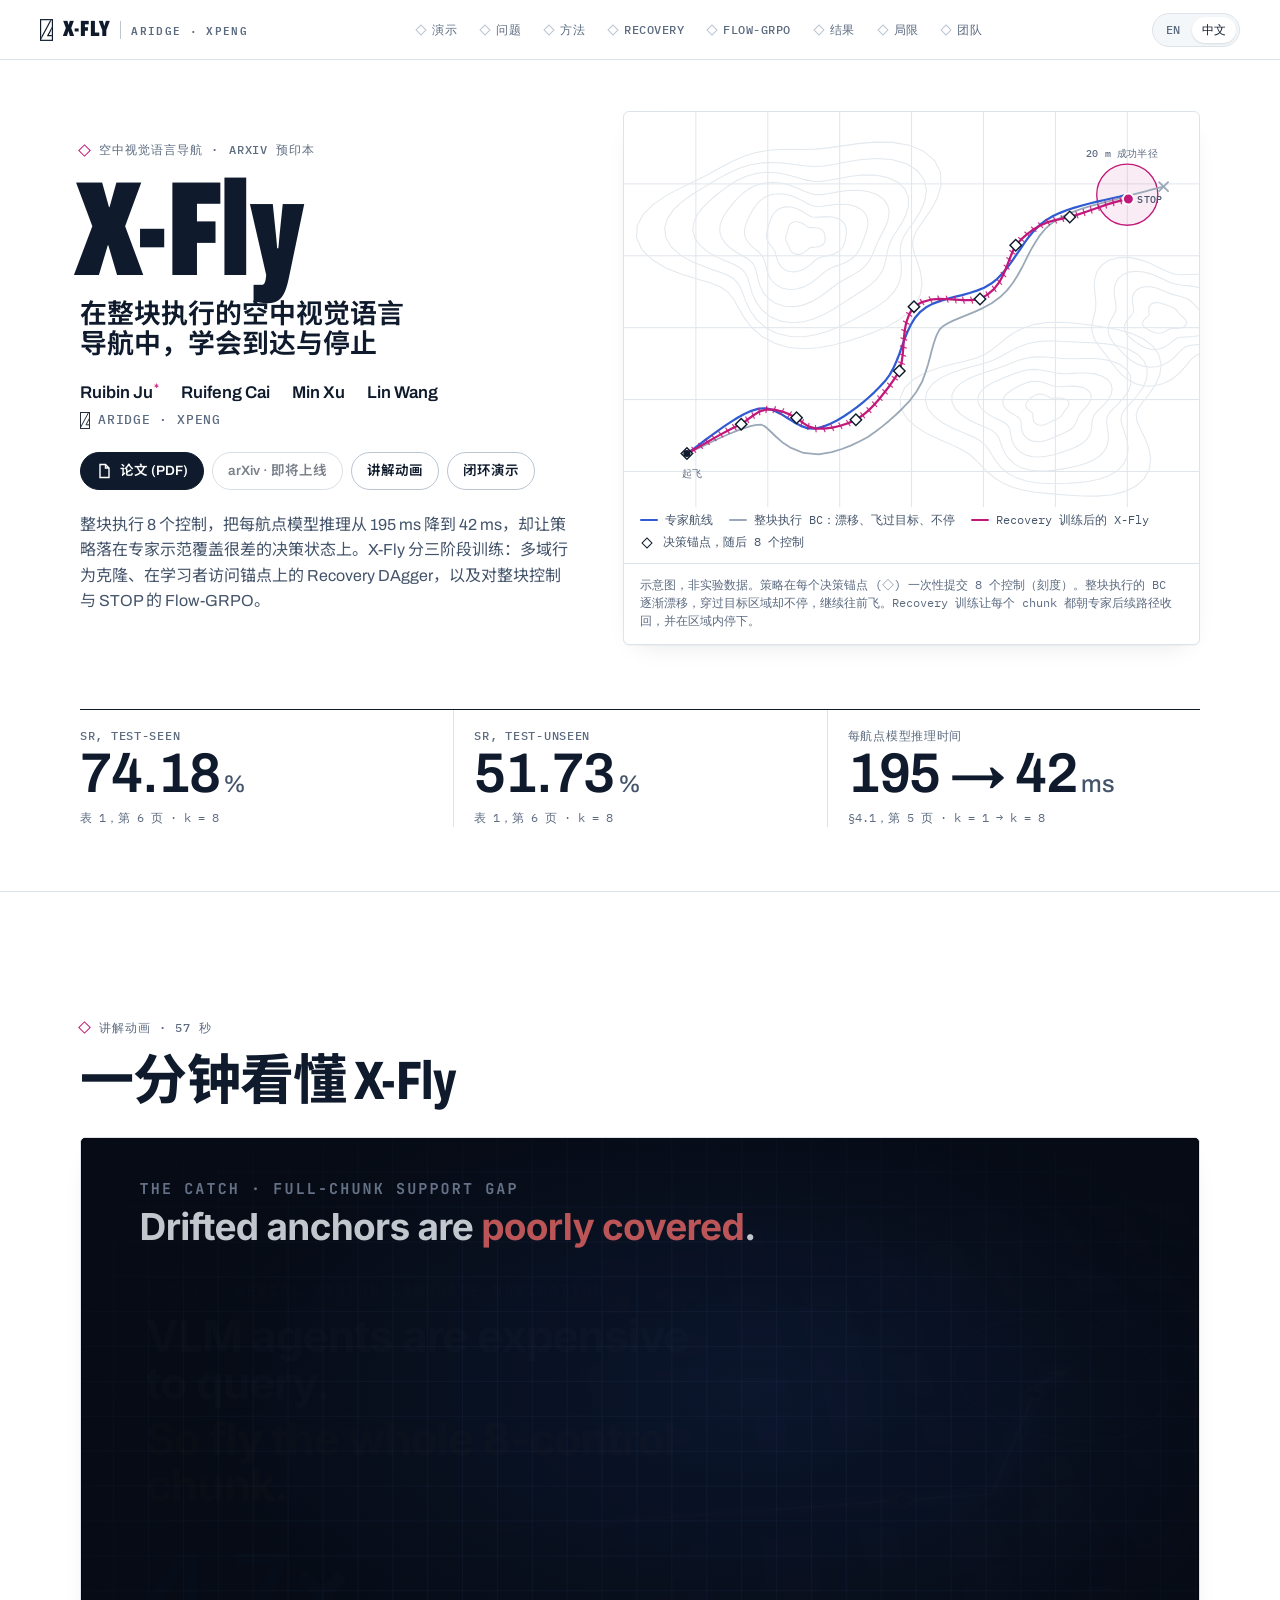
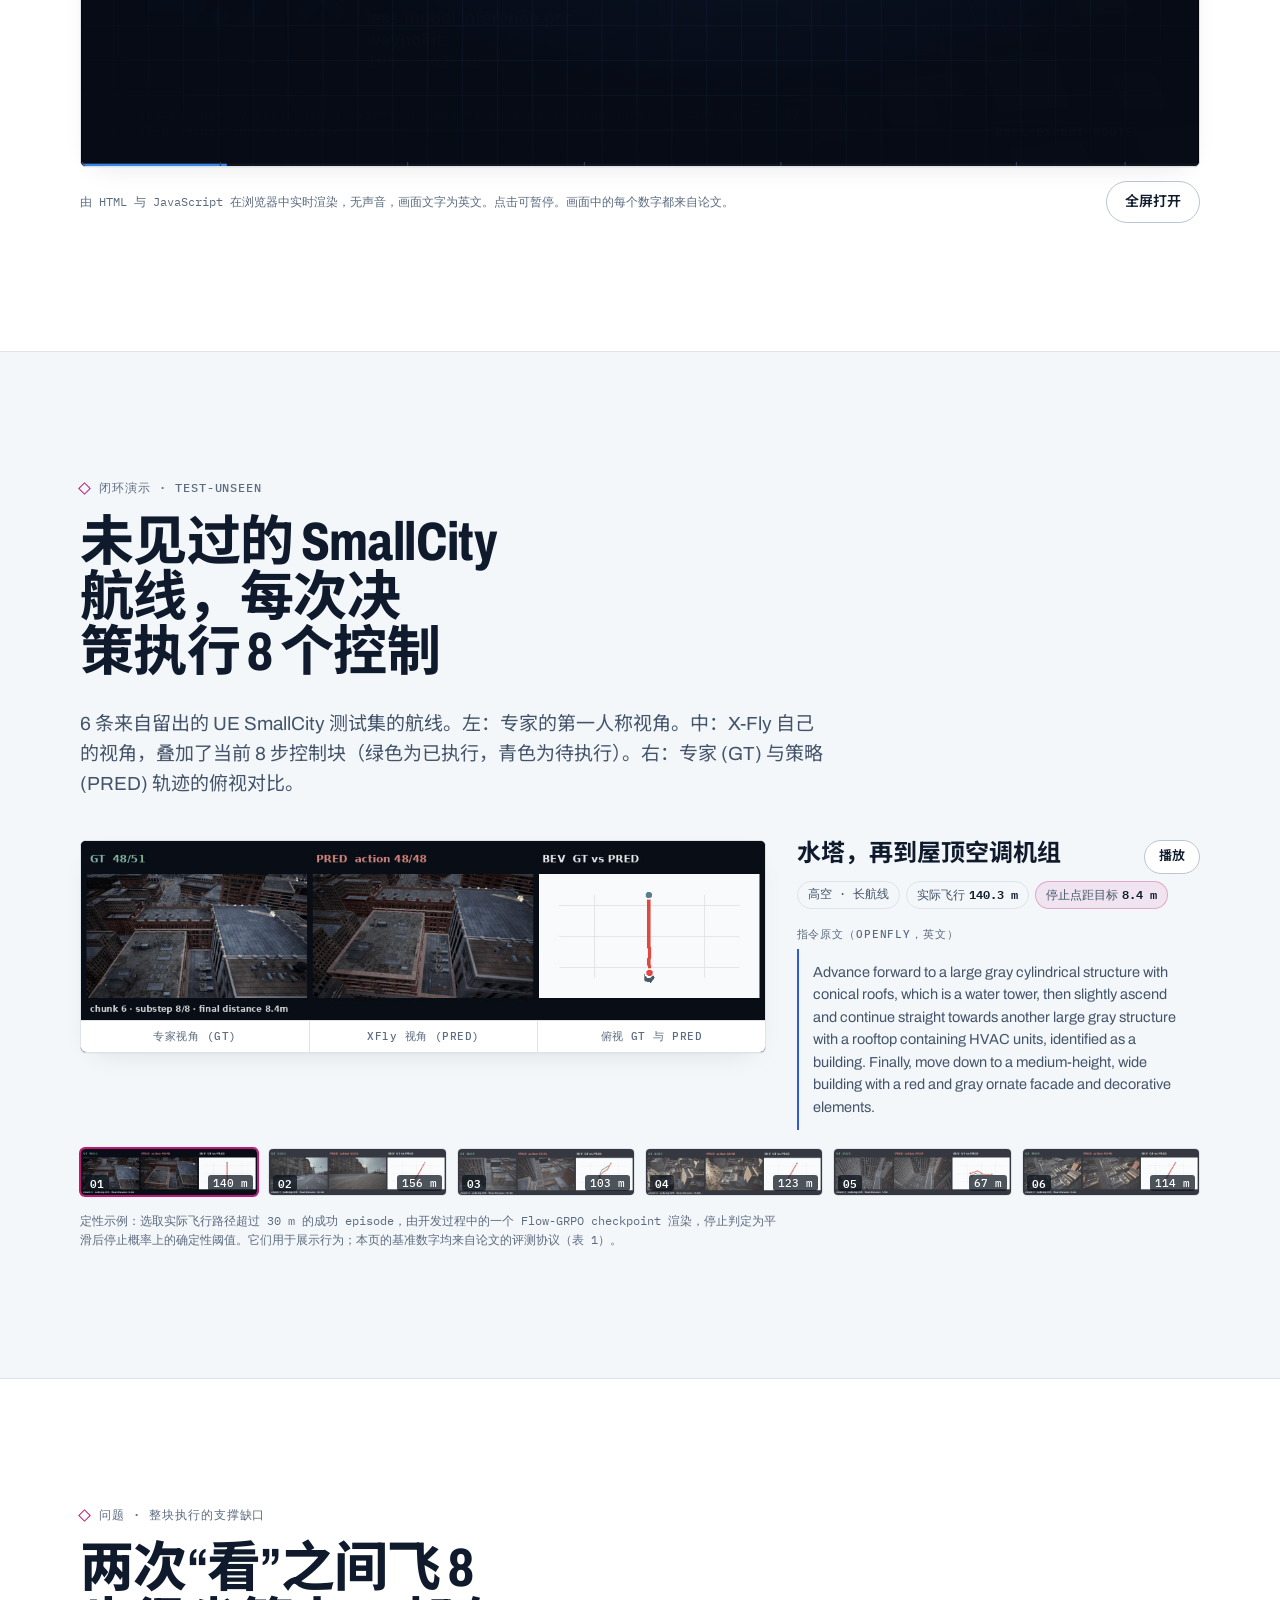
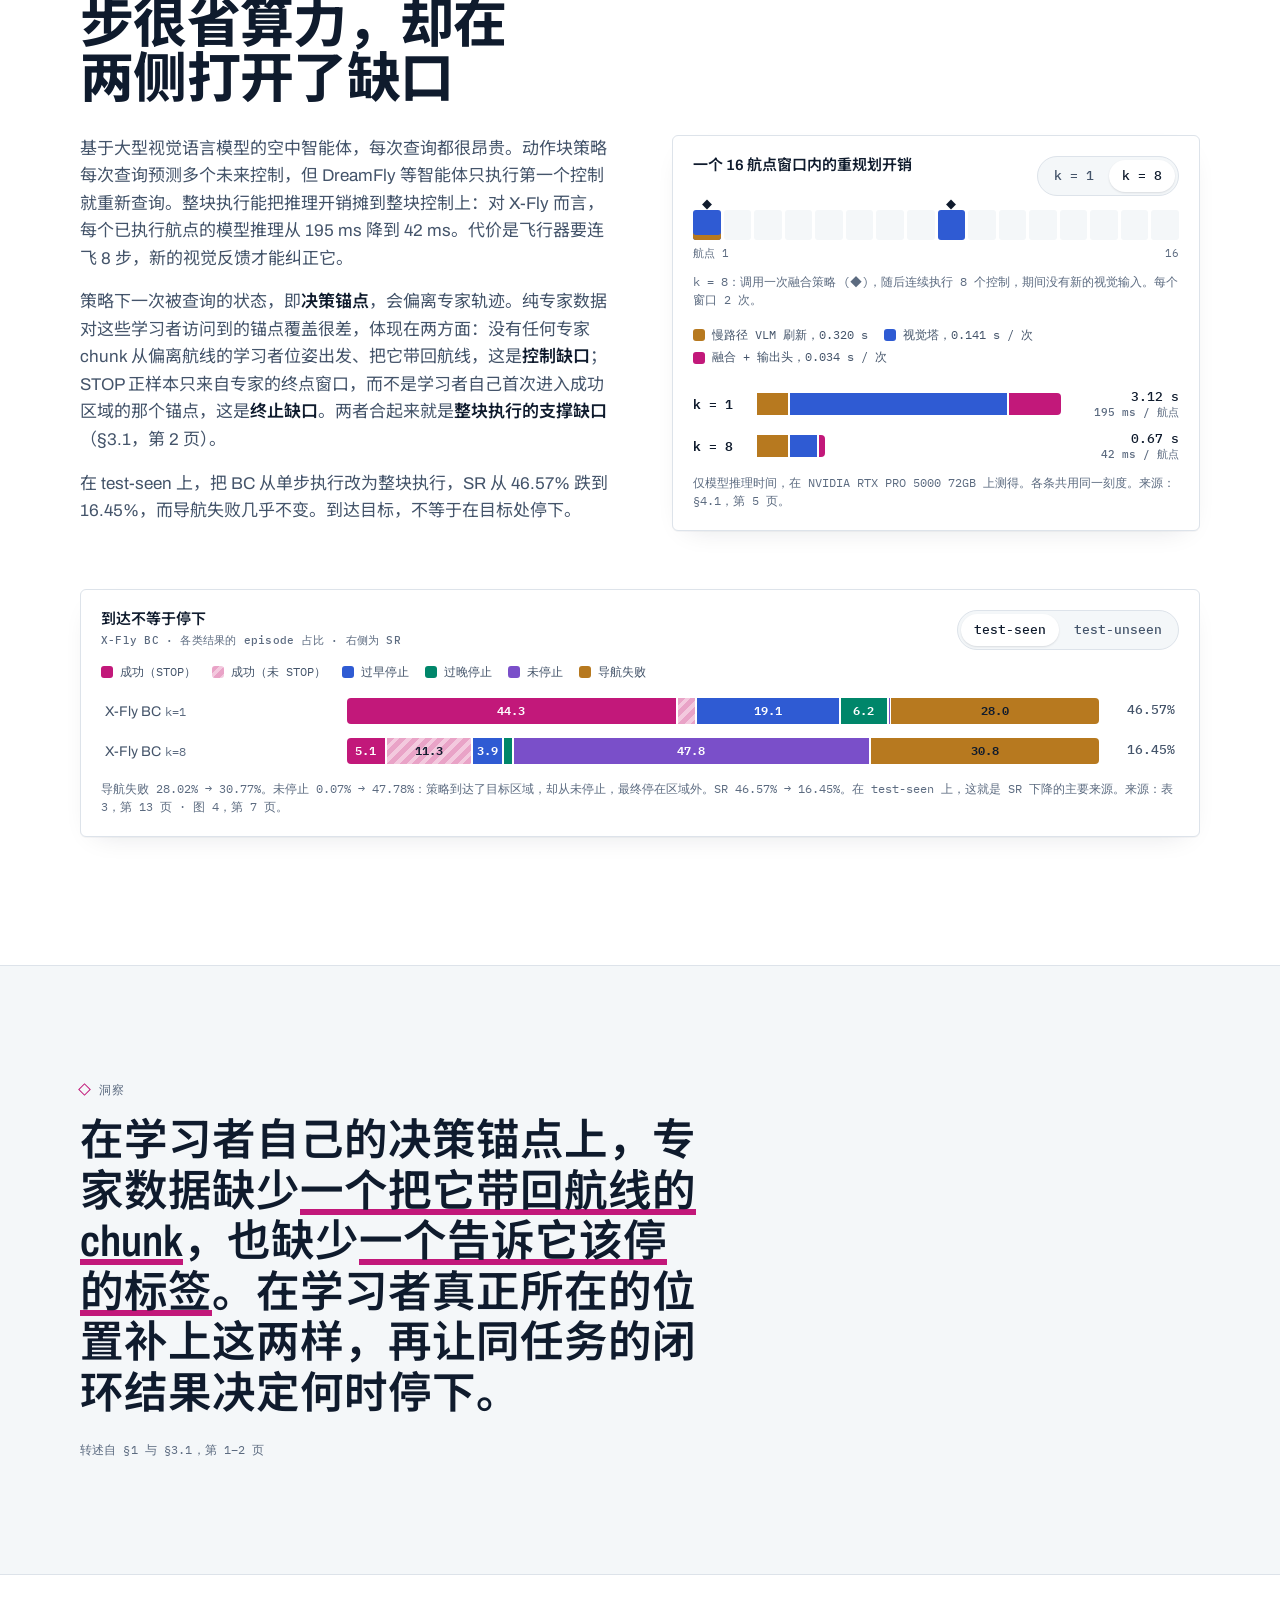
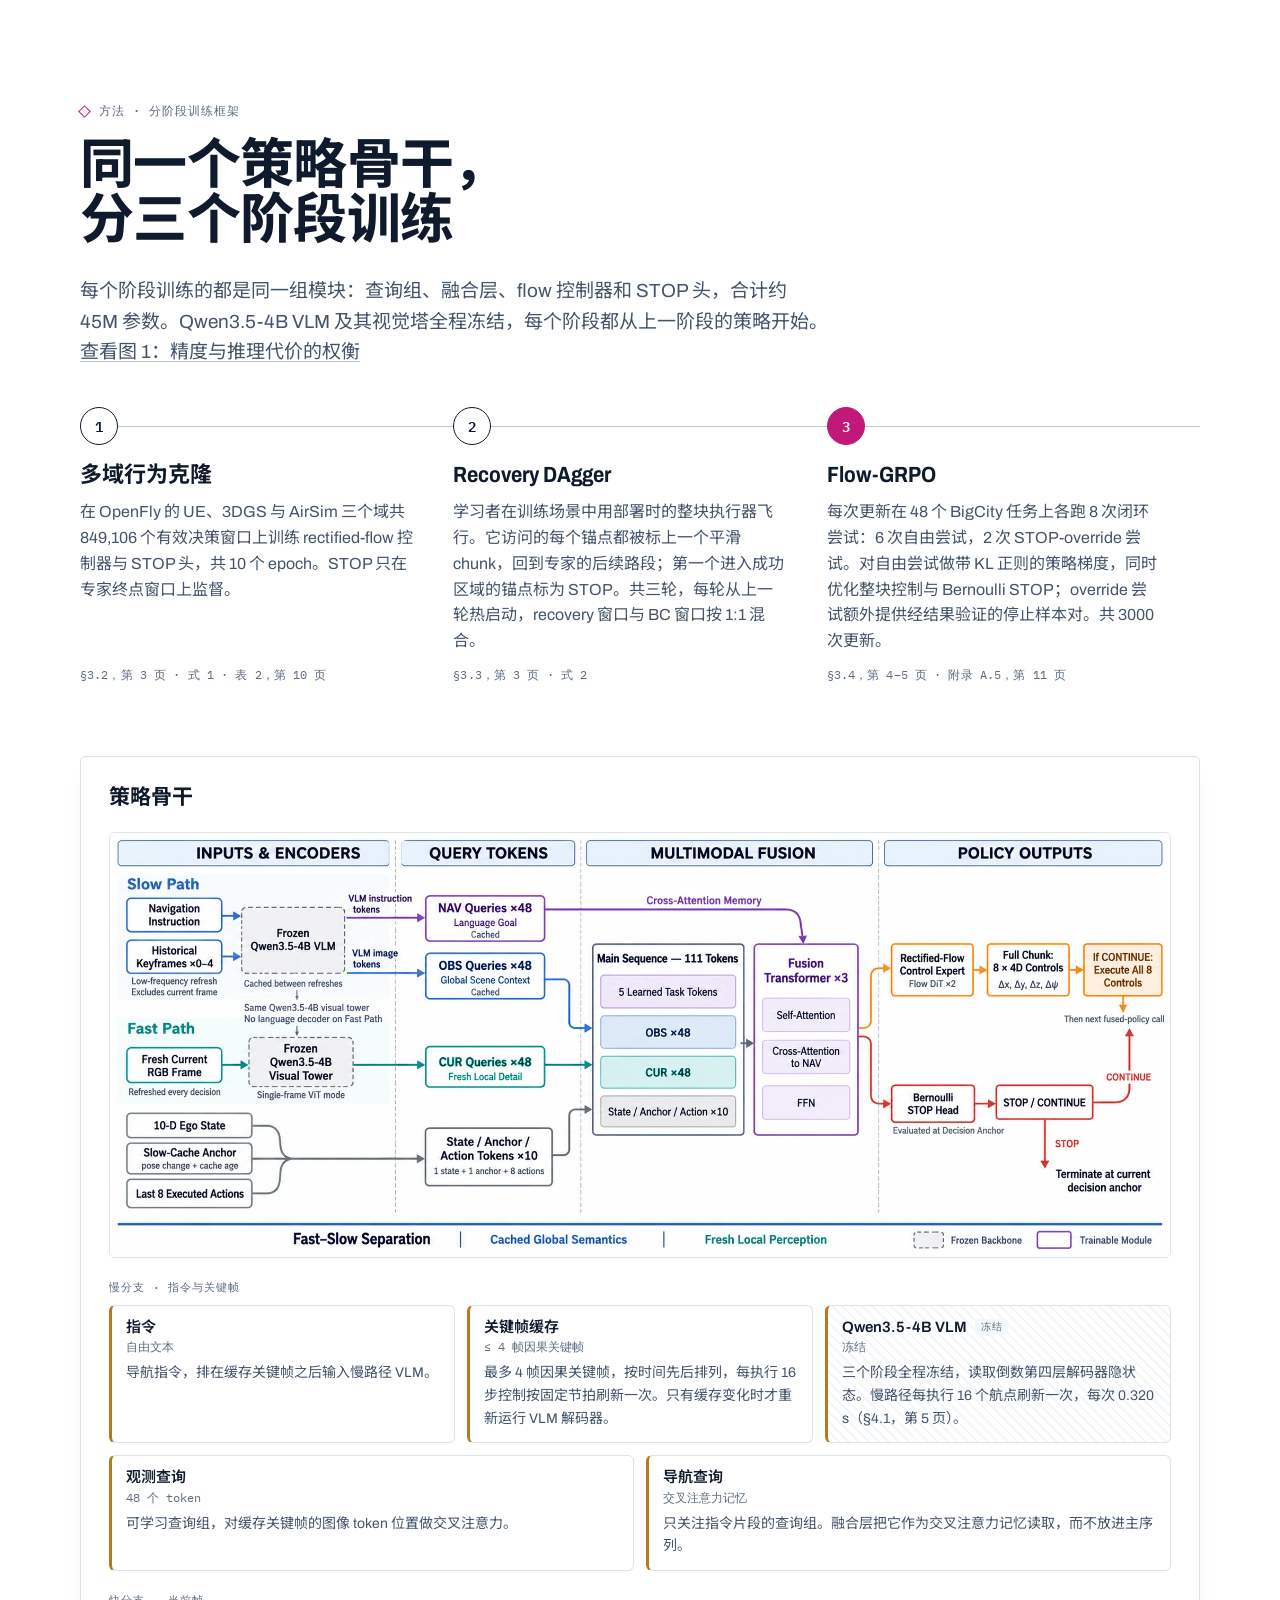
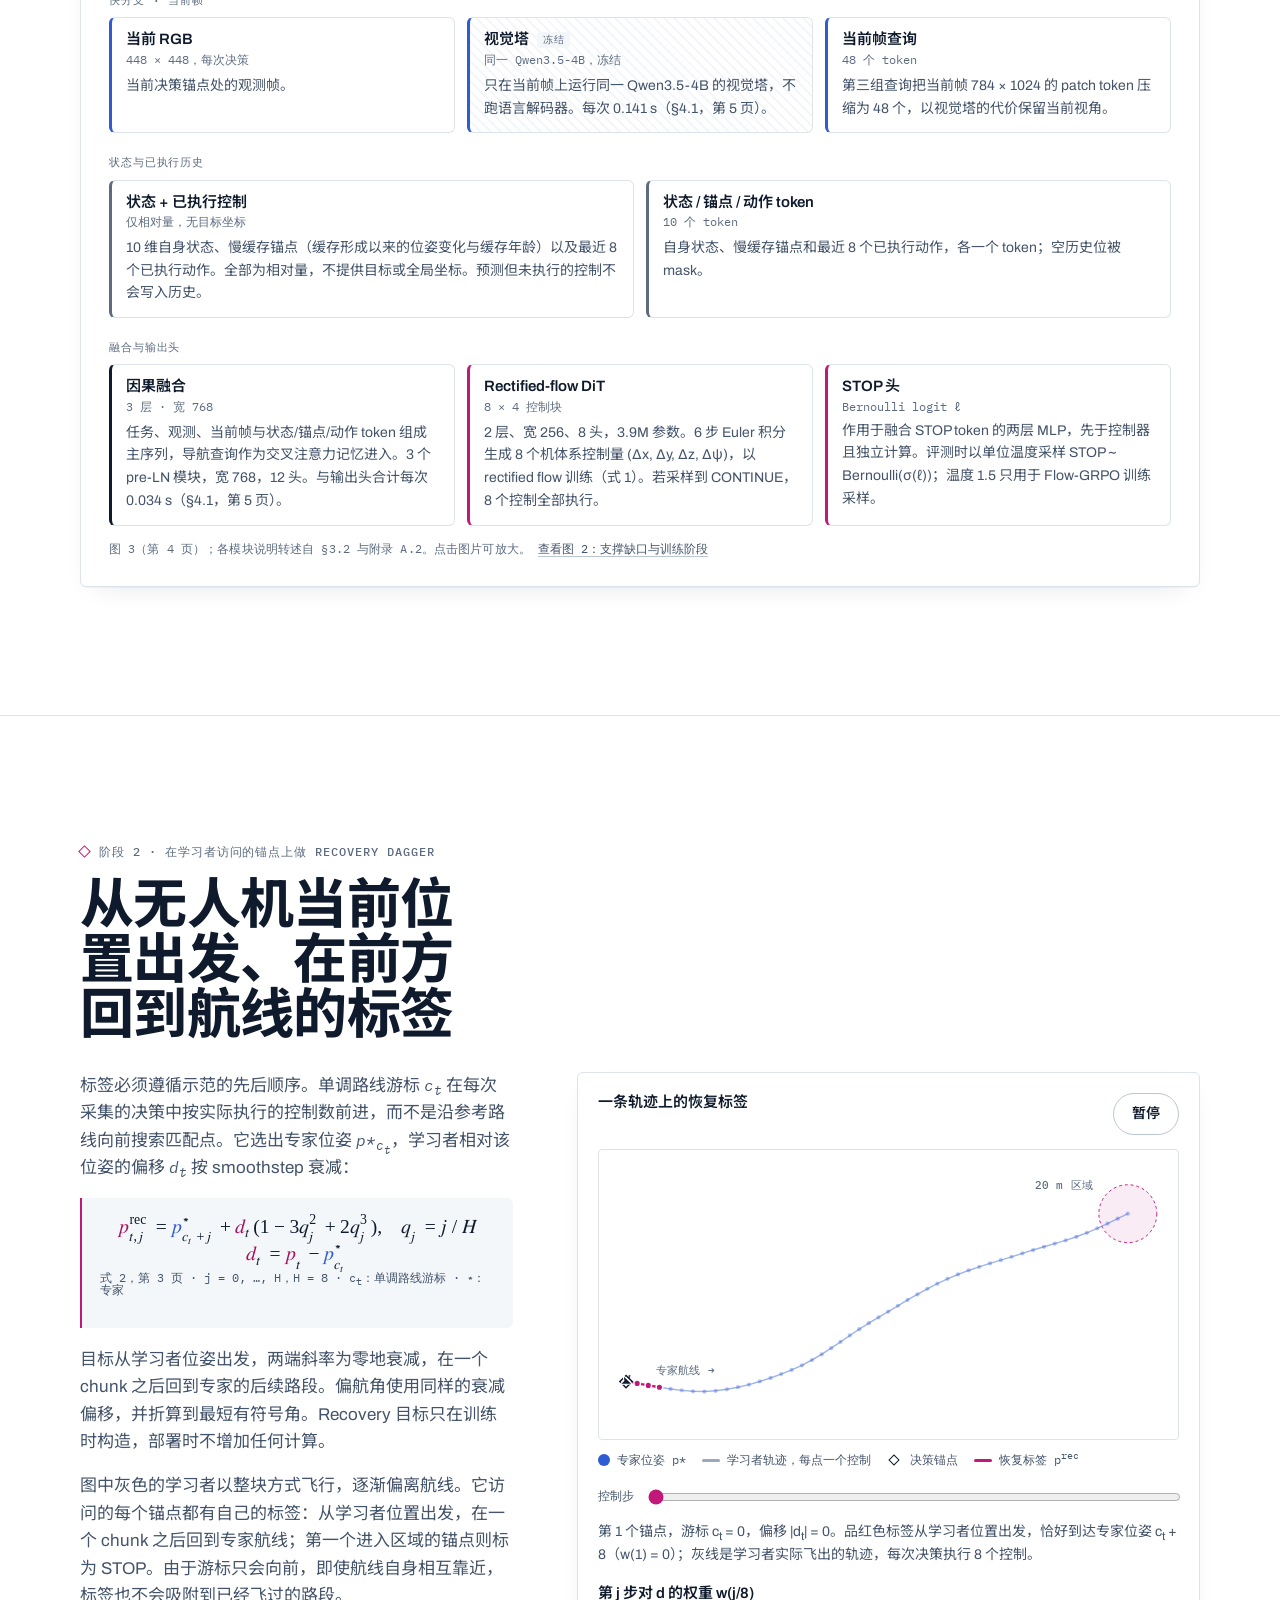
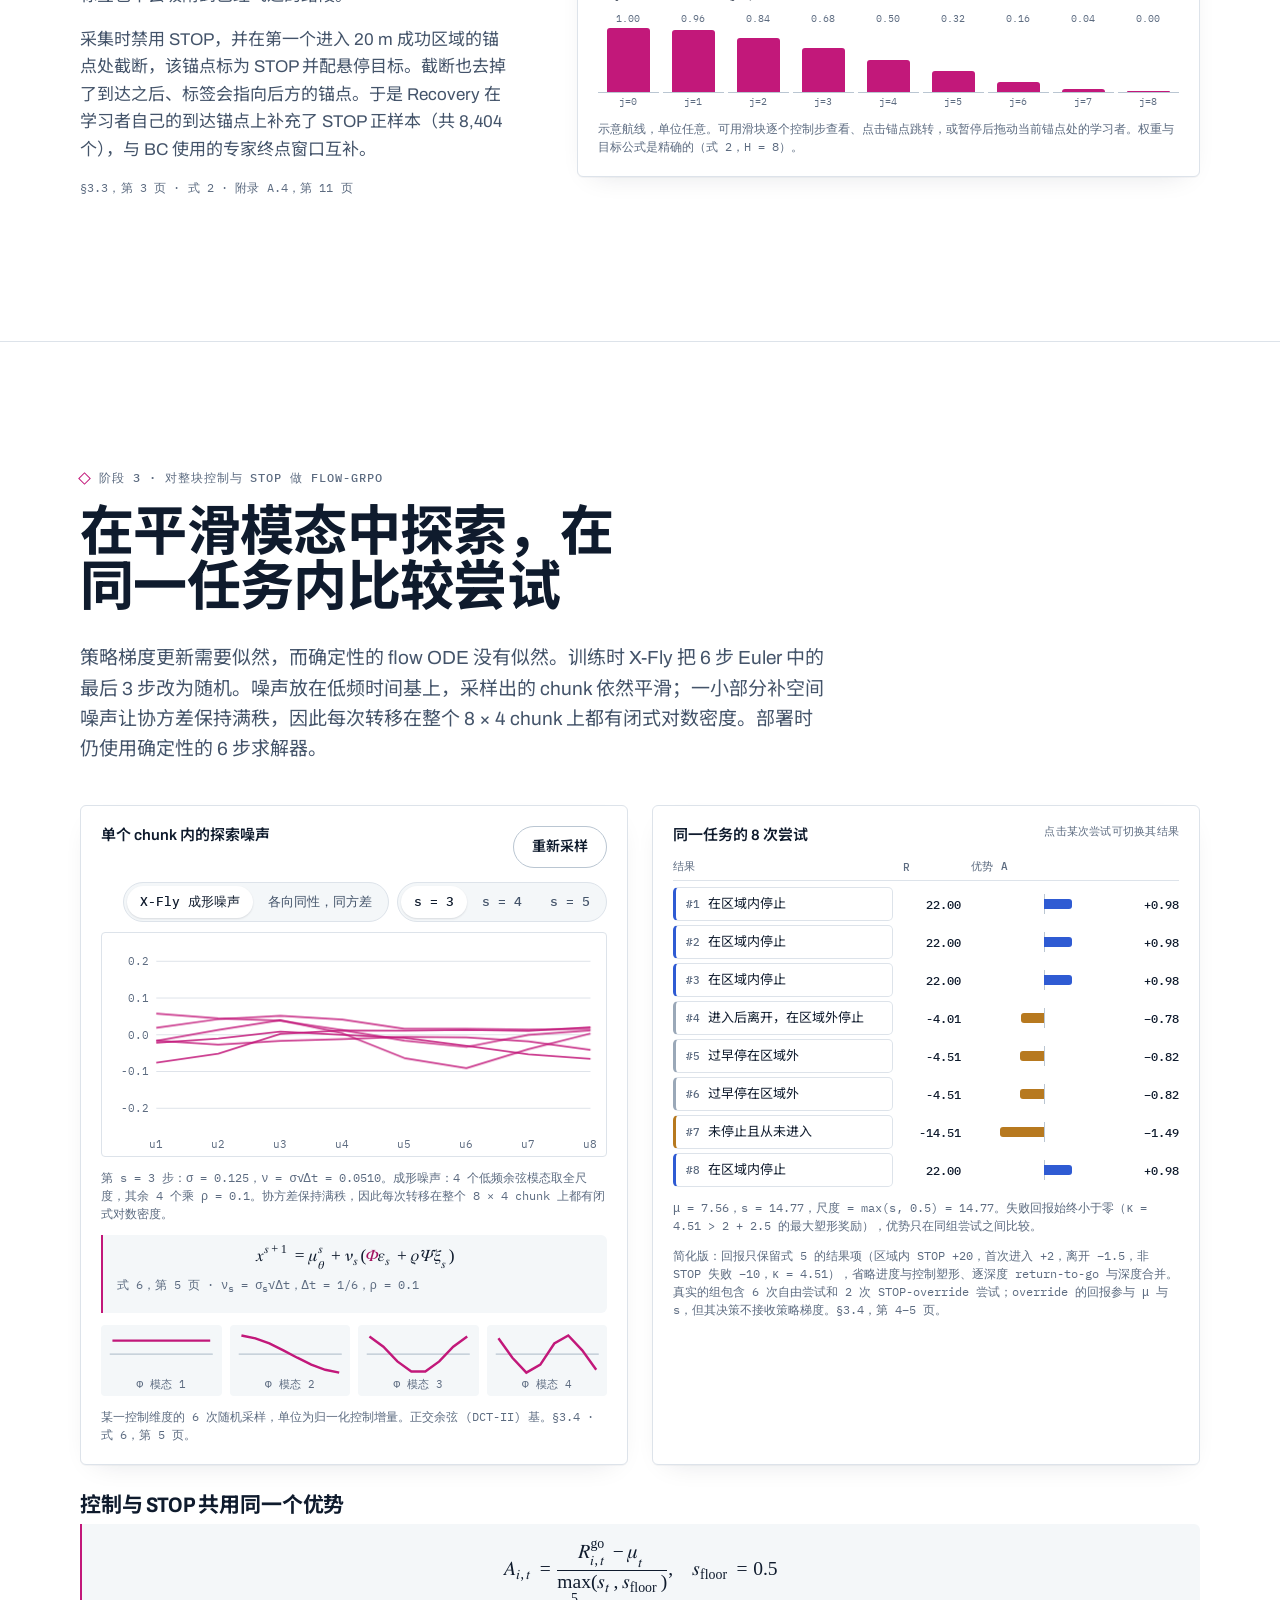
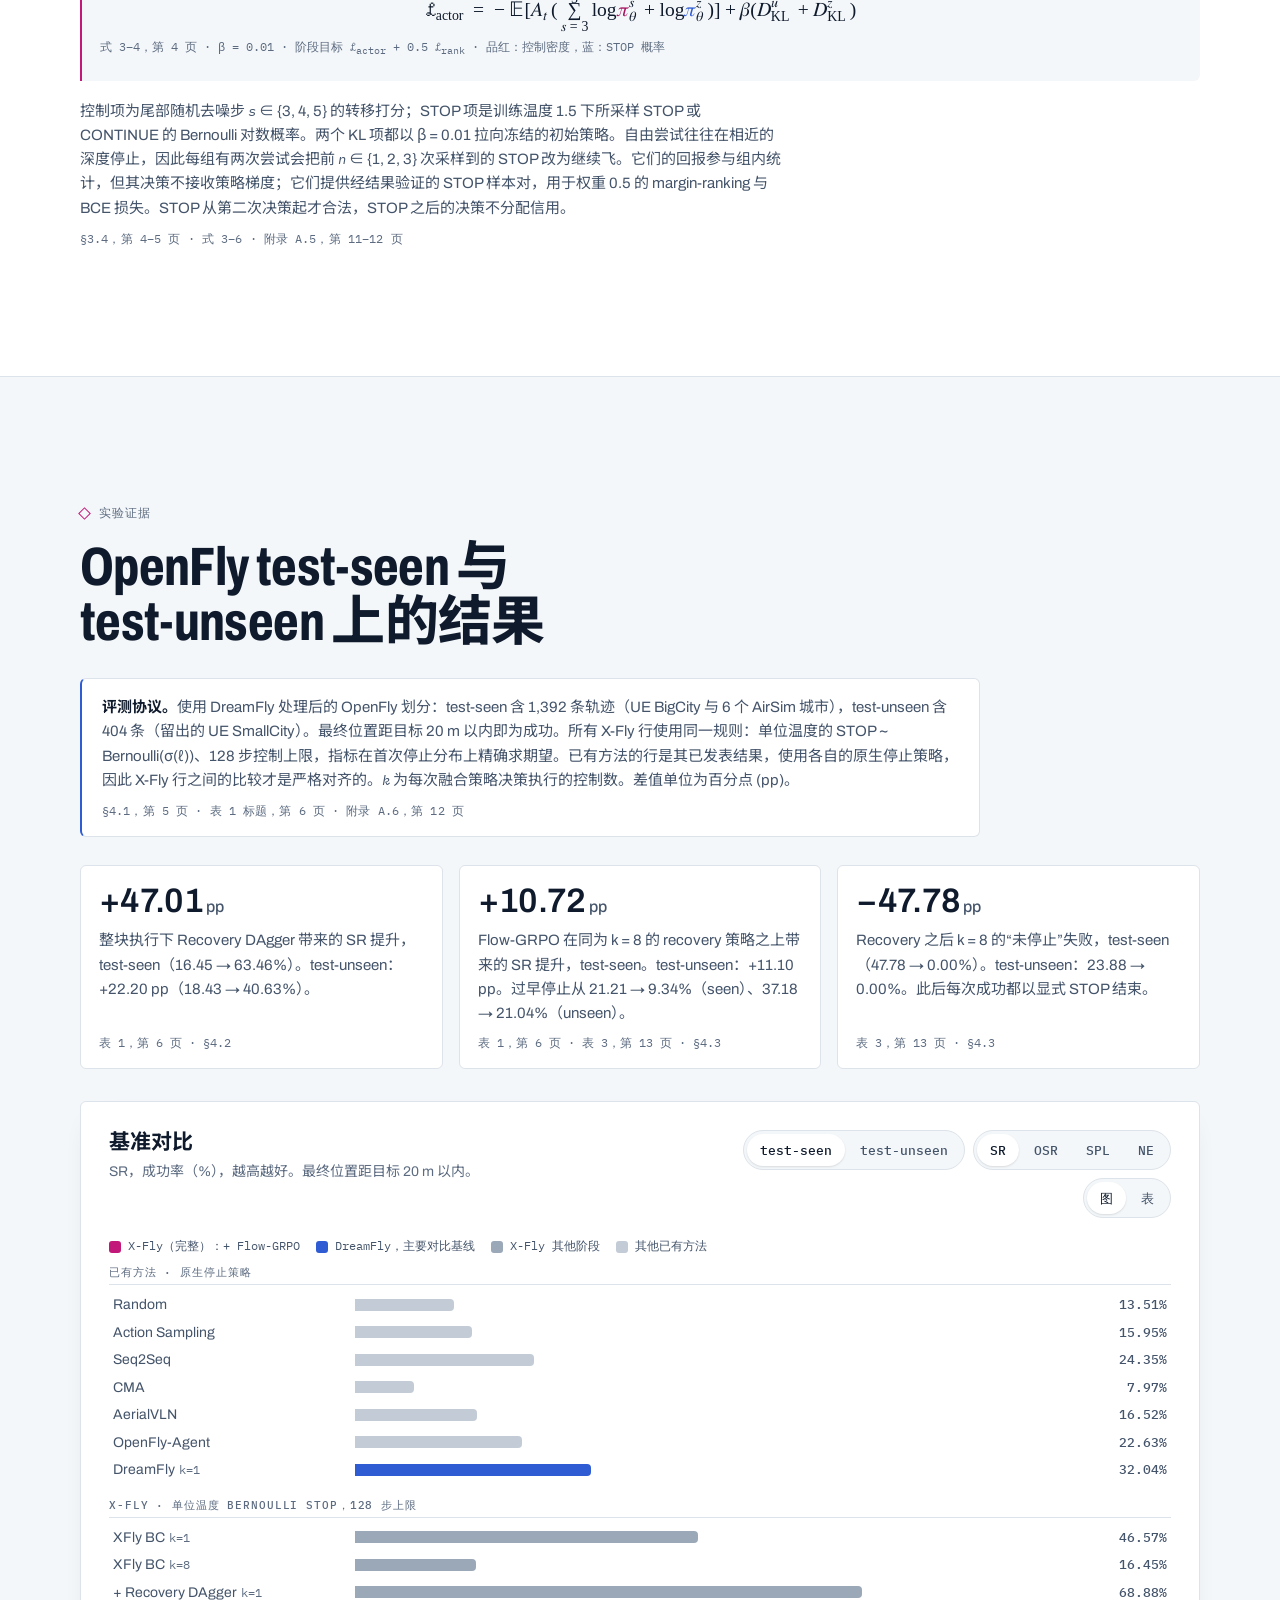
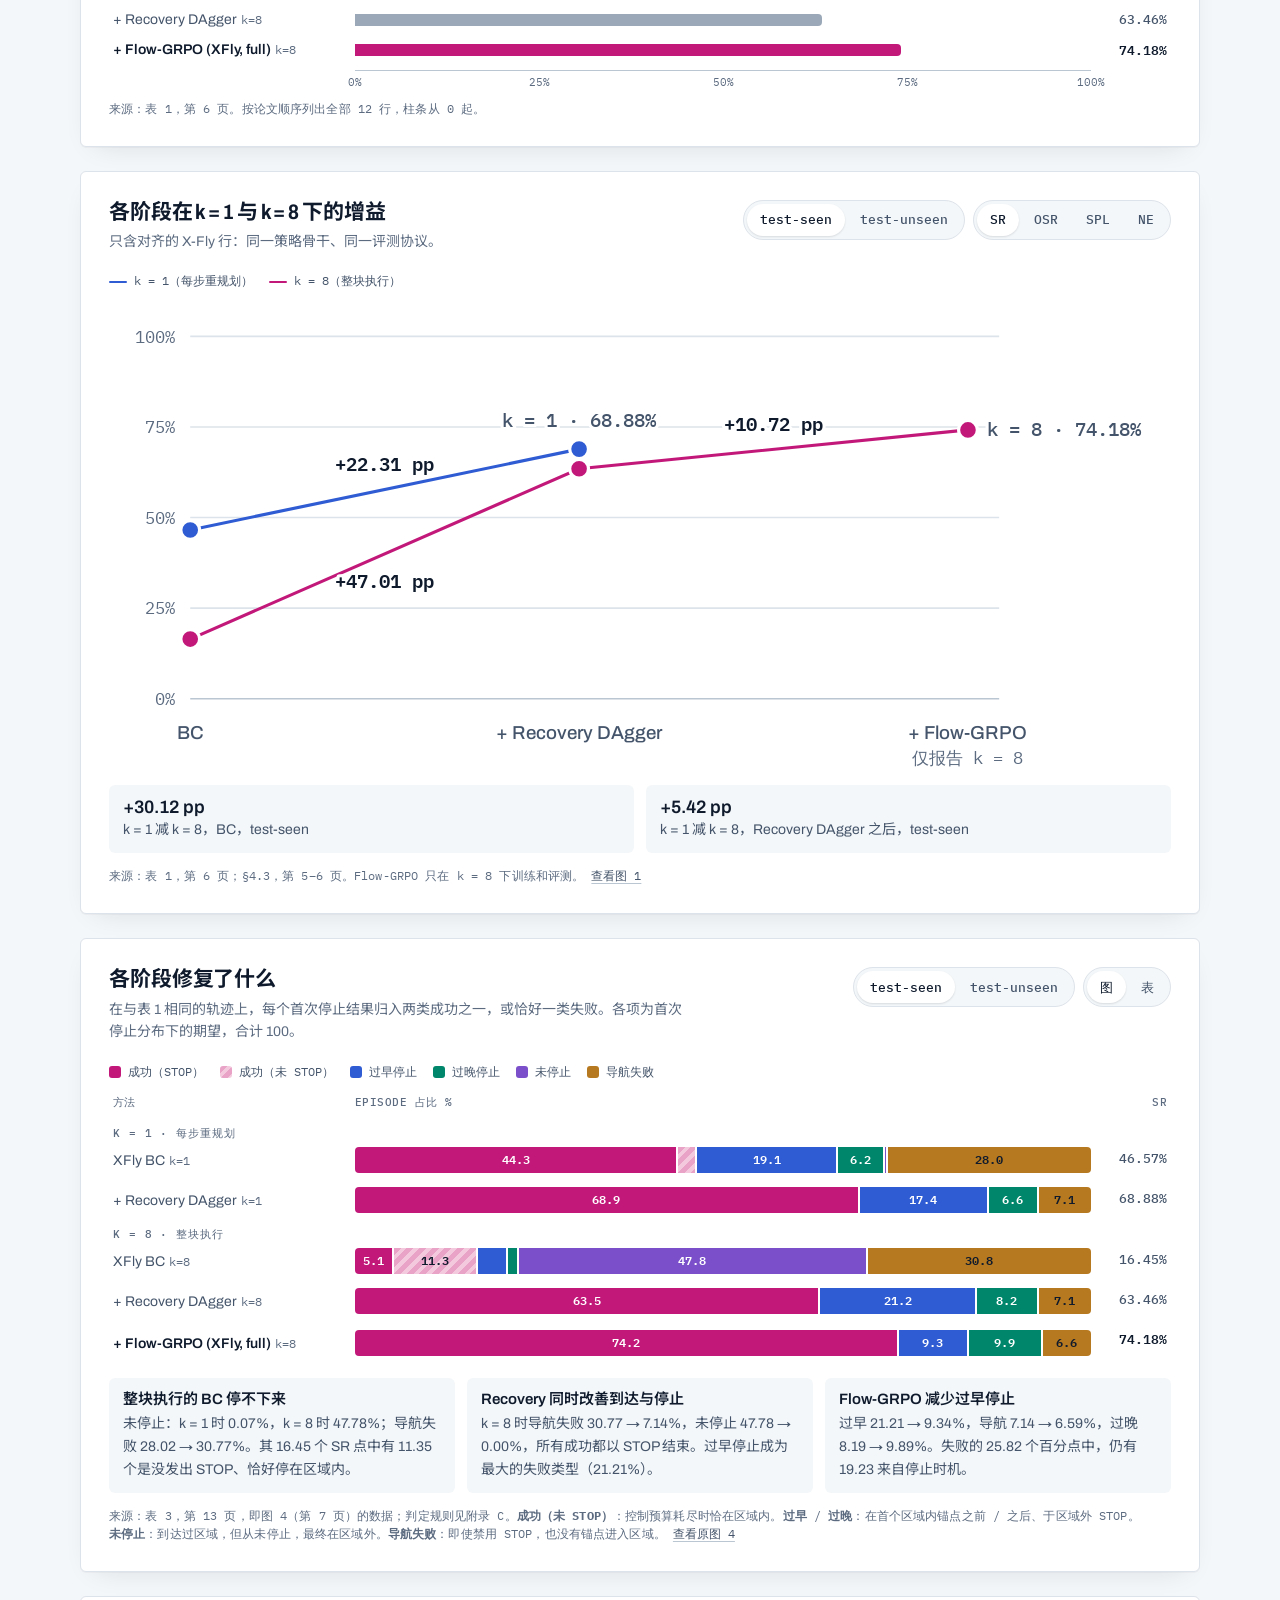
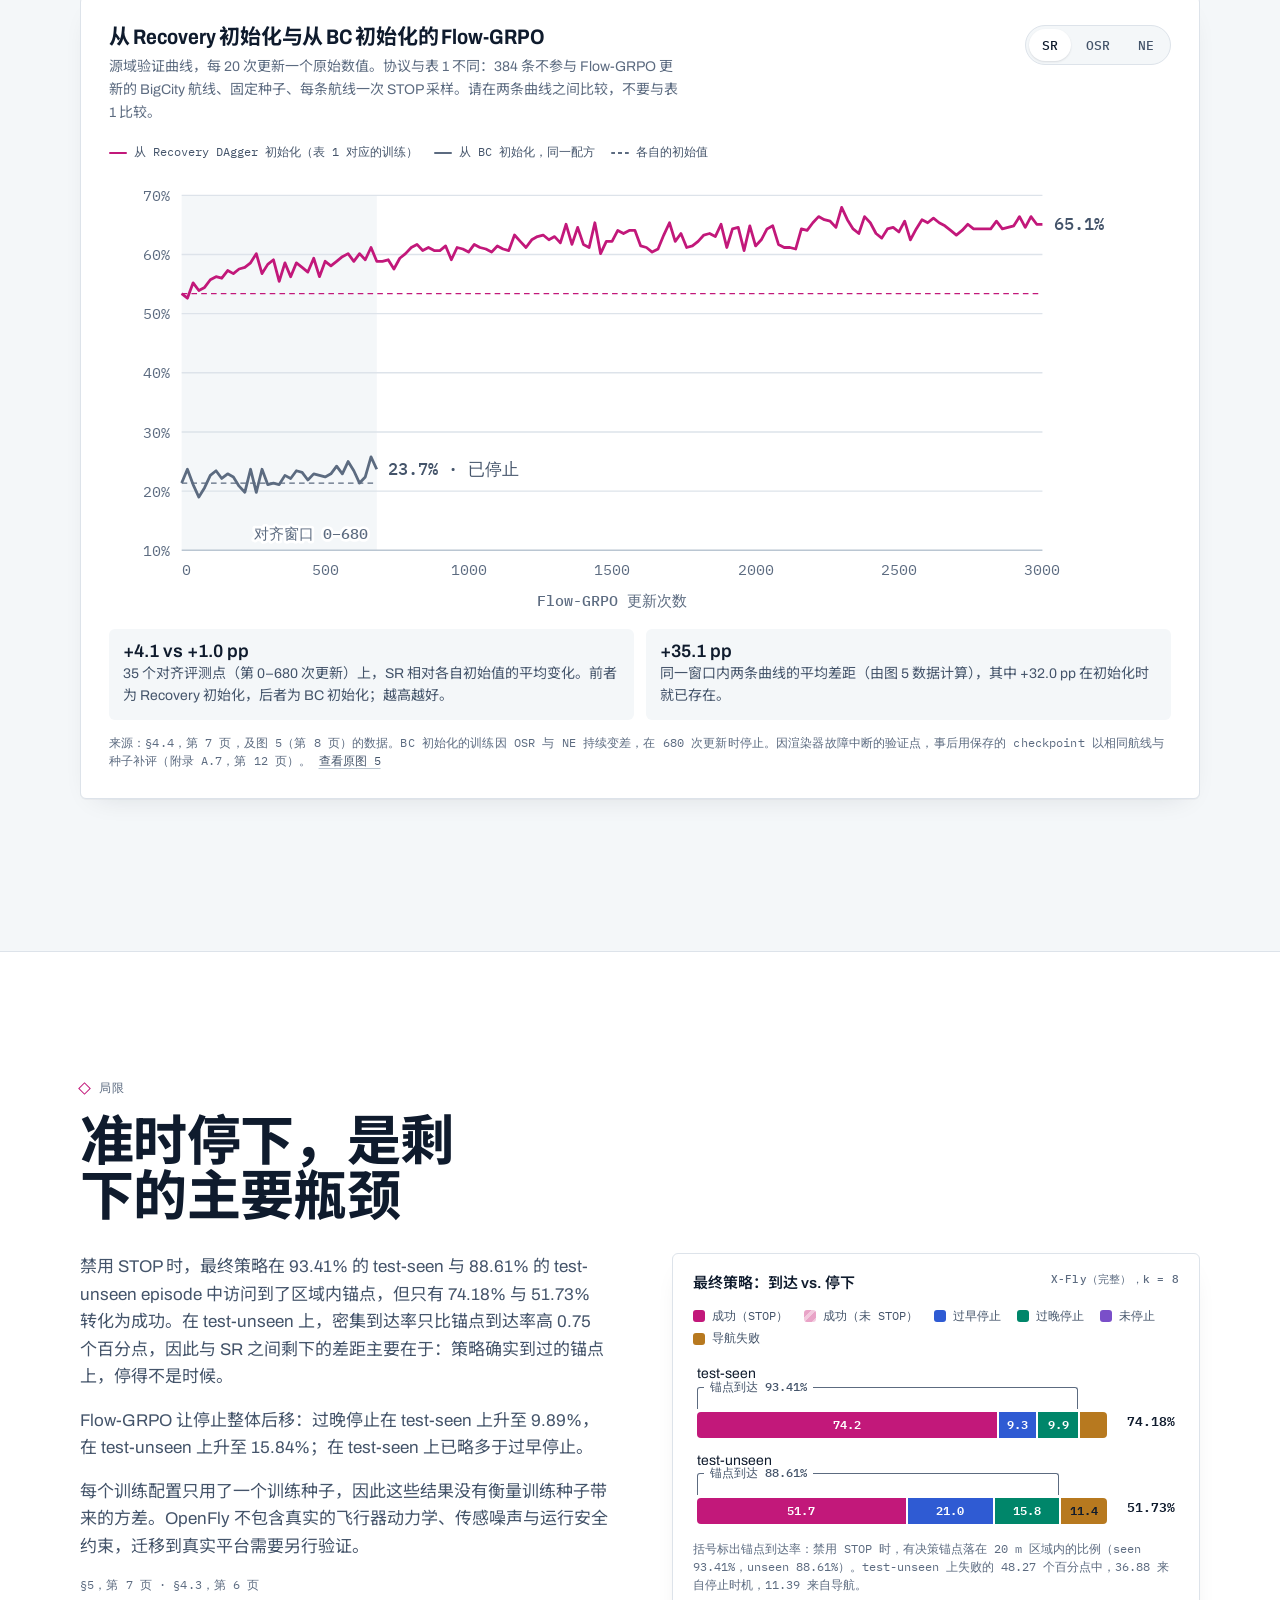
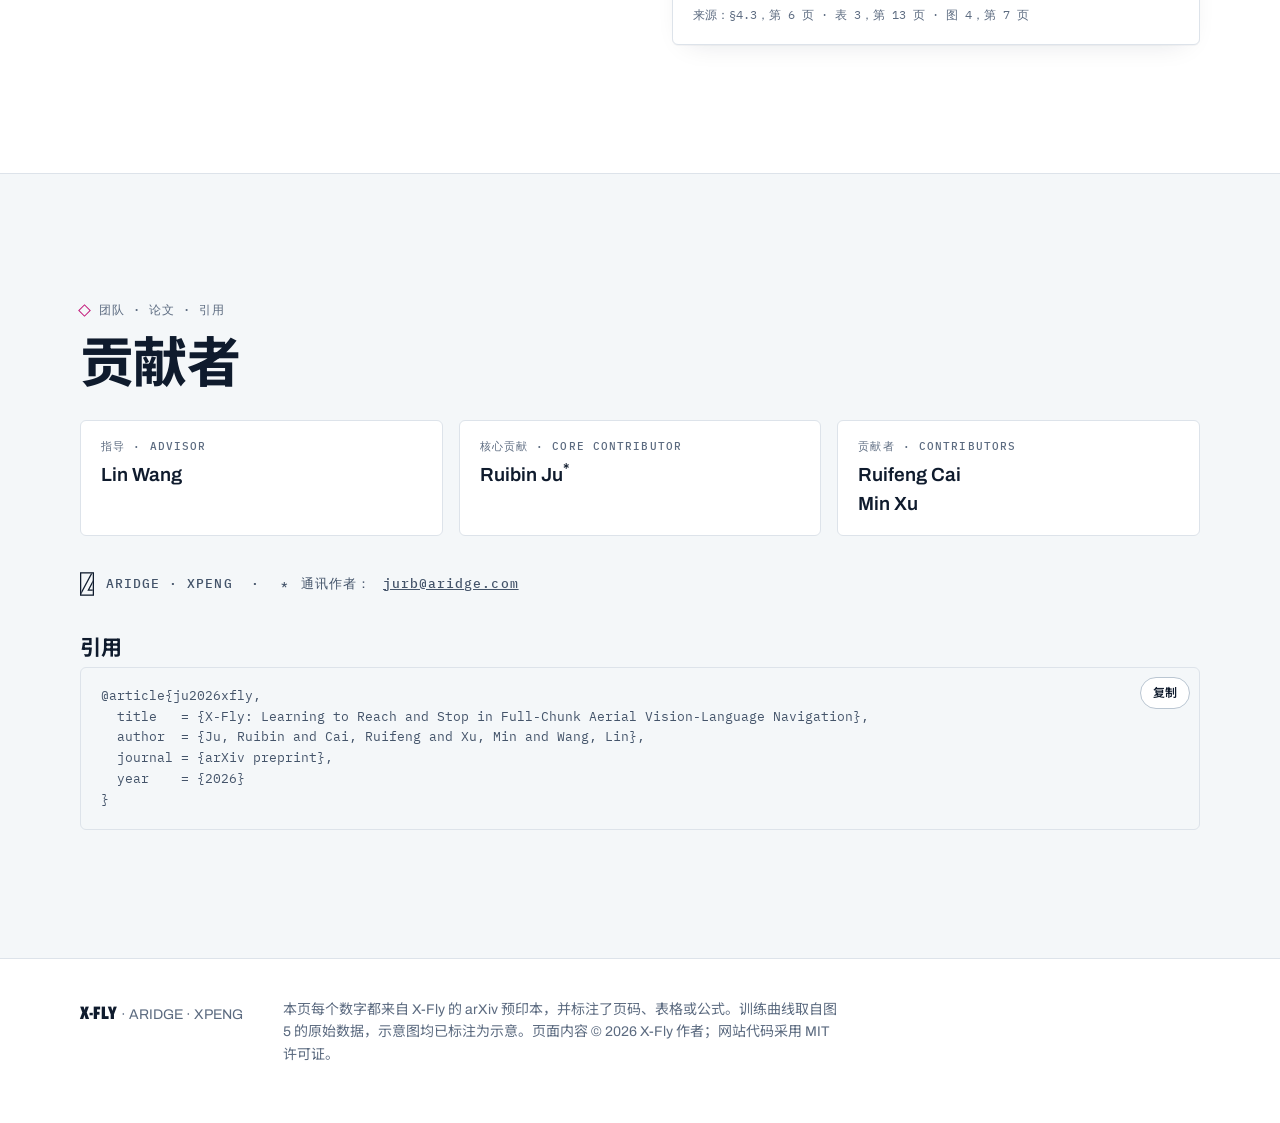
==== zh/index.html @ 3ec835a1 "X-Fly 项目主页首版：中英双语介绍页、讲解动画网页版、闭环演示与论文 PDF 仅包含对外披露的网站、图表与媒体，不含训练或评测代码。  Co-Authored-By: Claude Opus 5." ====
<!doctype html>
<html lang="zh-CN">
<head>
<meta charset="utf-8">
<meta name="viewport" content="width=device-width, initial-scale=1">
<title>X-Fly：整块执行的空中视觉语言导航中，学会到达与停止</title>
<meta name="description" content="X-Fly 是面向整块执行空中视觉语言导航的分阶段训练框架：多域行为克隆、在学习者访问锚点上的 Recovery DAgger，以及对整块控制与 STOP 的 Flow-GRPO。每次决策执行 8 个控制，OpenFly test-seen SR 74.18%，test-unseen 51.73%。">
<meta property="og:type" content="website">
<meta property="og:title" content="X-Fly: Learning to Reach and Stop in Full-Chunk Aerial VLN">
<meta property="og:description" content="整块执行空中 VLN 的分阶段训练。OpenFly test-seen / test-unseen SR 74.18% / 51.73%，每航点模型推理减少 4.7×。">
<meta property="og:image" content="https://juliusju572.github.io/x-fly/assets/rollouts/water_tower_140m.jpg">
<meta name="twitter:card" content="summary_large_image">
<link rel="alternate" hreflang="en" href="https://juliusju572.github.io/x-fly/">
<link rel="alternate" hreflang="zh" href="https://juliusju572.github.io/x-fly/zh/">
<link rel="icon" href="../assets/brand/aridge_mark.svg" type="image/svg+xml">
<link rel="preconnect" href="https://fonts.googleapis.com">
<link rel="preconnect" href="https://fonts.gstatic.com" crossorigin>
<link href="https://fonts.googleapis.com/css2?family=Archivo:wdth,wght@62..125,300..900&family=IBM+Plex+Mono:wght@400;500;600&family=Noto+Sans+SC:wght@400;500;700&display=swap" rel="stylesheet">
<link rel="stylesheet" href="../css/tokens.css">
<link rel="stylesheet" href="../css/base.css">
<link rel="stylesheet" href="../css/sections.css">
<link rel="stylesheet" href="../css/charts.css">
<link rel="stylesheet" href="../css/widgets.css">
</head>
<body>
<a class="skip" href="#main">跳到正文</a>

<header class="nav" id="nav">
  <a class="nav__brand" href="#top" aria-label="X-Fly，回到顶部">
    <svg class="brand-mark" viewBox="0 0 22 37" fill="none" stroke="currentColor" stroke-width="2" aria-hidden="true"><defs><clipPath id="bm-c"><rect x="2" y="2" width="18" height="33"/></clipPath></defs><g clip-path="url(#bm-c)"><path d="M-2.628 41L22.028 -5"/><path d="M24.456 7L13.2 28H24" stroke-linejoin="miter"/></g><rect x="1" y="1" width="20" height="35"/></svg>
    <span>X-FLY</span><span class="brand-sep" aria-hidden="true"></span><span class="brand-org">ARIDGE · XPENG</span>
  </a>
  <nav class="route" aria-label="章节">
    <ol>
      <li><a href="#demos" data-spy="demos"><span class="wp" aria-hidden="true"></span>演示</a></li>
      <li><a href="#problem" data-spy="problem"><span class="wp" aria-hidden="true"></span>问题</a></li>
      <li><a href="#method" data-spy="method"><span class="wp" aria-hidden="true"></span>方法</a></li>
      <li><a href="#recovery" data-spy="recovery"><span class="wp" aria-hidden="true"></span>Recovery</a></li>
      <li><a href="#grpo" data-spy="grpo"><span class="wp" aria-hidden="true"></span>Flow-GRPO</a></li>
      <li><a href="#results" data-spy="results"><span class="wp" aria-hidden="true"></span>结果</a></li>
      <li><a href="#limits" data-spy="limits"><span class="wp" aria-hidden="true"></span>局限</a></li>
      <li><a href="#team" data-spy="team"><span class="wp" aria-hidden="true"></span>团队</a></li>
    </ol>
  </nav>
  <a class="lang-btn" href="../" hreflang="en" lang="en" data-lang-link aria-label="Switch to English"><span>EN</span><span aria-current="true" lang="zh">中文</span></a>
</header>

<main id="main">
<!-- ============ HERO ============ -->
<section class="hero" id="top" aria-labelledby="hero-title">
  <div class="wrap hero__grid">
    <div class="hero__text">
      <p class="eyebrow">空中视觉语言导航 · <span data-bind="paper.venue">arXiv 预印本</span></p>
      <h1 id="hero-title" class="display">
        <span class="display__name">X-Fly</span>
        <span class="display__title">在整块执行的空中视觉语言导航中，学会到达与停止</span>
      </h1>
      <p class="authors"><span>Ruibin Ju<sup>*</sup></span><span>Ruifeng Cai</span><span>Min Xu</span><span>Lin Wang</span></p>
      <p class="affil"><svg class="brand-mark" viewBox="0 0 22 37" fill="none" stroke="currentColor" stroke-width="2" aria-hidden="true"><defs><clipPath id="bm-c2"><rect x="2" y="2" width="18" height="33"/></clipPath></defs><g clip-path="url(#bm-c2)"><path d="M-2.628 41L22.028 -5"/><path d="M24.456 7L13.2 28H24" stroke-linejoin="miter"/></g><rect x="1" y="1" width="20" height="35"/></svg>ARIDGE · XPENG</p>
      <div class="hero__cta">
        <a class="btn btn--solid" href="../assets/paper/x-fly.pdf"><svg viewBox="0 0 16 16" aria-hidden="true"><path d="M4 1.5h5.5L13 5v9.5H4z M9.5 1.5V5H13" fill="none" stroke="currentColor" stroke-width="1.4"/></svg>论文 (PDF)</a>
        <a class="btn" href="#" aria-disabled="true" title="arXiv 链接将在发布后补上">arXiv · 即将上线</a>
        <a class="btn" href="#video">讲解动画</a>
        <a class="btn" href="#demos">闭环演示</a>
      </div>
      <p class="lede">整块执行 8 个控制，把每航点模型推理从 195 ms 降到 42 ms，却让策略落在专家示范覆盖很差的决策状态上。X-Fly 分三阶段训练：多域行为克隆、在学习者访问锚点上的 Recovery DAgger，以及对整块控制与 STOP 的 Flow-GRPO。</p>
    </div>
    <figure class="plate" id="hero-plate" aria-labelledby="plate-cap">
      <div class="plate__svg" data-mount="hero"></div>
      <figcaption id="plate-cap" class="plate__cap">示意图，非实验数据。策略在每个决策锚点 (◇) 一次性提交 8 个控制（刻度）。整块执行的 BC 逐渐漂移，穿过目标区域却不停，继续往前飞。Recovery 训练让每个 chunk 都朝专家后续路径收回，并在区域内停下。</figcaption>
    </figure>
  </div>
  <div class="wrap">
    <dl class="readout" aria-label="核心结果">
      <div class="readout__cell">
        <dt>SR, test-seen</dt>
        <dd><span class="readout__num" data-bind="value:grpo8.seen.SR">74.18</span><span class="readout__unit">%</span></dd>
        <dd class="readout__src">表 1，第 6 页 · k = 8</dd>
      </div>
      <div class="readout__cell">
        <dt>SR, test-unseen</dt>
        <dd><span class="readout__num" data-bind="value:grpo8.unseen.SR">51.73</span><span class="readout__unit">%</span></dd>
        <dd class="readout__src">表 1，第 6 页 · k = 8</dd>
      </div>
      <div class="readout__cell">
        <dt>每航点模型推理时间</dt>
        <dd><span class="readout__num">195 → 42</span><span class="readout__unit">ms</span></dd>
        <dd class="readout__src">§4.1，第 5 页 · k = 1 → k = 8</dd>
      </div>
    </dl>
  </div>
</section>

<!-- ============ VIDEO ============ -->
<section class="section" id="video" aria-labelledby="video-title">
  <div class="wrap">
    <p class="eyebrow">讲解动画 · 57 秒</p>
    <h2 id="video-title" class="h2">一分钟看懂 X-Fly</h2>
    <div class="explainer">
      <div class="explainer__frame"><iframe src="../video/?embed=1" title="X-Fly 讲解动画，57 秒，无声音" loading="lazy" allow="fullscreen"></iframe></div>
      <div class="explainer__bar">
        <p>由 HTML 与 JavaScript 在浏览器中实时渲染，无声音，画面文字为英文。点击可暂停。画面中的每个数字都来自论文。</p>
        <a class="btn" href="../video/">全屏打开</a>
      </div>
    </div>
  </div>
</section>

<!-- ============ DEMOS ============ -->
<section class="section section--band" id="demos" aria-labelledby="demos-title">
  <div class="wrap">
    <p class="eyebrow">闭环演示 · test-unseen</p>
    <h2 id="demos-title" class="h2">未见过的 SmallCity 航线，每次决策执行 8 个控制</h2>
    <p class="lede lede--narrow">6 条来自留出的 UE SmallCity 测试集的航线。左：专家的第一人称视角。中：X-Fly 自己的视角，叠加了当前 8 步控制块（绿色为已执行，青色为待执行）。右：专家 (GT) 与策略 (PRED) 轨迹的俯视对比。</p>
    <div data-mount="demos"></div>
    <p class="demo__note">定性示例：选取实际飞行路径超过 30 m 的成功 episode，由开发过程中的一个 Flow-GRPO checkpoint 渲染，停止判定为平滑后停止概率上的确定性阈值。它们用于展示行为；本页的基准数字均来自论文的评测协议（表 1）。</p>
  </div>
</section>

<!-- ============ PROBLEM ============ -->
<section class="section" id="problem" aria-labelledby="problem-title">
  <div class="wrap">
    <p class="eyebrow">问题 · 整块执行的支撑缺口</p>
    <h2 id="problem-title" class="h2">两次“看”之间飞 8 步很省算力，却在两侧打开了缺口</h2>
    <div class="cols">
      <div class="prose">
        <p>基于大型视觉语言模型的空中智能体，每次查询都很昂贵。动作块策略每次查询预测多个未来控制，但 DreamFly 等智能体只执行第一个控制就重新查询。整块执行能把推理开销摊到整块控制上：对 X-Fly 而言，每个已执行航点的模型推理从 195 ms 降到 42 ms。代价是飞行器要连飞 8 步，新的视觉反馈才能纠正它。</p>
        <p>策略下一次被查询的状态，即<em>决策锚点</em>，会偏离专家轨迹。纯专家数据对这些学习者访问到的锚点覆盖很差，体现在两方面：没有任何专家 chunk 从偏离航线的学习者位姿出发、把它带回航线，这是<em>控制缺口</em>；STOP 正样本只来自专家的终点窗口，而不是学习者自己首次进入成功区域的那个锚点，这是<em>终止缺口</em>。两者合起来就是<em>整块执行的支撑缺口</em>（§3.1，第 2 页）。</p>
        <p>在 test-seen 上，把 BC 从单步执行改为整块执行，SR 从 46.57% 跌到 16.45%，而导航失败几乎不变。到达目标，不等于在目标处停下。</p>
      </div>
      <div class="widget" data-mount="chunk-cost"></div>
    </div>
    <div class="evidence" data-mount="bc-collapse"></div>
  </div>
</section>

<!-- ============ INSIGHT ============ -->
<section class="insight" aria-label="洞察">
  <div class="wrap">
    <p class="eyebrow">洞察</p>
    <blockquote class="insight__quote">在学习者自己的决策锚点上，专家数据缺少<mark>一个把它带回航线的 chunk</mark>，也缺少<mark>一个告诉它该停的标签</mark>。在学习者真正所在的位置补上这两样，再让同任务的闭环结果决定何时停下。</blockquote>
    <p class="insight__src">转述自 §1 与 §3.1，第 1–2 页</p>
  </div>
</section>

<!-- ============ METHOD ============ -->
<section class="section" id="method" aria-labelledby="method-title">
  <div class="wrap">
    <p class="eyebrow">方法 · 分阶段训练框架</p>
    <h2 id="method-title" class="h2">同一个策略骨干，分三个阶段训练</h2>
    <p class="lede lede--narrow">每个阶段训练的都是同一组模块：查询组、融合层、flow 控制器和 STOP 头，合计约 45M 参数。Qwen3.5-4B VLM 及其视觉塔全程冻结，每个阶段都从上一阶段的策略开始。
      <button class="linkbtn" type="button" data-figure="teaser_sr_cost">查看图 1：精度与推理代价的权衡</button></p>
    <ol class="stages" data-mount="stages">
      <li class="stage">
        <span class="stage__n">1</span>
        <h3 class="stage__t">多域行为克隆</h3>
        <p>在 OpenFly 的 UE、3DGS 与 AirSim 三个域共 <span data-bind="config.bcWindows">849,106</span> 个有效决策窗口上训练 rectified-flow 控制器与 STOP 头，共 10 个 epoch。STOP 只在专家终点窗口上监督。</p>
        <p class="stage__src">§3.2，第 3 页 · 式 1 · 表 2，第 10 页</p>
      </li>
      <li class="stage">
        <span class="stage__n">2</span>
        <h3 class="stage__t">Recovery DAgger</h3>
        <p>学习者在训练场景中用部署时的整块执行器飞行。它访问的每个锚点都被标上一个平滑 chunk，回到专家的后续路段；第一个进入成功区域的锚点标为 STOP。共三轮，每轮从上一轮热启动，recovery 窗口与 BC 窗口按 1:1 混合。</p>
        <p class="stage__src">§3.3，第 3 页 · 式 2</p>
      </li>
      <li class="stage">
        <span class="stage__n">3</span>
        <h3 class="stage__t">Flow-GRPO</h3>
        <p>每次更新在 48 个 BigCity 任务上各跑 8 次闭环尝试：6 次自由尝试，2 次 STOP-override 尝试。对自由尝试做带 KL 正则的策略梯度，同时优化整块控制与 Bernoulli STOP；override 尝试额外提供经结果验证的停止样本对。共 3000 次更新。</p>
        <p class="stage__src">§3.4，第 4–5 页 · 附录 A.5，第 11 页</p>
      </li>
    </ol>

    <div class="arch">
      <div class="arch__head">
        <h3 class="h3">策略骨干</h3>
      </div>
      <div data-mount="arch"></div>
      <p class="figsrc">图 3（第 4 页）；各模块说明转述自 §3.2 与附录 A.2。点击图片可放大。
        <button class="linkbtn" type="button" data-figure="mechanism_training">查看图 2：支撑缺口与训练阶段</button></p>
    </div>
  </div>
</section>

<!-- ============ RECOVERY ============ -->
<section class="section" id="recovery" aria-labelledby="recovery-title">
  <div class="wrap">
    <p class="eyebrow">阶段 2 · 在学习者访问的锚点上做 Recovery DAgger</p>
    <h2 id="recovery-title" class="h2">从无人机当前位置出发、在前方回到航线的标签</h2>
    <div class="cols cols--wide">
      <div class="prose">
        <p>标签必须遵循示范的先后顺序。单调路线游标 <var>c<sub>t</sub></var> 在每次采集的决策中按实际执行的控制数前进，而不是沿参考路线向前搜索匹配点。它选出专家位姿 <var>p*<sub>c<sub>t</sub></sub></var>，学习者相对该位姿的偏移 <var>d<sub>t</sub></var> 按 smoothstep 衰减：</p>
        <div class="eq" data-mount="eq-recovery"></div>
        <p>目标从学习者位姿出发，两端斜率为零地衰减，在一个 chunk 之后回到专家的后续路段。偏航角使用同样的衰减偏移，并折算到最短有符号角。Recovery 目标只在训练时构造，部署时不增加任何计算。</p>
        <p>图中灰色的学习者以整块方式飞行，逐渐偏离航线。它访问的每个锚点都有自己的标签：从学习者位置出发，在一个 chunk 之后回到专家航线；第一个进入区域的锚点则标为 STOP。由于游标只会向前，即使航线自身相互靠近，标签也不会吸附到已经飞过的路段。</p>
        <p>采集时禁用 STOP，并在第一个进入 20 m 成功区域的锚点处截断，该锚点标为 STOP 并配悬停目标。截断也去掉了到达之后、标签会指向后方的锚点。于是 Recovery 在学习者自己的到达锚点上补充了 STOP 正样本（共 <span data-bind="config.recoveryStops">8,404</span> 个），与 BC 使用的专家终点窗口互补。</p>
        <p class="stage__src">§3.3，第 3 页 · 式 2 · 附录 A.4，第 11 页</p>
      </div>
      <div class="widget widget--lab" data-mount="recovery-lab"></div>
    </div>
  </div>
</section>

<!-- ============ GRPO ============ -->
<section class="section" id="grpo" aria-labelledby="grpo-title">
  <div class="wrap">
    <p class="eyebrow">阶段 3 · 对整块控制与 STOP 做 Flow-GRPO</p>
    <h2 id="grpo-title" class="h2">在平滑模态中探索，在同一任务内比较尝试</h2>
    <p class="lede lede--narrow">策略梯度更新需要似然，而确定性的 flow ODE 没有似然。训练时 X-Fly 把 6 步 Euler 中的最后 3 步改为随机。噪声放在低频时间基上，采样出的 chunk 依然平滑；一小部分补空间噪声让协方差保持满秩，因此每次转移在整个 8 × 4 chunk 上都有闭式对数密度。部署时仍使用确定性的 6 步求解器。</p>
    <div class="grid2">
      <div class="widget" data-mount="noise-lab"></div>
      <div class="widget" data-mount="group-lab"></div>
    </div>
    <div class="objective">
      <h3 class="h3">控制与 STOP 共用同一个优势</h3>
      <div class="eq eq--wide" data-mount="eq-actor"></div>
      <p class="prose-sm">控制项为尾部随机去噪步 <var>s</var> ∈ {3, 4, 5} 的转移打分；STOP 项是训练温度 1.5 下所采样 STOP 或 CONTINUE 的 Bernoulli 对数概率。两个 KL 项都以 β = 0.01 拉向冻结的初始策略。自由尝试往往在相近的深度停止，因此每组有两次尝试会把前 <var>n</var> ∈ {1, 2, 3} 次采样到的 STOP 改为继续飞。它们的回报参与组内统计，但其决策不接收策略梯度；它们提供经结果验证的 STOP 样本对，用于权重 0.5 的 margin-ranking 与 BCE 损失。STOP 从第二次决策起才合法，STOP 之后的决策不分配信用。</p>
      <p class="stage__src">§3.4，第 4–5 页 · 式 3–6 · 附录 A.5，第 11–12 页</p>
    </div>
  </div>
</section>

<!-- ============ RESULTS ============ -->
<section class="section section--band" id="results" aria-labelledby="results-title">
  <div class="wrap">
    <p class="eyebrow">实验证据</p>
    <h2 id="results-title" class="h2">OpenFly test-seen 与 test-unseen 上的结果</h2>
    <div class="protocol">
      <p><strong>评测协议。</strong>使用 DreamFly 处理后的 OpenFly 划分：test-seen 含 1,392 条轨迹（UE BigCity 与 6 个 AirSim 城市），test-unseen 含 404 条（留出的 UE SmallCity）。最终位置距目标 20 m 以内即为成功。所有 X-Fly 行使用同一规则：单位温度的 STOP ~ Bernoulli(σ(ℓ))、128 步控制上限，指标在首次停止分布上精确求期望。已有方法的行是其已发表结果，使用各自的原生停止策略，因此 X-Fly 行之间的比较才是严格对齐的。<var>k</var> 为每次融合策略决策执行的控制数。差值单位为百分点 (pp)。</p>
      <p class="stage__src">§4.1，第 5 页 · 表 1 标题，第 6 页 · 附录 A.6，第 12 页</p>
    </div>

    <ul class="findings" data-mount="findings"></ul>

    <article class="panel" aria-labelledby="t1-title">
      <header class="panel__head">
        <div>
          <h3 class="h3" id="t1-title">基准对比</h3>
          <p class="panel__sub" data-mount="t1-sub"></p>
        </div>
        <div class="panel__controls" data-mount="t1-controls"></div>
      </header>
      <div data-mount="t1"></div>
      <p class="figsrc">来源：表 1，第 6 页。按论文顺序列出全部 12 行，柱条从 0 起。</p>
    </article>

    <article class="panel" aria-labelledby="ladder-title">
      <header class="panel__head">
        <div>
          <h3 class="h3" id="ladder-title">各阶段在 k = 1 与 k = 8 下的增益</h3>
          <p class="panel__sub">只含对齐的 X-Fly 行：同一策略骨干、同一评测协议。</p>
        </div>
        <div class="panel__controls" data-mount="ladder-controls"></div>
      </header>
      <div data-mount="ladder"></div>
      <p class="figsrc">来源：表 1，第 6 页；§4.3，第 5–6 页。Flow-GRPO 只在 k = 8 下训练和评测。
        <button class="linkbtn" type="button" data-figure="teaser_sr_cost">查看图 1</button></p>
    </article>

    <article class="panel" aria-labelledby="attr-title">
      <header class="panel__head">
        <div>
          <h3 class="h3" id="attr-title">各阶段修复了什么</h3>
          <p class="panel__sub">在与表 1 相同的轨迹上，每个首次停止结果归入两类成功之一，或恰好一类失败。各项为首次停止分布下的期望，合计 100。</p>
        </div>
        <div class="panel__controls" data-mount="attr-controls"></div>
      </header>
      <div data-mount="attr"></div>
      <p class="figsrc">来源：表 3，第 13 页，即图 4（第 7 页）的数据；判定规则见附录 C。<b>成功（未 STOP）</b>：控制预算耗尽时恰在区域内。<b>过早</b> / <b>过晚</b>：在首个区域内锚点之前 / 之后、于区域外 STOP。<b>未停止</b>：到达过区域，但从未停止，最终在区域外。<b>导航失败</b>：即使禁用 STOP，也没有锚点进入区域。
        <button class="linkbtn" type="button" data-figure="failure_transition">查看原图 4</button></p>
    </article>

    <article class="panel" aria-labelledby="dyn-title">
      <header class="panel__head">
        <div>
          <h3 class="h3" id="dyn-title">从 Recovery 初始化与从 BC 初始化的 Flow-GRPO</h3>
          <p class="panel__sub">源域验证曲线，每 20 次更新一个原始数值。协议与表 1 不同：384 条不参与 Flow-GRPO 更新的 BigCity 航线、固定种子、每条航线一次 STOP 采样。请在两条曲线之间比较，不要与表 1 比较。</p>
        </div>
        <div class="panel__controls" data-mount="dyn-controls"></div>
      </header>
      <div data-mount="dyn"></div>
      <p class="figsrc">来源：§4.4，第 7 页，及图 5（第 8 页）的数据。BC 初始化的训练因 OSR 与 NE 持续变差，在 680 次更新时停止。因渲染器故障中断的验证点，事后用保存的 checkpoint 以相同航线与种子补评（附录 A.7，第 12 页）。
        <button class="linkbtn" type="button" data-figure="grpo_dynamics_merged">查看原图 5</button></p>
    </article>
  </div>
</section>

<!-- ============ LIMITS ============ -->
<section class="section" id="limits" aria-labelledby="limits-title">
  <div class="wrap">
    <p class="eyebrow">局限</p>
    <h2 id="limits-title" class="h2">准时停下，是剩下的主要瓶颈</h2>
    <div class="cols">
      <div class="prose">
        <p>禁用 STOP 时，最终策略在 <span data-bind="reach.seen">93.41</span>% 的 test-seen 与 <span data-bind="reach.unseen">88.61</span>% 的 test-unseen episode 中访问到了区域内锚点，但只有 <span data-bind="value:grpo8.seen.SR">74.18</span>% 与 <span data-bind="value:grpo8.unseen.SR">51.73</span>% 转化为成功。在 test-unseen 上，密集到达率只比锚点到达率高 <span data-bind="reach.between">0.75</span> 个百分点，因此与 SR 之间剩下的差距主要在于：策略确实到过的锚点上，停得不是时候。</p>
        <p>Flow-GRPO 让停止整体后移：过晚停止在 test-seen 上升至 <span data-bind="share:grpo8.seen.late">9.89</span>%，在 test-unseen 上升至 <span data-bind="share:grpo8.unseen.late">15.84</span>%；在 test-seen 上已略多于过早停止。</p>
        <p>每个训练配置只用了一个训练种子，因此这些结果没有衡量训练种子带来的方差。OpenFly 不包含真实的飞行器动力学、传感噪声与运行安全约束，迁移到真实平台需要另行验证。</p>
        <p class="stage__src">§5，第 7 页 · §4.3，第 6 页</p>
      </div>
      <div class="widget" data-mount="stop-gap"></div>
    </div>
  </div>
</section>

<!-- ============ TEAM ============ -->
<section class="section section--band" id="team" aria-labelledby="team-title">
  <div class="wrap">
    <p class="eyebrow">团队 · 论文 · 引用</p>
    <h2 id="team-title" class="h2">贡献者</h2>
    <div class="team__grid">
      <div class="team__role"><h3>指导 · Advisor</h3><ul><li>Lin Wang</li></ul></div>
      <div class="team__role"><h3>核心贡献 · Core Contributor</h3><ul><li>Ruibin Ju<sup>*</sup></li></ul></div>
      <div class="team__role"><h3>贡献者 · Contributors</h3><ul><li>Ruifeng Cai</li><li>Min Xu</li></ul></div>
    </div>
    <p class="team__org"><svg class="brand-mark" viewBox="0 0 22 37" fill="none" stroke="currentColor" stroke-width="2" aria-hidden="true"><defs><clipPath id="bm-c3"><rect x="2" y="2" width="18" height="33"/></clipPath></defs><g clip-path="url(#bm-c3)"><path d="M-2.628 41L22.028 -5"/><path d="M24.456 7L13.2 28H24" stroke-linejoin="miter"/></g><rect x="1" y="1" width="20" height="35"/></svg>ARIDGE · XPENG &nbsp;·&nbsp; <sup>*</sup>通讯作者： <a href="mailto:jurb@aridge.com">jurb@aridge.com</a></p>
    <h3 class="h3">引用</h3>
    <div class="cite">
      <pre id="bib">@article{ju2026xfly,
  title   = {X-Fly: Learning to Reach and Stop in Full-Chunk Aerial Vision-Language Navigation},
  author  = {Ju, Ruibin and Cai, Ruifeng and Xu, Min and Wang, Lin},
  journal = {arXiv preprint},
  year    = {2026}
}</pre>
      <button class="btn" type="button" id="bib-copy">复制</button>
    </div>
  </div>
</section>
</main>

<footer class="foot">
  <div class="wrap foot__grid">
    <p><span class="foot__brand">X-FLY</span> · ARIDGE · XPENG</p>
    <p>本页每个数字都来自 X-Fly 的 arXiv 预印本，并标注了页码、表格或公式。训练曲线取自图 5 的原始数据，示意图均已标注为示意。页面内容 © 2026 X-Fly 作者；网站代码采用 MIT 许可证。</p>
  </div>
</footer>

<dialog class="figdlg" id="figdlg" aria-labelledby="figdlg-title">
  <form method="dialog" class="figdlg__bar">
    <h2 class="figdlg__title" id="figdlg-title"></h2>
    <button class="btn" value="close">关闭</button>
  </form>
  <img id="figdlg-img" alt="">
  <p class="figdlg__cap" id="figdlg-cap"></p>
</dialog>
<div class="tip" id="tip" role="tooltip" hidden></div>
<script type="module" src="../js/main.js"></script>
</body>
</html>
---- css/tokens.css ----
/* Design tokens. Palette is drawn from aeronautical sectional charts, set on white:
   navy ink, airway blue for the expert route, and the magenta those charts reserve
   for flight-relevant boundaries, used here for the learner and the final XFly result.
   Chart hues validated with the dataviz validator against the white surface. */
:root {
  --paper: #FFFFFF;
  --surface: #FFFFFF;
  --band: #F4F7F9;
  --band-2: #EEF2F6;
  --ink: #0F1B2D;
  --ink-2: #44546A;
  --ink-3: #5C6B80;
  --rule: #DDE3EA;
  --rule-2: #BAC6D2;
  --contour: #E3E9EE;

  --expert: #2F5BD3;
  --learner: #C2187A;
  --amber: #B7791F;
  --teal: #00866A;
  --violet: #7A4FC9;
  --seg-ink-light: #FFFFFF;
  --seg-ink-dark: #0F1B2D;
  --muted-mark: #9AA8B8;
  --muted-mark-2: #C3CCD6;
  --pos: #2F5BD3;
  --neg: #B7791F;

  --magenta-ink: #A3125F;
  --tint-learner: rgba(194, 24, 122, 0.08);
  --tint-expert: rgba(47, 91, 211, 0.08);

  --f-display: 'Archivo', 'Arial Narrow', system-ui, sans-serif;
  --f-body: 'Archivo', system-ui, -apple-system, 'Segoe UI', sans-serif;
  --f-mono: 'IBM Plex Mono', ui-monospace, 'SFMono-Regular', Menlo, monospace;

  --wrap: 1200px;
  --gutter: clamp(16px, 4vw, 40px);
  --radius: 6px;
  --shadow: 0 1px 0 rgba(15, 27, 45, 0.03), 0 10px 28px -16px rgba(15, 27, 45, 0.16);
  --ease: cubic-bezier(0.2, 0.7, 0.1, 1);
  color-scheme: light;
}

/* Chinese pages: CJK body face, and no condensed stretch on Han glyphs. */
:root:lang(zh) {
  --f-display: 'Archivo', 'PingFang SC', 'Hiragino Sans GB', 'Noto Sans SC', 'Microsoft YaHei', sans-serif;
  --f-body: 'Archivo', 'PingFang SC', 'Hiragino Sans GB', 'Noto Sans SC', 'Microsoft YaHei', system-ui, sans-serif;
}
---- css/base.css ----
*, *::before, *::after { box-sizing: border-box; }
html { -webkit-text-size-adjust: 100%; scroll-behavior: smooth; scroll-padding-top: 72px; }
body {
  margin: 0; background: var(--paper); color: var(--ink);
  font: 400 17px/1.62 var(--f-body); font-stretch: 100%;
  -webkit-font-smoothing: antialiased; text-rendering: optimizeLegibility;
  overflow-x: hidden;
}
img, svg { display: block; max-width: 100%; }
a { color: inherit; }
button { font: inherit; color: inherit; }
code, var, .mono { font-family: var(--f-mono); }
var { font-style: italic; font-size: 0.95em; }
code { font-size: 0.86em; }
sup, sub { line-height: 0; }
mark { background: none; color: inherit; box-shadow: inset 0 -0.42em 0 var(--tint-learner); }
::selection { background: var(--learner); color: #fff; }

.skip { position: absolute; left: -9999px; top: 8px; z-index: 100; background: var(--ink); color: var(--paper); padding: 8px 14px; border-radius: var(--radius); }
.skip:focus { left: 8px; }
:focus-visible { outline: 2px solid var(--learner); outline-offset: 3px; border-radius: 2px; }

.wrap { max-width: var(--wrap); margin: 0 auto; padding: 0 var(--gutter); }

/* ---- type ---- */
.eyebrow {
  font: 500 12px/1.4 var(--f-mono); letter-spacing: 0.08em; text-transform: uppercase;
  color: var(--ink-3); margin: 0 0 18px; display: flex; align-items: center; gap: 10px;
}
.eyebrow::before {
  content: ''; width: 9px; height: 9px; flex: none; transform: rotate(45deg);
  border: 1.5px solid var(--learner);
}
.h2 {
  font-family: var(--f-display); font-stretch: 75%; font-weight: 750;
  font-size: clamp(30px, 4.4vw, 54px); line-height: 1.02; letter-spacing: -0.012em;
  margin: 0 0 28px; max-width: 22ch; text-wrap: balance;
}
.h3 {
  font-family: var(--f-display); font-stretch: 85%; font-weight: 700;
  font-size: 21px; line-height: 1.2; margin: 0 0 6px; letter-spacing: -0.005em;
}
.lede { font-size: clamp(17px, 1.6vw, 19px); line-height: 1.6; color: var(--ink-2); max-width: 60ch; margin: 0 0 28px; }
.lede--narrow { max-width: 68ch; margin-bottom: 40px; }
.prose p { margin: 0 0 16px; max-width: 62ch; color: var(--ink-2); }
.prose p em { color: var(--ink); font-style: normal; font-weight: 600; }
.prose-sm { font-size: 15px; color: var(--ink-2); max-width: 78ch; margin: 12px 0 8px; }
.stage__src, .figsrc, .insight__src {
  font: 400 12px/1.5 var(--f-mono); color: var(--ink-3); margin: 10px 0 0; letter-spacing: 0.01em;
}
.figsrc { margin-top: 14px; }

/* ---- buttons & controls ---- */
.btn {
  display: inline-flex; align-items: center; gap: 8px; min-height: 42px; padding: 0 18px;
  border: 1px solid var(--rule-2); border-radius: 999px; background: var(--surface);
  font: 600 14px/1 var(--f-body); text-decoration: none; cursor: pointer;
  transition: border-color .2s var(--ease), background .2s var(--ease), transform .2s var(--ease);
}
.btn:hover { border-color: var(--ink); }
.btn--solid { background: var(--ink); border-color: var(--ink); color: var(--paper); }
.btn--solid:hover { background: var(--learner); border-color: var(--learner); color: #fff; }
.linkbtn {
  background: none; border: 0; padding: 0; cursor: pointer; color: var(--ink-2);
  font: inherit; text-decoration: underline; text-decoration-color: var(--rule-2); text-underline-offset: 3px;
}
.linkbtn:hover { color: var(--ink); text-decoration-color: var(--learner); }

.seg {
  display: inline-flex; padding: 3px; gap: 2px; border-radius: 999px;
  background: var(--band); border: 1px solid var(--rule);
}
.seg button {
  border: 0; background: none; cursor: pointer; border-radius: 999px;
  padding: 6px 13px; min-height: 32px; font: 500 13px/1 var(--f-mono); color: var(--ink-2);
  transition: background .2s var(--ease), color .2s var(--ease);
}
.seg button[aria-pressed="true"] { background: var(--surface); color: var(--ink); box-shadow: 0 1px 2px rgba(15,27,45,.12); }
.seg button:hover { color: var(--ink); }

/* ---- nav ---- */
.nav {
  position: sticky; top: 0; z-index: 50; height: 60px;
  display: flex; align-items: center; gap: 24px; padding: 0 var(--gutter);
  /* Opaque, no backdrop blur: a blurred sticky bar re-rasterizes on every scroll frame. */
  background: color-mix(in srgb, var(--paper) 96%, transparent);
  border-bottom: 1px solid var(--rule);
}
.nav__brand {
  font-family: var(--f-display); font-stretch: 62%; font-weight: 900; font-size: 22px;
  letter-spacing: 0.04em; text-decoration: none;
}
.route { flex: 1; overflow-x: auto; overflow-y: hidden; scrollbar-width: none; }
.route::-webkit-scrollbar { display: none; }
.route ol {
  list-style: none; margin: 0 auto; padding: 0; display: flex; align-items: center;
  width: max-content; position: relative;
}
.route ol::before {
  content: ''; position: absolute; left: 14px; right: 14px; top: 50%; height: 1px; background: var(--rule-2);
}
.route li { position: relative; }
.route a {
  display: flex; align-items: center; gap: 7px; padding: 8px 12px; text-decoration: none;
  font: 500 12px/1 var(--f-mono); letter-spacing: 0.04em; text-transform: uppercase; color: var(--ink-3);
  background: var(--paper); border-radius: 999px;
}
.route a:hover { color: var(--ink); }
.wp { width: 8px; height: 8px; transform: rotate(45deg); border: 1.5px solid var(--rule-2); background: var(--paper); transition: all .25s var(--ease); }
.route a[aria-current="true"] { color: var(--ink); }
.route a[aria-current="true"] .wp { background: var(--learner); border-color: var(--learner); }
.theme-btn {
  width: 38px; height: 38px; display: grid; place-items: center; flex: none; cursor: pointer;
  border: 1px solid var(--rule-2); border-radius: 50%; background: var(--surface);
}
.theme-btn:hover { border-color: var(--ink); }

@media (max-width: 760px) {
  .route a { padding: 8px 8px; font-size: 0; gap: 0; }
  .route a .wp { width: 9px; height: 9px; }
  .route a[aria-current="true"] { font-size: 11px; gap: 7px; }
  .nav { gap: 12px; }
}

/* ---- reveal ---- */
.reveal { opacity: 0; transform: translateY(14px); transition: opacity .8s var(--ease), transform .8s var(--ease); }
.reveal.is-in { opacity: 1; transform: none; }
@media (prefers-reduced-motion: reduce) {
  html { scroll-behavior: auto; }
  .reveal { opacity: 1; transform: none; transition: none; }
  *, *::before, *::after { animation-duration: 0.001ms !important; transition-duration: 0.001ms !important; }
}
---- css/sections.css ----
/* ---- hero ---- */
.hero { padding: clamp(28px, 4vw, 56px) 0 clamp(40px, 5vw, 64px); position: relative; }
.hero__grid { display: grid; grid-template-columns: minmax(0, 0.92fr) minmax(0, 1.08fr); gap: clamp(28px, 4vw, 64px); align-items: center; }
.display { margin: 0 0 20px; }
.display__name {
  display: block; font-family: var(--f-display); font-stretch: 62%; font-weight: 900;
  font-size: clamp(76px, 10.5vw, 150px); line-height: 0.8; letter-spacing: -0.01em;
  margin-left: -0.04em;
}
.display__title {
  display: block; margin-top: 14px; font-family: var(--f-display); font-stretch: 78%; font-weight: 650;
  font-size: clamp(20px, 2.1vw, 28px); line-height: 1.14; max-width: 26ch; text-wrap: balance;
}
.hero__cta { display: flex; flex-wrap: wrap; gap: 8px; margin: 0 0 22px; }
.hero__cta .btn { min-height: 38px; padding: 0 15px; font-size: 13.5px; }
.hero .lede { font-size: 16px; line-height: 1.6; margin: 0; max-width: 56ch; }

.plate { margin: 0; background: var(--surface); border: 1px solid var(--rule); border-radius: var(--radius); box-shadow: var(--shadow); overflow: hidden; }
.plate__svg svg { width: 100%; height: auto; }
.plate__cap { font: 400 12px/1.5 var(--f-mono); color: var(--ink-3); padding: 12px 16px 14px; border-top: 1px solid var(--rule); margin: 0; }

.readout { display: grid; grid-template-columns: repeat(3, minmax(0, 1fr)); margin: clamp(36px, 5vw, 64px) 0 0; border-top: 1px solid var(--ink); }
.readout__cell { padding: 18px 20px 0 0; }
.readout__cell + .readout__cell { padding-left: 20px; border-left: 1px solid var(--rule); }
.readout dt { font: 500 12px/1.4 var(--f-mono); text-transform: uppercase; letter-spacing: 0.06em; color: var(--ink-3); }
.readout dd { margin: 0; }
.readout__num { font: 600 clamp(36px, 4.6vw, 56px)/1.05 var(--f-body); letter-spacing: -0.02em; }
.readout__unit { font: 500 clamp(18px, 2vw, 24px)/1 var(--f-body); color: var(--ink-2); margin-left: 4px; }
.readout__src { font: 400 12px/1.4 var(--f-mono); color: var(--ink-3); margin-top: 6px !important; }

/* ---- generic sections ---- */
.section { padding: clamp(72px, 10vw, 136px) 0; border-top: 1px solid var(--rule); }
.section--band { background: var(--band); }
.cols { display: grid; grid-template-columns: minmax(0, 1fr) minmax(0, 1fr); gap: clamp(28px, 5vw, 72px); align-items: start; }
.cols--wide { grid-template-columns: minmax(0, 0.82fr) minmax(0, 1.18fr); }
.grid2 { display: grid; grid-template-columns: minmax(0, 1fr) minmax(0, 1fr); gap: 24px; }
.widget { background: var(--surface); border: 1px solid var(--rule); border-radius: var(--radius); padding: 20px; box-shadow: var(--shadow); min-width: 0; }
.widget__head { display: flex; flex-wrap: wrap; justify-content: space-between; align-items: flex-start; gap: 12px; margin-bottom: 14px; }
.widget__title { font: 600 15px/1.3 var(--f-body); margin: 0; }
.widget__note { font: 400 12px/1.5 var(--f-mono); color: var(--ink-3); margin: 12px 0 0; }
.evidence { margin-top: clamp(32px, 4vw, 48px); }

/* ---- insight ---- */
.insight { padding: clamp(64px, 9vw, 120px) 0; border-top: 1px solid var(--rule); background: var(--band); color: var(--ink); }
.insight .eyebrow { color: var(--ink-3); }
.insight__quote {
  margin: 0; font-family: var(--f-display); font-stretch: 80%; font-weight: 600;
  font-size: clamp(26px, 3.4vw, 44px); line-height: 1.16; max-width: 30ch; text-wrap: pretty;
}
.insight__quote mark { color: inherit; box-shadow: inset 0 -0.14em 0 var(--learner); }
.insight__src { color: var(--ink-3); margin-top: 22px; }

/* ---- stages ---- */
.stages { list-style: none; padding: 0; margin: 0 0 clamp(48px, 6vw, 72px); display: grid; grid-template-columns: repeat(3, minmax(0, 1fr)); position: relative; }
.stages::before { content: ''; position: absolute; left: 0; right: 0; top: 19px; height: 1px; background: var(--rule-2); }
.stage { position: relative; padding-right: clamp(16px, 3vw, 40px); display: flex; flex-direction: column; }
.stage__n {
  display: grid; place-items: center; width: 38px; height: 38px; margin-bottom: 18px; position: relative;
  font: 600 14px/1 var(--f-mono); background: var(--paper); border: 1.5px solid var(--ink); border-radius: 50%;
}
.stage:last-child .stage__n { background: var(--learner); border-color: var(--learner); color: var(--paper); }
.stage__t { font-family: var(--f-display); font-stretch: 85%; font-weight: 700; font-size: 22px; line-height: 1.15; margin: 0 0 10px; }
.stage p { margin: 0; color: var(--ink-2); font-size: 16px; }
.stage .stage__src { font-size: 12px; margin-top: auto; padding-top: 12px; color: var(--ink-3); }
.protocol .stage__src { font-size: 12px; margin-top: 10px; color: var(--ink-3); }
.prose .stage__src { color: var(--ink-3); }

/* ---- architecture ---- */
.arch { background: var(--surface); border: 1px solid var(--rule); border-radius: var(--radius); padding: clamp(16px, 2.4vw, 28px); box-shadow: var(--shadow); }
.arch__head { display: flex; flex-wrap: wrap; justify-content: space-between; align-items: center; gap: 12px; margin-bottom: 16px; }
.arch__body { display: grid; grid-template-columns: minmax(0, 1fr) 280px; gap: 24px; align-items: start; }
.arch__detail { border-left: 1px solid var(--rule); padding-left: 20px; min-height: 220px; }
.arch__detail h4 { font: 600 16px/1.3 var(--f-body); margin: 0 0 4px; }
.arch__detail .tag { display: inline-block; font: 500 11px/1 var(--f-mono); text-transform: uppercase; letter-spacing: 0.06em; padding: 4px 7px; border-radius: 3px; background: var(--band); color: var(--ink-2); margin-bottom: 10px; }
.arch__detail p { font-size: 15px; color: var(--ink-2); margin: 0 0 10px; }
.arch__list { display: none; }

/* ---- equations ---- */
.eq { margin: 6px 0 18px; padding: 16px 18px; background: var(--band); border-left: 2px solid var(--learner); border-radius: 0 var(--radius) var(--radius) 0; overflow-x: auto; overflow-y: hidden; }
.eq math { font-size: 1.15em; font-family: 'STIX Two Math', 'Cambria Math', 'Latin Modern Math', serif; }
.eq__label { font: 400 12px/1 var(--f-mono); color: var(--ink-3); margin-top: 10px; }
.eq .hl-l { color: var(--magenta-ink); }
.eq .hl-e { color: var(--expert); }
.objective { margin-top: 28px; }

/* ---- results ---- */
.protocol { background: var(--surface); border: 1px solid var(--rule); border-left: 2px solid var(--expert); border-radius: var(--radius); padding: 16px 20px; max-width: 900px; margin-bottom: 28px; }
.protocol p { margin: 0; font-size: 15px; color: var(--ink-2); }
.protocol p strong { color: var(--ink); }
.findings { list-style: none; padding: 0; margin: 0 0 32px; display: grid; grid-template-columns: repeat(3, minmax(0, 1fr)); gap: 16px; }
.finding { background: var(--surface); border: 1px solid var(--rule); border-radius: var(--radius); padding: 18px 18px 16px; display: flex; flex-direction: column; }
.finding__big { font: 600 34px/1 var(--f-body); letter-spacing: -0.02em; }
.finding__big small { font-size: 16px; font-weight: 500; color: var(--ink-2); margin-left: 3px; letter-spacing: 0; }
.finding__what { font-size: 15px; color: var(--ink-2); margin: 10px 0 0; }
.finding__src { font: 400 12px/1.4 var(--f-mono); color: var(--ink-3); margin: auto 0 0; padding-top: 10px; }
.panel { background: var(--surface); border: 1px solid var(--rule); border-radius: var(--radius); padding: clamp(16px, 2.4vw, 28px); margin-bottom: 24px; box-shadow: var(--shadow); }
.panel__head { display: grid; grid-template-columns: minmax(0, 1fr) auto; gap: 14px 28px; align-items: start; margin-bottom: 20px; }
.figsrc b { white-space: nowrap; }
.panel__sub { margin: 0; font-size: 14px; color: var(--ink-3); max-width: 72ch; }
#t1-sub { min-height: 3em; }
.panel__controls { display: flex; flex-wrap: wrap; justify-content: flex-end; gap: 8px; max-width: 520px; }

/* ---- footer / dialog / tooltip ---- */
.foot { border-top: 1px solid var(--rule); padding: 40px 0 56px; font-size: 14px; color: var(--ink-3); }
.foot__grid { display: grid; grid-template-columns: auto minmax(0, 1fr); gap: 12px 40px; }
.foot p { margin: 0; max-width: 70ch; }
.foot__brand { font-family: var(--f-display); font-stretch: 62%; font-weight: 900; font-size: 18px; color: var(--ink); letter-spacing: 0.04em; }
.figdlg { width: min(1200px, 94vw); max-height: 92vh; border: 1px solid var(--rule); border-radius: var(--radius); padding: 0; background: var(--surface); color: var(--ink); }
.figdlg::backdrop { background: rgba(8, 14, 22, 0.66); }
.figdlg__bar { display: flex; justify-content: space-between; align-items: center; gap: 16px; padding: 12px 16px; border-bottom: 1px solid var(--rule); }
.figdlg__title { font: 600 15px/1.3 var(--f-body); margin: 0; }
.figdlg img { width: 100%; height: auto; background: #fff; }
.figdlg__cap { font-size: 14px; color: var(--ink-2); padding: 12px 16px 16px; margin: 0; }
.tip {
  position: fixed; z-index: 80; pointer-events: none; max-width: 300px;
  background: var(--ink); color: var(--paper); border-radius: 5px; padding: 10px 12px;
  font: 400 13px/1.45 var(--f-body); box-shadow: 0 8px 24px -8px rgba(0,0,0,.4);
}
.tip b { font-weight: 600; }
.tip .tip__row { display: flex; justify-content: space-between; gap: 18px; font-family: var(--f-mono); font-size: 12px; }
.tip .tip__src { font: 400 11px/1.4 var(--f-mono); opacity: 0.7; margin-top: 6px; }

@media (max-width: 1180px) {
  .arch__body { grid-template-columns: minmax(0, 1fr); }
  .arch__detail { border-left: 0; border-top: 1px solid var(--rule); padding: 16px 0 0; min-height: 0; }
}
@media (max-width: 960px) {
  .hero__grid, .cols, .cols--wide, .grid2 { grid-template-columns: minmax(0, 1fr); }
  .panel__head { grid-template-columns: minmax(0, 1fr); }
  .panel__head > div:first-child { order: 1; }
  .panel__controls { order: 0; justify-content: flex-start; max-width: none; }
  .findings { grid-template-columns: minmax(0, 1fr); }
}
@media (max-width: 720px) {
  .stages { grid-template-columns: minmax(0, 1fr); gap: 28px; }
  .stages::before { left: 19px; right: auto; top: 0; bottom: 0; width: 1px; height: auto; }
  .stage { padding: 0 0 0 58px; }
  .stage__n { position: absolute; left: 0; top: 0; }
  .readout { grid-template-columns: minmax(0, 1fr); }
  .readout__cell + .readout__cell { padding-left: 0; border-left: 0; border-top: 1px solid var(--rule); margin-top: 16px; }
  .foot__grid { grid-template-columns: minmax(0, 1fr); }
  .widget { padding: 16px; }
}

/* ---- brand, language, hero meta ---- */
.nav__brand { display: inline-flex; align-items: center; gap: 10px; }
.brand-mark { width: 13px; height: 22px; color: var(--ink); flex: none; }
.nav__brand .brand-sep { width: 1px; height: 18px; background: var(--rule-2); }
.nav__brand .brand-org { font: 600 11px/1 var(--f-mono); letter-spacing: 0.12em; color: var(--ink-3); font-stretch: 100%; }
.lang-btn {
  flex: none; display: inline-flex; align-items: center; gap: 2px; height: 34px; padding: 3px; border-radius: 999px;
  border: 1px solid var(--rule); background: var(--band); text-decoration: none; font: 500 12px/1 var(--f-mono);
}
.lang-btn span { padding: 7px 10px; border-radius: 999px; color: var(--ink-3); }
.lang-btn span[aria-current="true"] { background: var(--surface); color: var(--ink); box-shadow: 0 1px 2px rgba(15,27,45,.12); }
.lang-btn:hover span:not([aria-current="true"]) { color: var(--ink); }
.authors { margin: 0 0 6px; display: flex; flex-wrap: wrap; align-items: baseline; gap: 2px 22px; font: 600 17px/1.5 var(--f-body); color: var(--ink); }
.authors span { white-space: nowrap; }
.authors sup { line-height: 0; font-size: 0.72em; vertical-align: 0.5em; margin-left: 1px; color: var(--learner); }
.affil { margin: 0 0 22px; display: flex; align-items: center; gap: 8px; font: 500 13px/1.4 var(--f-mono); letter-spacing: 0.06em; color: var(--ink-3); }
.affil .brand-mark { width: 10px; height: 17px; }
.btn svg { width: 16px; height: 16px; }
.btn[aria-disabled="true"] { opacity: 0.55; pointer-events: none; }

/* ---- explainer video ---- */
.explainer { display: grid; grid-template-columns: minmax(0, 1fr); gap: 14px; }
.explainer__frame { position: relative; aspect-ratio: 16 / 9; border-radius: var(--radius); overflow: hidden; background: #0c1322; box-shadow: var(--shadow); border: 1px solid var(--rule); }
.explainer__frame iframe { position: absolute; inset: 0; width: 100%; height: 100%; border: 0; }
.explainer__bar { display: flex; flex-wrap: wrap; justify-content: space-between; gap: 8px 20px; align-items: center; }
.explainer__bar p { margin: 0; font: 400 12px/1.5 var(--f-mono); color: var(--ink-3); }

/* ---- demos ---- */
.demo__stage { display: grid; grid-template-columns: minmax(0, 1.7fr) minmax(0, 1fr); gap: clamp(18px, 2.4vw, 32px); align-items: start; }
.demo__screen { background: #0B121C; border-radius: var(--radius); overflow: hidden; box-shadow: var(--shadow); border: 1px solid var(--rule); }
.demo__video { display: block; width: 100%; height: auto; aspect-ratio: 992 / 260; background: #0B121C; object-fit: contain; }
.demo__panes { display: grid; grid-template-columns: repeat(3, minmax(0, 1fr)); background: var(--surface); border-top: 1px solid var(--rule); }
.demo__panes span { font: 500 11px/1.2 var(--f-mono); letter-spacing: 0.04em; color: var(--ink-3); padding: 9px 12px; text-align: center; }
.demo__panes span + span { border-left: 1px solid var(--rule); }
.demo__head { display: flex; justify-content: space-between; align-items: flex-start; gap: 12px; }
.demo__head .btn { min-height: 34px; padding: 0 14px; font-size: 13px; flex: none; }
.demo__title { font-family: var(--f-display); font-stretch: 85%; font-weight: 700; font-size: 24px; line-height: 1.15; margin: 0 0 14px; }
.demo__meta { display: flex; flex-wrap: wrap; gap: 6px; margin-bottom: 18px; }
.chip { display: inline-flex; gap: 4px; align-items: baseline; padding: 5px 10px; border-radius: 999px; background: var(--band); border: 1px solid var(--rule); font: 400 12px/1.2 var(--f-mono); color: var(--ink-2); }
.chip b { font-weight: 600; color: var(--ink); }
.chip--ok { background: var(--tint-learner); border-color: color-mix(in srgb, var(--learner) 30%, transparent); }
.demo__label { font: 500 11px/1.3 var(--f-mono); text-transform: uppercase; letter-spacing: 0.08em; color: var(--ink-3); margin: 0 0 8px; }
.demo__instr { margin: 0; padding: 12px 14px; border-left: 2px solid var(--expert); background: var(--band); border-radius: 0 var(--radius) var(--radius) 0; font-size: 14.5px; line-height: 1.55; color: var(--ink-2); max-height: 15.5em; overflow: auto; }
.demo__thumbs { display: grid; grid-template-columns: repeat(6, minmax(0, 1fr)); gap: 10px; margin-top: 18px; }
.demo__thumb { position: relative; padding: 0; border: 1px solid var(--rule); border-radius: 5px; overflow: hidden; background: var(--surface); cursor: pointer; transition: border-color .2s var(--ease), transform .2s var(--ease); }
.demo__thumb img { width: 100%; height: auto; aspect-ratio: 992 / 260; object-fit: cover; opacity: 0.82; transition: opacity .2s; }
.demo__thumb:hover img, .demo__thumb[aria-pressed="true"] img { opacity: 1; }
.demo__thumb[aria-pressed="true"] { border-color: var(--learner); box-shadow: 0 0 0 1px var(--learner); }
.demo__thumbn, .demo__thumbt { position: absolute; bottom: 4px; font: 600 10.5px/1 var(--f-mono); color: #fff; background: rgba(11, 18, 28, 0.72); padding: 3px 5px; border-radius: 3px; }
.demo__thumbn { left: 4px; }
.demo__thumbt { right: 4px; font-weight: 500; }
.demo__note { font: 400 12px/1.55 var(--f-mono); color: var(--ink-3); margin: 16px 0 0; max-width: 100ch; }

/* ---- team & citation ---- */
.team__grid { display: grid; grid-template-columns: repeat(3, minmax(0, 1fr)); gap: 16px; margin-bottom: 36px; }
.team__role { background: var(--surface); border: 1px solid var(--rule); border-radius: var(--radius); padding: 18px 20px; }
.team__role h3 { font: 500 11px/1.3 var(--f-mono); text-transform: uppercase; letter-spacing: 0.1em; color: var(--ink-3); margin: 0 0 10px; }
.team__role ul { list-style: none; margin: 0; padding: 0; display: grid; gap: 4px; }
.team__role li { font: 600 19px/1.3 var(--f-body); }
.team__org { display: flex; align-items: center; gap: 12px; margin: 0 0 40px; font: 500 13px/1.4 var(--f-mono); letter-spacing: 0.08em; color: var(--ink-2); }
.team__org .brand-mark { width: 14px; height: 24px; }
.cite { position: relative; }
.cite pre { margin: 0; padding: 18px 20px; background: var(--band); border: 1px solid var(--rule); border-radius: var(--radius); overflow-x: auto; font: 400 13px/1.6 var(--f-mono); color: var(--ink-2); }
.cite .btn { position: absolute; top: 10px; right: 10px; min-height: 32px; padding: 0 12px; font-size: 12px; }
.foot__brand { display: inline-flex; align-items: center; gap: 8px; }

@media (max-width: 960px) {
  .demo__stage { grid-template-columns: minmax(0, 1fr); }
  .demo__thumbs { grid-template-columns: repeat(3, minmax(0, 1fr)); }
  .team__grid { grid-template-columns: minmax(0, 1fr); }
}
@media (max-width: 760px) {
  .nav__brand .brand-sep, .nav__brand .brand-org { display: none; }
  .demo__panes span { font-size: 10px; padding: 7px 4px; }
}
---- css/charts.css ----
/* ---- hero plate ---- */
.pl-grid line { stroke: var(--rule); stroke-width: 1; }
.pl-contour { fill: none; stroke: var(--contour); stroke-width: 1.2; }
.pl-goal { fill: var(--tint-learner); stroke: var(--learner); stroke-width: 1.5; }
.pl-expert { fill: none; stroke: var(--expert); stroke-width: 2.5; stroke-linecap: round; stroke-linejoin: round; }
.pl-bc { fill: none; stroke: var(--muted-mark); stroke-width: 2; stroke-linecap: round; stroke-linejoin: round; }
.pl-bcx path { stroke: var(--muted-mark); stroke-width: 2; stroke-linecap: round; }
.pl-learner { fill: none; stroke: var(--learner); stroke-width: 2.5; stroke-linecap: round; stroke-linejoin: round; }
.pl-tick { stroke: var(--learner); stroke-width: 1.4; stroke-linecap: round; opacity: 0.85; }
.pl-anchor { fill: var(--surface); stroke: var(--ink); stroke-width: 1.6; }
.pl-stop circle { fill: var(--learner); stroke: var(--surface); stroke-width: 2; }
.pl-start { fill: var(--ink); }
.pl-label { font: 500 11px var(--f-mono); fill: var(--ink-3); letter-spacing: 0.02em; }
.pl-label--ink { fill: var(--ink-2); }
.pl-legend line { stroke-width: 2.5; }

svg.is-armed .pl-expert, svg.is-armed .pl-bc { stroke-dasharray: 1; stroke-dashoffset: 1; }
svg.is-armed .pl-bcx, svg.is-armed .pl-stop { opacity: 0; }
svg.is-armed .pl-chunk { opacity: 0; }
svg.is-armed .pl-chunk .pl-learner { stroke-dasharray: 1; stroke-dashoffset: 1; }
svg.is-playing .pl-expert { transition: stroke-dashoffset 1.4s var(--ease); stroke-dashoffset: 0; }
svg.is-playing .pl-bc { transition: stroke-dashoffset 1.8s var(--ease) 0.6s; stroke-dashoffset: 0; }
svg.is-playing .pl-bcx { transition: opacity .3s 2.3s; opacity: 1; }
svg.is-armed .pl-chunk.is-on { opacity: 1; transition: opacity .15s; }
svg.is-armed .pl-chunk.is-on .pl-learner { stroke-dashoffset: 0; transition: stroke-dashoffset .28s linear; }
svg.is-armed .pl-stop.is-on { opacity: 1; transition: opacity .3s; }

/* ---- shared chart chrome ---- */
.axis text, .ax { font: 400 11px var(--f-mono); fill: var(--ink-3); }
.axis line, .gridline { stroke: var(--rule); stroke-width: 1; }
.baseline { stroke: var(--rule-2); stroke-width: 1; }
.dir { font: 500 11px/1 var(--f-mono); color: var(--ink-3); letter-spacing: 0.02em; }
.legend { display: flex; flex-wrap: wrap; gap: 6px 16px; font: 400 12px/1.4 var(--f-mono); color: var(--ink-2); margin: 0 0 12px; }
.legend span { display: inline-flex; align-items: center; gap: 7px; }
.sw { width: 12px; height: 12px; border-radius: 3px; flex: none; }
.sw--line { height: 2.5px; width: 18px; border-radius: 2px; }
.sw--anchor { width: 8px; height: 8px; border-radius: 0; margin: 0 5px 0 3px; transform: rotate(45deg); background: var(--surface); border: 1.6px solid var(--ink); }
.plate__legend { padding: 4px 16px 12px; margin: 0; }
/* Plot labels scale with their viewBox; on phones bump them back to ~10px rendered. */
@media (max-width: 600px) {
  .plate__svg .pl-label { font-size: 21px; }
  .lab-svg .pl-label { font-size: 19px; }
  .lab-svg .lab-dlabel { font-size: 22px; }
  .lab-svg .axis text { font-size: 19px; }
}

/* ---- benchmark bars (Table 1) ---- */
.bars { display: grid; gap: 4px; }
.bars__group { font: 500 11px/1 var(--f-mono); text-transform: uppercase; letter-spacing: 0.08em; color: var(--ink-3); padding: 14px 0 6px; border-bottom: 1px solid var(--rule); margin-bottom: 4px; }
.bars__group:first-child { padding-top: 0; }
.bar {
  display: grid; grid-template-columns: minmax(150px, 230px) minmax(0, 1fr) 64px; align-items: center; gap: 12px;
  padding: 3px 4px; border-radius: 4px; cursor: default; outline-offset: 1px;
}
.bar:hover, .bar:focus-visible { background: var(--band); }
.bar__label { font-size: 14px; line-height: 1.25; color: var(--ink-2); }
.bar__label b { font-weight: 600; color: var(--ink); }
.bar__k { font: 400 12px var(--f-mono); color: var(--ink-3); margin-left: 4px; }
.bar__track { position: relative; height: 16px; }
.bar__fill {
  position: absolute; left: 0; top: 2px; bottom: 2px; width: 0; border-radius: 0 4px 4px 0;
  background: var(--muted-mark-2); transition: width .9s var(--ease);
}
.bar--xfly .bar__fill { background: var(--muted-mark); }
.bar--ref .bar__fill { background: var(--expert); }
.bar--final .bar__fill { background: var(--learner); }
.bar--final .bar__label { color: var(--ink); font-weight: 600; }
.bar__val { font: 500 13px var(--f-mono); text-align: right; font-variant-numeric: tabular-nums; color: var(--ink-2); }
.bar--final .bar__val { color: var(--ink); font-weight: 600; }
.bars__axis { display: grid; grid-template-columns: minmax(150px, 230px) minmax(0, 1fr) 64px; gap: 12px; padding: 6px 4px 0; }
.bars__ticks { position: relative; height: 16px; border-top: 1px solid var(--rule-2); }
.bars__ticks span { position: absolute; top: 4px; transform: translateX(-50%); font: 400 11px var(--f-mono); color: var(--ink-3); }

.tbl-wrap { overflow-x: auto; overflow-y: hidden; -webkit-overflow-scrolling: touch; }
.tbl { width: 100%; border-collapse: collapse; font-size: 14px; min-width: 760px; }
.tbl th, .tbl td { padding: 8px 10px; text-align: right; border-bottom: 1px solid var(--rule); white-space: nowrap; }
.tbl th:first-child, .tbl td:first-child { text-align: left; position: sticky; left: 0; background: var(--surface); }
.tbl thead th { font: 500 12px var(--f-mono); color: var(--ink-3); }
.tbl td { font-family: var(--f-mono); font-variant-numeric: tabular-nums; font-size: 13px; }
.tbl td:first-child { font-family: var(--f-body); font-size: 14px; }
.tbl tr.is-final td { font-weight: 600; color: var(--ink); background: var(--tint-learner); }
.tbl tr.is-final td:first-child { background: color-mix(in srgb, var(--surface) 92%, var(--learner)); }
.tbl tr.is-sep td { border-top: 2px solid var(--rule-2); }

/* ---- ladder ---- */
.ladder svg { width: 100%; height: auto; overflow: visible; }
.ld-line { fill: none; stroke-width: 2; }
.ld-dot { stroke: var(--surface); stroke-width: 2; cursor: default; }
.ld-hit { fill: transparent; cursor: default; }
.ld-hit:focus-visible { outline: none; stroke: var(--ink); stroke-width: 1.5; }
.ld-delta { font: 600 12px var(--f-mono); fill: var(--ink); }
.ld-end { font: 500 12px var(--f-mono); fill: var(--ink-2); }
.ladder svg.is-compact .ax { font-size: 13.5px; }
.ladder svg.is-compact .ld-stage, .ladder svg.is-compact .ld-delta, .ladder svg.is-compact .ld-end { font-size: 15px; }
.ld-stage { font: 500 12px var(--f-body); fill: var(--ink-2); }
.ld-gap { stroke: var(--ink-3); stroke-width: 1; }
.ladder__note { display: grid; grid-template-columns: repeat(2, minmax(0, 1fr)); gap: 12px; margin-top: 14px; }
.ladder__note div { background: var(--band); border-radius: var(--radius); padding: 12px 14px; font-size: 14px; color: var(--ink-2); }
.ladder__note b { font: 600 18px var(--f-body); color: var(--ink); display: block; margin-bottom: 2px; }

/* ---- problem widgets ---- */
.strip { display: grid; grid-template-columns: repeat(16, minmax(0, 1fr)); gap: 3px; margin: 8px 0 6px; }
.strip i { height: 30px; border-radius: 3px; background: var(--band); position: relative; display: block; }
.strip i.look { background: var(--expert); }
.strip i.look::after { content: ''; position: absolute; left: 50%; top: -9px; width: 7px; height: 7px; transform: translateX(-50%) rotate(45deg); background: var(--ink); }
.strip i.slow { box-shadow: inset 0 -5px 0 var(--amber); }
.strip__axis { display: flex; justify-content: space-between; font: 400 11px var(--f-mono); color: var(--ink-3); }
.cost { margin-top: 22px; display: grid; gap: 10px; }
.cost__row { display: grid; grid-template-columns: 54px minmax(0, 1fr) 104px; gap: 10px; align-items: center; }
.cost__k { font: 600 13px var(--f-mono); }
.cost__track { display: flex; gap: 2px; height: 22px; }
.cost__seg { height: 100%; transition: width .8s var(--ease); width: 0; }
.cost__seg:last-child { border-radius: 0 4px 4px 0; }
.cost__seg--slow { background: var(--amber); }
.cost__seg--vis { background: var(--expert); }
.cost__seg--fus { background: var(--learner); }
.cost__val { font: 500 13px var(--f-mono); text-align: right; font-variant-numeric: tabular-nums; }
.cost__val small { display: block; color: var(--ink-3); font-size: 11px; }


/* ---- stop gap ---- */

@media (max-width: 720px) {
  .bar, .bars__axis { grid-template-columns: minmax(0, 1fr) 58px; gap: 4px 8px; }
  .bar__label { grid-column: 1 / -1; font-size: 13px; }
  .bars__axis > :first-child { display: none; }
  .bars__axis { grid-template-columns: minmax(0, 1fr) 58px; }
  .ladder__note { grid-template-columns: minmax(0, 1fr); }
  .cost__row { grid-template-columns: 44px minmax(0, 1fr) 84px; }
}

/* ---- outcome attribution (Fig. 4 / Table 3) ---- */
.attr { display: grid; gap: 6px; container-type: inline-size; }
.attr__row { display: grid; grid-template-columns: minmax(150px, 230px) minmax(0, 1fr) 64px; gap: 12px; align-items: end; padding: 4px; border-radius: 4px; outline-offset: 1px; }
.attr__row:hover, .attr__row:focus-visible { background: var(--band); }
.attr__lbl { font-size: 14px; line-height: 1.25; color: var(--ink-2); padding-bottom: 4px; }
.attr__lbl b { font-weight: 600; color: var(--ink); }
.attr__row.is-final .attr__lbl { color: var(--ink); }
.attr__plot { position: relative; }
.attr__track { display: flex; gap: 2px; height: 26px; }
.attr__seg { min-width: 0; display: flex; align-items: center; justify-content: center; overflow: hidden; transition: flex-grow .5s var(--ease); }
.attr__seg:first-child { border-radius: 4px 0 0 4px; }
.attr__seg:last-child { border-radius: 0 4px 4px 0; }
.attr__seg[data-v="0"] { display: none; }
.attr__in { font: 600 11.5px/1 var(--f-mono); font-variant-numeric: tabular-nums; white-space: nowrap; color: var(--seg-ink); }
.attr__seg.is-tight .attr__in { visibility: hidden; }
.attr__sr { font: 500 13px var(--f-mono); text-align: right; font-variant-numeric: tabular-nums; color: var(--ink-2); padding-bottom: 6px; }
.attr__row.is-final .attr__sr { color: var(--ink); font-weight: 600; }
.attr__bracket { height: 22px; border: 1px solid var(--ink-3); border-bottom: 0; border-radius: 3px 3px 0 0; margin-bottom: 3px; position: relative; }
.attr__bracket span { position: absolute; left: 6px; top: -9px; padding: 0 6px; background: var(--surface); font: 500 11.5px var(--f-mono); color: var(--ink-2); white-space: nowrap; }
.attr__legend { margin: 0 0 14px; }
.attr-seg--succ, .attr-sw--succ { background: var(--learner); --seg-ink: var(--seg-ink-light); }
.attr-seg--succns, .attr-sw--succns { background: repeating-linear-gradient(135deg, #E9A3C7 0 5px, #F3C9DE 5px 9px); --seg-ink: var(--seg-ink-dark); }
.attr-seg--early, .attr-sw--early { background: var(--expert); --seg-ink: var(--seg-ink-light); }
.attr-seg--late, .attr-sw--late { background: var(--teal); --seg-ink: var(--seg-ink-light); }
.attr-seg--nostop, .attr-sw--nostop { background: var(--violet); --seg-ink: var(--seg-ink-light); }
.attr-seg--nav, .attr-sw--nav { background: var(--amber); --seg-ink: var(--seg-ink-dark); }
.attr__head { display: grid; grid-template-columns: minmax(150px, 230px) minmax(0, 1fr) 64px; gap: 12px; padding: 0 4px 6px; font: 500 11px var(--f-mono); color: var(--ink-3); text-transform: uppercase; letter-spacing: 0.04em; }
.attr__head span:last-child { text-align: right; }
.attr__group { font: 500 11px/1 var(--f-mono); text-transform: uppercase; letter-spacing: 0.08em; color: var(--ink-3); padding: 12px 4px 4px; }
.attr__notes { display: grid; grid-template-columns: repeat(3, minmax(0, 1fr)); gap: 12px; margin-top: 18px; }
.attr__notes div { background: var(--band); border-radius: var(--radius); padding: 12px 14px; font-size: 14px; color: var(--ink-2); }
.attr__notes b { font: 600 15px/1.3 var(--f-body); color: var(--ink); display: block; margin-bottom: 4px; }

/* ---- Flow-GRPO dynamics (Fig. 5) ---- */
.dyn svg { width: 100%; height: auto; display: block; overflow: visible; }
.dyn-band { fill: var(--band); }
.dyn-line { fill: none; stroke-width: 2; stroke-linejoin: round; }
.dyn-line--da { stroke: var(--learner); }
.dyn-line--bc { stroke: var(--ink-3); }
.dyn-init { stroke-width: 1; stroke-dasharray: 4 3; }
.dyn-init--da { stroke: var(--learner); }
.dyn-init--bc { stroke: var(--ink-3); }
.dyn-end { font: 500 12px var(--f-mono); fill: var(--ink-2); }
.dyn-bandlbl { font: 500 11px var(--f-mono); fill: var(--ink-3); }
.dyn-cross { stroke: var(--ink-3); stroke-width: 1; }
.dyn-pt { stroke: var(--surface); stroke-width: 2; }
.dyn-hit { fill: transparent; cursor: crosshair; outline: none; }
.dyn-hit:focus-visible { stroke: var(--ink); stroke-width: 1.5; }
.dyn svg.is-compact .ax, .dyn svg.is-compact .dyn-bandlbl { font-size: 15px; }
.dyn svg.is-compact .dyn-end { font-size: 16px; }

@media (max-width: 720px) {
  .attr__row, .attr__head { grid-template-columns: minmax(0, 1fr) 58px; gap: 4px 10px; }
  .attr__lbl { grid-column: 1 / -1; padding-bottom: 0; }
  .attr__head span:first-child { display: none; }
  .attr__notes { grid-template-columns: minmax(0, 1fr); }
}
/* Narrow columns (e.g. the Limits widget beside its prose) stack the label too. */
@container (max-width: 560px) {
  .attr__row { grid-template-columns: minmax(0, 1fr) 58px; gap: 4px 10px; }
  .attr__lbl { grid-column: 1 / -1; padding-bottom: 0; }
}

/* Text halos so annotations stay legible where they cross gridlines or paths. */
.ld-delta, .ld-end, .dyn-end, .dyn-bandlbl, .lab-svg .pl-label, .lab-dlabel {
  paint-order: stroke; stroke: var(--surface); stroke-width: 4px; stroke-linejoin: round;
}
.dyn-axtitle { font: 500 11px var(--f-mono); fill: var(--ink-3); }
.dyn svg.is-compact .dyn-axtitle { font-size: 15px; }
---- css/widgets.css ----
.sr-only { position: absolute; width: 1px; height: 1px; overflow: hidden; clip: rect(0 0 0 0); white-space: nowrap; }

/* ---- architecture diagram ---- */
.arch-svg { width: 100%; height: auto; }
.arch-node { cursor: pointer; outline: none; }
.arch-node rect { fill: var(--surface); stroke: var(--rule-2); stroke-width: 1.2; transition: stroke .2s, fill .2s, opacity .25s; }
.arch-node--slow rect { stroke: var(--amber); }
.arch-node--fast rect { stroke: var(--expert); }
.arch-node--motion rect { stroke: var(--ink-3); }
.arch-node--fusion rect { stroke: var(--ink); stroke-width: 1.5; }
.arch-node--head rect { stroke: var(--learner); stroke-width: 1.5; }
.arch-node.is-frozen rect { fill: url(#hatch); }
.arch-hatch { stroke: var(--rule); stroke-width: 2; }
.arch-t { font: 600 13px var(--f-body); fill: var(--ink); pointer-events: none; }
.arch-s { font: 400 11px var(--f-mono); fill: var(--ink-3); pointer-events: none; }
.arch-node:hover rect, .arch-node:focus-visible rect { stroke-width: 2.4; }
.arch-node.is-selected rect { stroke-width: 2.6; filter: drop-shadow(0 3px 8px rgba(15, 27, 45, 0.16)); }
.arch-node.is-dim, .arch-edge.is-dim { opacity: 0.22; }
.arch-edge { fill: none; stroke: var(--rule-2); stroke-width: 1.5; transition: stroke .2s, opacity .25s; }
.arch-edge--mem { stroke-dasharray: 5 4; }
.arch-edge.is-flow { stroke: var(--learner); stroke-width: 2; stroke-dasharray: 6 5; animation: flow 0.9s linear infinite; animation-play-state: paused; }
.arch-svg.is-live .arch-edge.is-flow { animation-play-state: running; }
.arch-arrowhead { fill: var(--ink-3); }
.arch-note { font: 400 11px var(--f-mono); fill: var(--ink-3); }
@keyframes flow { to { stroke-dashoffset: -11; } }
.arch-card { border: 1px solid var(--rule); border-left: 3px solid var(--rule-2); border-radius: var(--radius); padding: 12px 14px; }
.arch-card--slow { border-left-color: var(--amber); }
.arch-card--fast { border-left-color: var(--expert); }
.arch-card--fusion { border-left-color: var(--ink); }
.arch-card--head { border-left-color: var(--learner); }
.arch-card p { margin: 0; }
.arch-card__t { font: 600 15px/1.3 var(--f-body); display: flex; gap: 8px; align-items: center; }
.arch-card__f { font: 500 10px/1 var(--f-mono); text-transform: uppercase; letter-spacing: 0.06em; padding: 3px 6px; border-radius: 3px; background: var(--band); color: var(--ink-3); }
.arch-card__s { font: 400 12px var(--f-mono); color: var(--ink-3); margin: 2px 0 6px !important; }
.arch-card__d { font-size: 14px; color: var(--ink-2); }
.arch-key { display: flex; flex-wrap: wrap; gap: 6px 16px; }

/* ---- recovery lab ---- */
.lab-svg { width: 100%; height: auto; background: var(--paper); border-radius: 4px; border: 1px solid var(--rule); }
.lab-route { fill: none; stroke: var(--expert); stroke-width: 1.5; opacity: 0.45; }
.lab-pose { fill: var(--expert); opacity: 0.35; }
.lab-pose--future { opacity: 1; }
.lab-pose--t { fill: var(--surface); stroke: var(--expert); stroke-width: 2.5; opacity: 1; }
.lab-offset { stroke: var(--ink-3); stroke-width: 1.2; }
.lab-dlabel { font: italic 600 14px var(--f-mono); fill: var(--ink-2); }
.lab-ghost { stroke: var(--learner); stroke-width: 1; opacity: 0.28; }
.lab-rec { fill: none; stroke: var(--learner); stroke-width: 2.5; stroke-linejoin: round; stroke-linecap: round; }
.lab-recpt { fill: var(--learner); stroke: var(--paper); stroke-width: 1.5; }
.lab-svg--drag, .lab-handle { touch-action: none; }
.lab-handle { cursor: grab; outline: none; }
.lab-handle:active { cursor: grabbing; }
.lab-halo { fill: var(--tint-learner); stroke: var(--learner); stroke-width: 1; }
.lab-dot { fill: var(--learner); stroke: var(--paper); stroke-width: 2; }
.lab-handle:focus-visible .lab-halo { stroke: var(--ink); stroke-width: 2; }
.lab-nearlink { stroke: var(--amber); stroke-width: 1.4; }
.lab-nearpath { fill: none; stroke: var(--amber); stroke-width: 2.5; stroke-linejoin: round; }
.lab-nearpt { fill: var(--amber); stroke: var(--paper); stroke-width: 2; }
.lab-legend { margin-top: 12px; }
.lab-cursor { display: grid; grid-template-columns: auto minmax(0, 1fr); gap: 12px; align-items: center; font: 500 12px var(--f-mono); color: var(--ink-2); margin: 6px 0 4px; }
.lab-range { width: 100%; accent-color: var(--learner); min-height: 28px; }
.lab-readout { font-size: 14px; color: var(--ink-2); min-height: 3em; margin: 8px 0; }
.wts { display: grid; grid-template-columns: repeat(9, minmax(0, 1fr)); gap: 4px; height: 96px; align-items: end; }
.wts__col { display: grid; grid-template-rows: 16px minmax(0, 1fr) 16px; height: 100%; text-align: center; }
.wts__v { font: 400 10px var(--f-mono); color: var(--ink-3); }
.wts__bar { align-self: end; justify-self: center; width: 70%; background: var(--learner); border-radius: 3px 3px 0 0; min-height: 1px; }
.wts__k { font: 400 10px var(--f-mono); color: var(--ink-3); border-top: 1px solid var(--rule-2); padding-top: 2px; }

/* ---- noise lab ---- */
.nz-line { fill: none; stroke-width: 1.8; stroke-linejoin: round; opacity: 0; animation: nzin .45s var(--ease) forwards; }
.nz-line--shaped { stroke: var(--learner); }
.nz-line--iso { stroke: var(--muted-mark); }
@keyframes nzin { to { opacity: 0.85; } }
.nz-mode { fill: none; stroke: var(--learner); stroke-width: 1.8; }
.modes { display: grid; grid-template-columns: repeat(4, minmax(0, 1fr)); gap: 8px; margin-top: 12px; }
.modes figure { margin: 0; background: var(--band); border-radius: 4px; padding: 6px 6px 4px; }
.modes figcaption { font: 400 11px var(--f-mono); color: var(--ink-3); text-align: center; }
.eq--compact { margin: 12px 0 0; padding: 10px 14px; }
.eq--compact math { font-size: 1.02em; }

/* ---- group credit ---- */
.grp__hdr, .grp__row { display: grid; grid-template-columns: minmax(0, 1.5fr) 58px minmax(0, 1fr) 52px; gap: 10px; align-items: center; }
.grp__hdr { font: 500 11px var(--f-mono); color: var(--ink-3); text-transform: uppercase; letter-spacing: 0.04em; padding-bottom: 6px; border-bottom: 1px solid var(--rule); margin-bottom: 6px; }
.grp { display: grid; gap: 4px; }
.grp__chip {
  display: flex; align-items: center; gap: 8px; text-align: left; cursor: pointer; min-height: 34px;
  border: 1px solid var(--rule); background: var(--paper); border-radius: 5px; padding: 4px 10px; font-size: 13px;
  border-left-width: 3px; transition: border-color .2s;
}
.grp__chip:hover { border-color: var(--ink-3); }
.grp__chip--succ { border-left-color: var(--pos); }
.grp__chip--over { border-left-color: var(--muted-mark); }
.grp__chip--early { border-left-color: var(--muted-mark); }
.grp__chip--fail { border-left-color: var(--neg); }
.grp__n { font: 500 11px var(--f-mono); color: var(--ink-3); }
.grp__r, .grp__a { font: 500 12px var(--f-mono); text-align: right; font-variant-numeric: tabular-nums; }
.grp__track { position: relative; height: 14px; }
.grp__track::before { content: ''; position: absolute; left: 50%; top: -3px; bottom: -3px; width: 1px; background: var(--rule-2); }
.grp__bar { position: absolute; top: 2px; bottom: 2px; transition: left .35s var(--ease), width .35s var(--ease); }
.grp__bar.is-pos { background: var(--pos); border-radius: 0 3px 3px 0; }
.grp__bar.is-neg { background: var(--neg); border-radius: 3px 0 0 3px; }

@media (max-width: 720px) {
  .grp__hdr, .grp__row { grid-template-columns: minmax(0, 1fr) 50px 64px 44px; gap: 6px; }
  .grp__chip { font-size: 12px; }
  .modes { grid-template-columns: repeat(2, minmax(0, 1fr)); }
}
.sw--hatch { border: 1px solid var(--rule-2); background: repeating-linear-gradient(45deg, var(--rule-2) 0 1.5px, transparent 1.5px 4px); }
.arch-key { margin: 14px 0 0; }

/* ---- architecture: paper figure + cards ---- */
.arch__fig { display: block; width: 100%; padding: 0; border: 1px solid var(--rule); border-radius: var(--radius); background: #fff; cursor: zoom-in; overflow: hidden; }
.arch__fig img { width: 100%; height: auto; }
.arch__fig:hover { border-color: var(--rule-2); }
.arch__groups { display: grid; gap: 22px; margin-top: 22px; }
.arch__gt { font: 500 11px/1.3 var(--f-mono); text-transform: uppercase; letter-spacing: 0.08em; color: var(--ink-3); margin: 0 0 10px; }
.arch__cards { display: grid; grid-template-columns: repeat(6, minmax(0, 1fr)); gap: 12px; }
.arch__cards > * { grid-column: span 2; }
.arch__cards[data-n="2"] > * { grid-column: span 3; }
.arch__cards[data-n="5"] > :nth-child(n + 4) { grid-column: span 3; }
@media (max-width: 960px) {
  .arch__cards { grid-template-columns: repeat(2, minmax(0, 1fr)); }
  .arch__cards > *, .arch__cards[data-n] > * { grid-column: span 1; }
  .arch__cards[data-n="5"] > :last-child, .arch__cards[data-n="3"] > :last-child { grid-column: span 2; }
}
@media (max-width: 560px) {
  .arch__cards { grid-template-columns: minmax(0, 1fr); }
  .arch__cards > *, .arch__cards[data-n] > *, .arch__cards[data-n] > :last-child { grid-column: auto; }
}
.legend .math { display: inline; }
.arch-card { background: var(--surface); }
.arch-card--motion { border-left-color: var(--ink-3); }
.arch-card.is-frozen { background: repeating-linear-gradient(45deg, var(--band) 0 2px, var(--surface) 2px 7px); }
.arch-sw--slow { border: 2px solid var(--amber); background: transparent; }
.arch-sw--fast { border: 2px solid var(--expert); background: transparent; }
.arch-sw--motion { border: 2px solid var(--ink-3); background: transparent; }
.arch-sw--fusion { border: 2px solid var(--ink); background: transparent; }
.arch-sw--head { border: 2px solid var(--learner); background: transparent; }

/* ---- recovery lab: forward route ---- */
.lab-goal { fill: var(--tint-learner); stroke: var(--learner); stroke-width: 1; stroke-dasharray: 3 3; }
.lab-learner { fill: none; stroke: var(--muted-mark); stroke-width: 2; stroke-dasharray: 5 4; }
.lab-cursor-tick { stroke: var(--expert); stroke-width: 1.4; opacity: 0.55; }
.lab-rec--faint { stroke-width: 1.6; opacity: 0.38; }
.lab-rec.is-hidden { display: none; }
.lab-anchor--stop { fill: var(--learner); stroke: var(--learner); }
.lab-svg .pl-stop circle { fill: var(--learner); }
.lab-step { fill: var(--muted-mark); }
.lab-drone { fill: var(--ink); stroke: var(--surface); stroke-width: 1.2; }
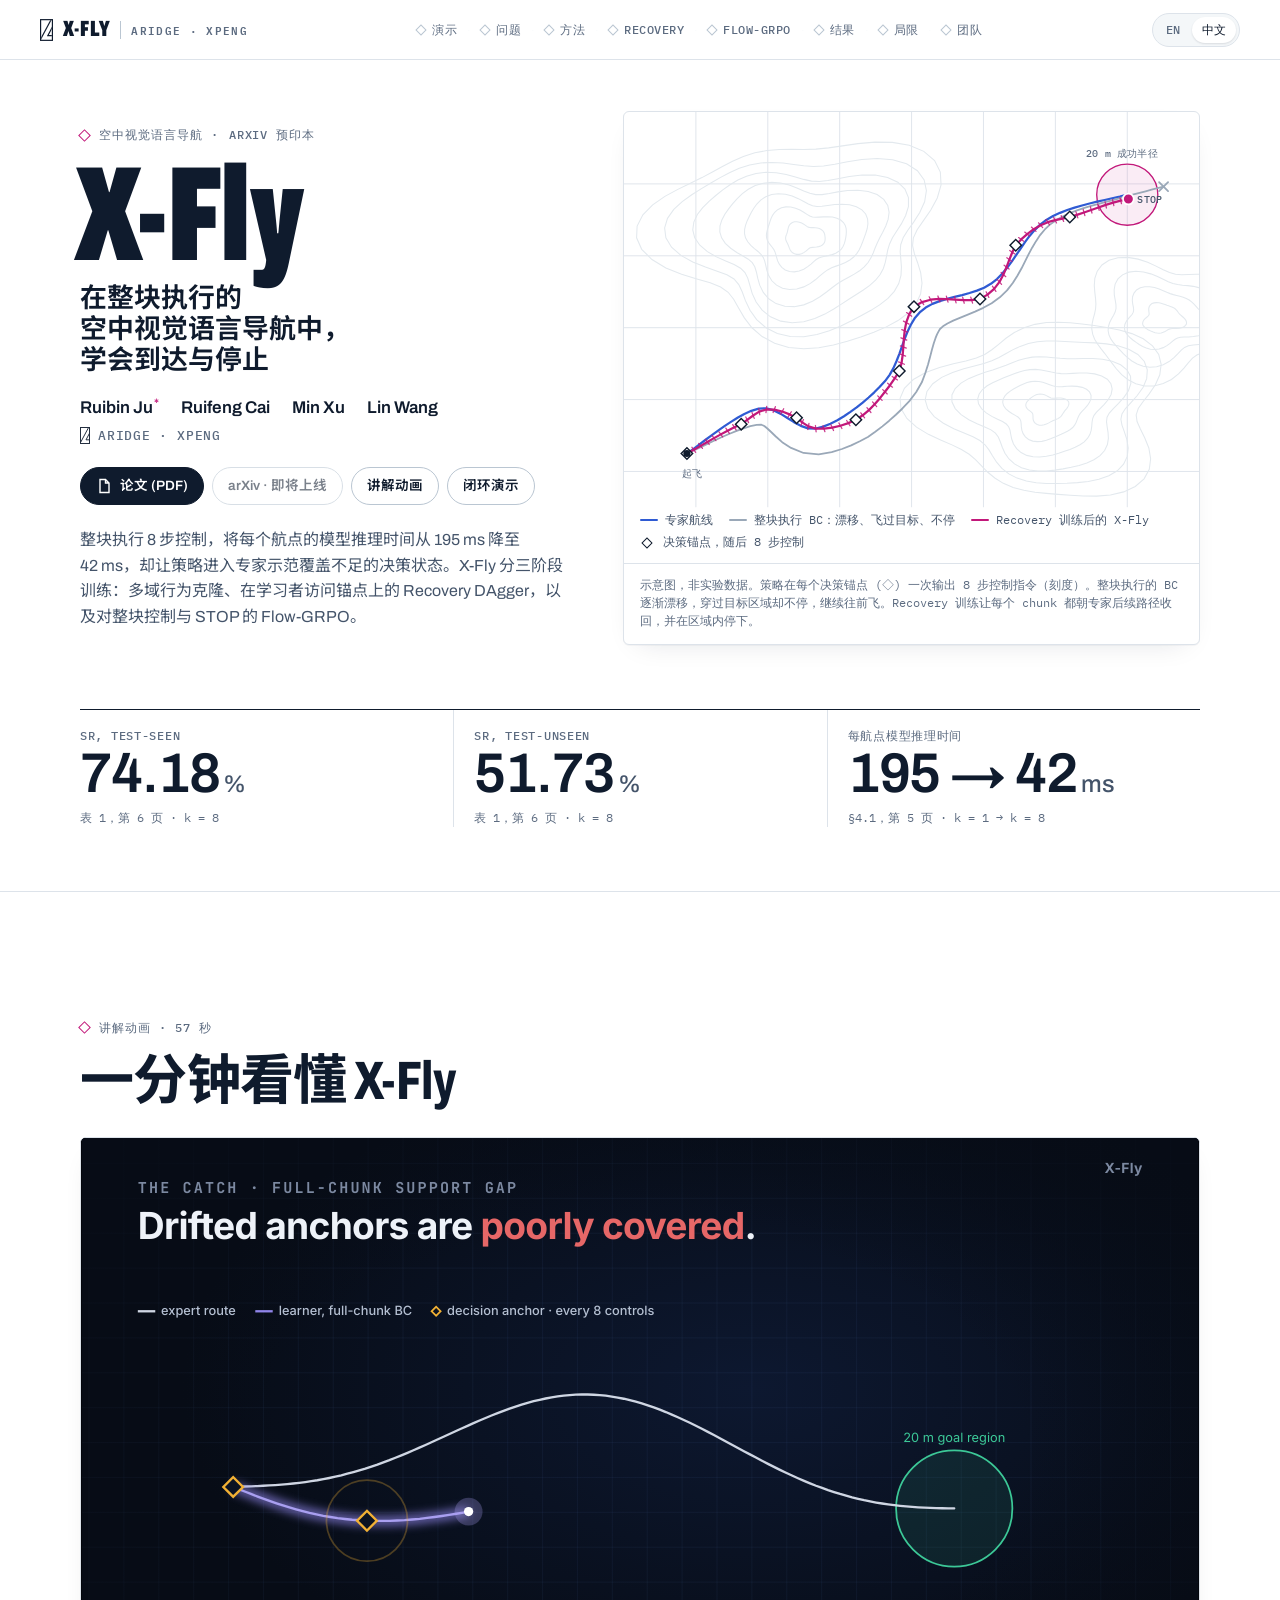
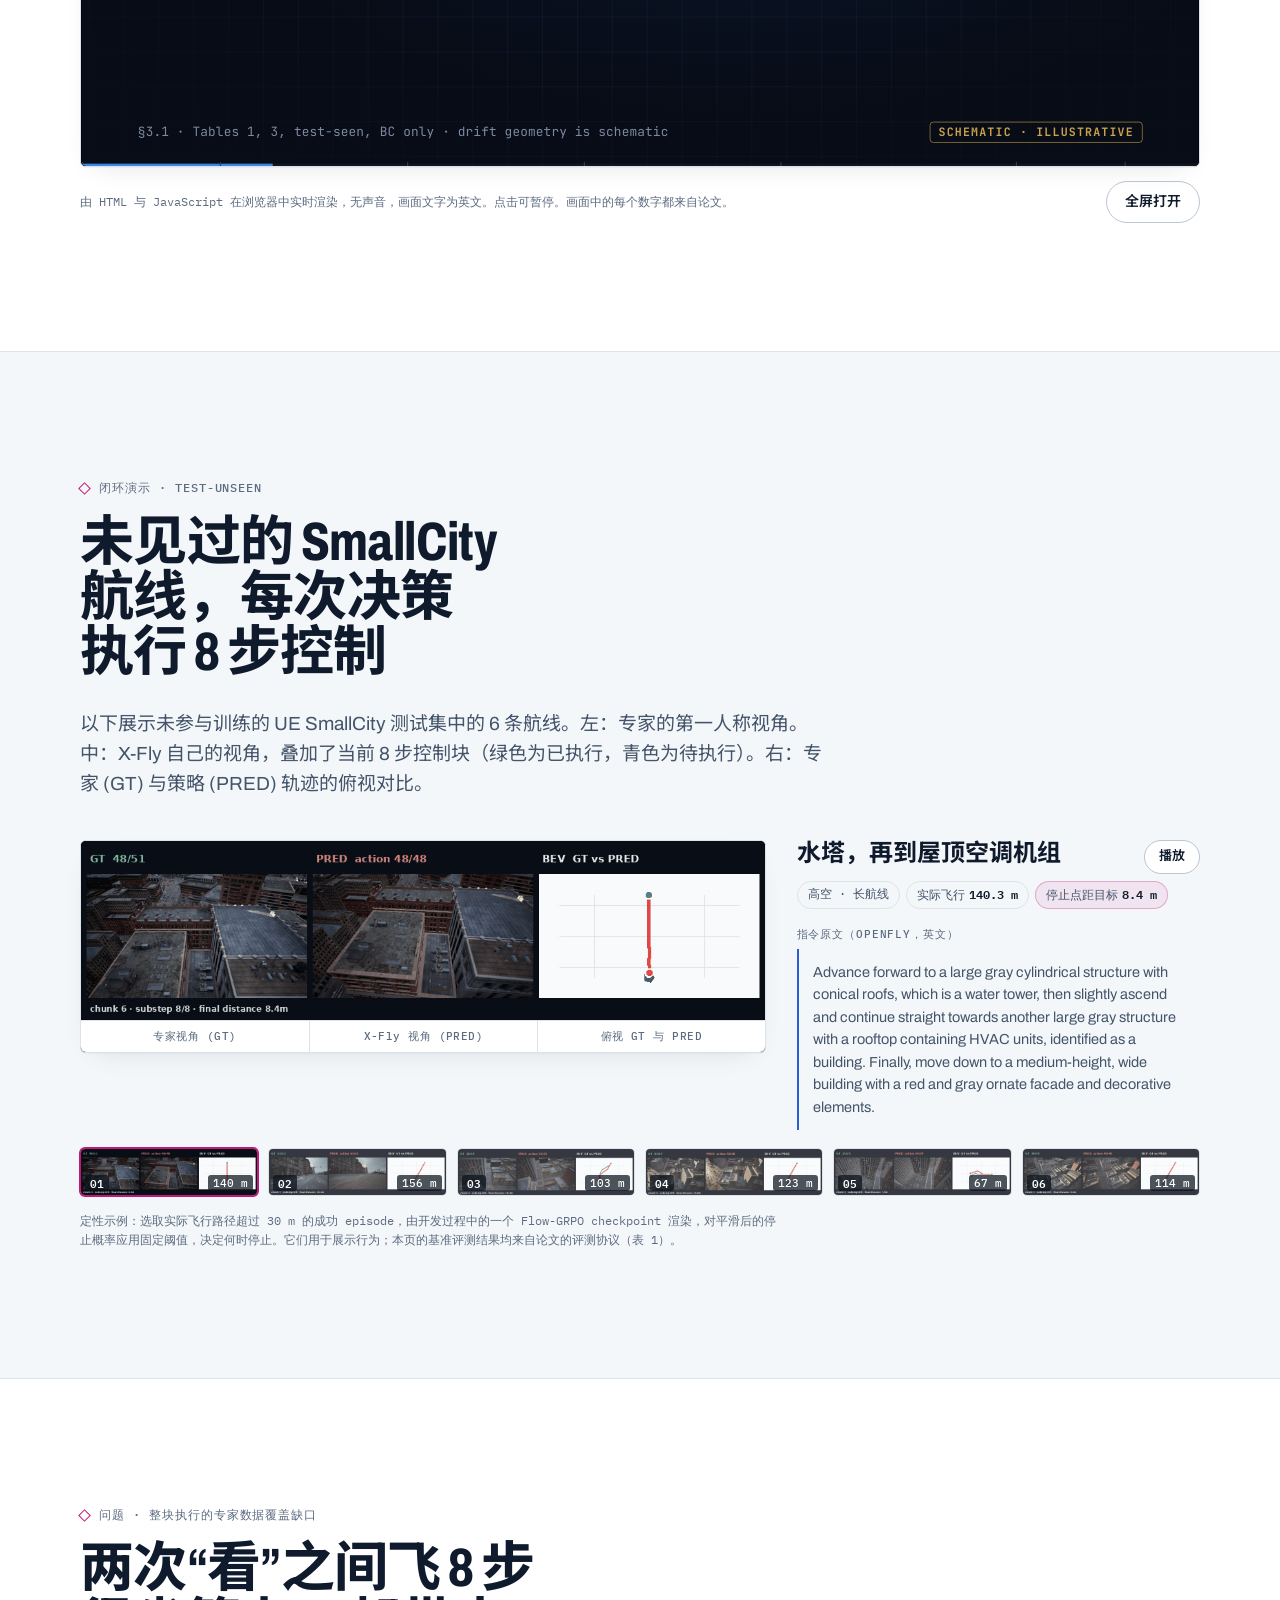
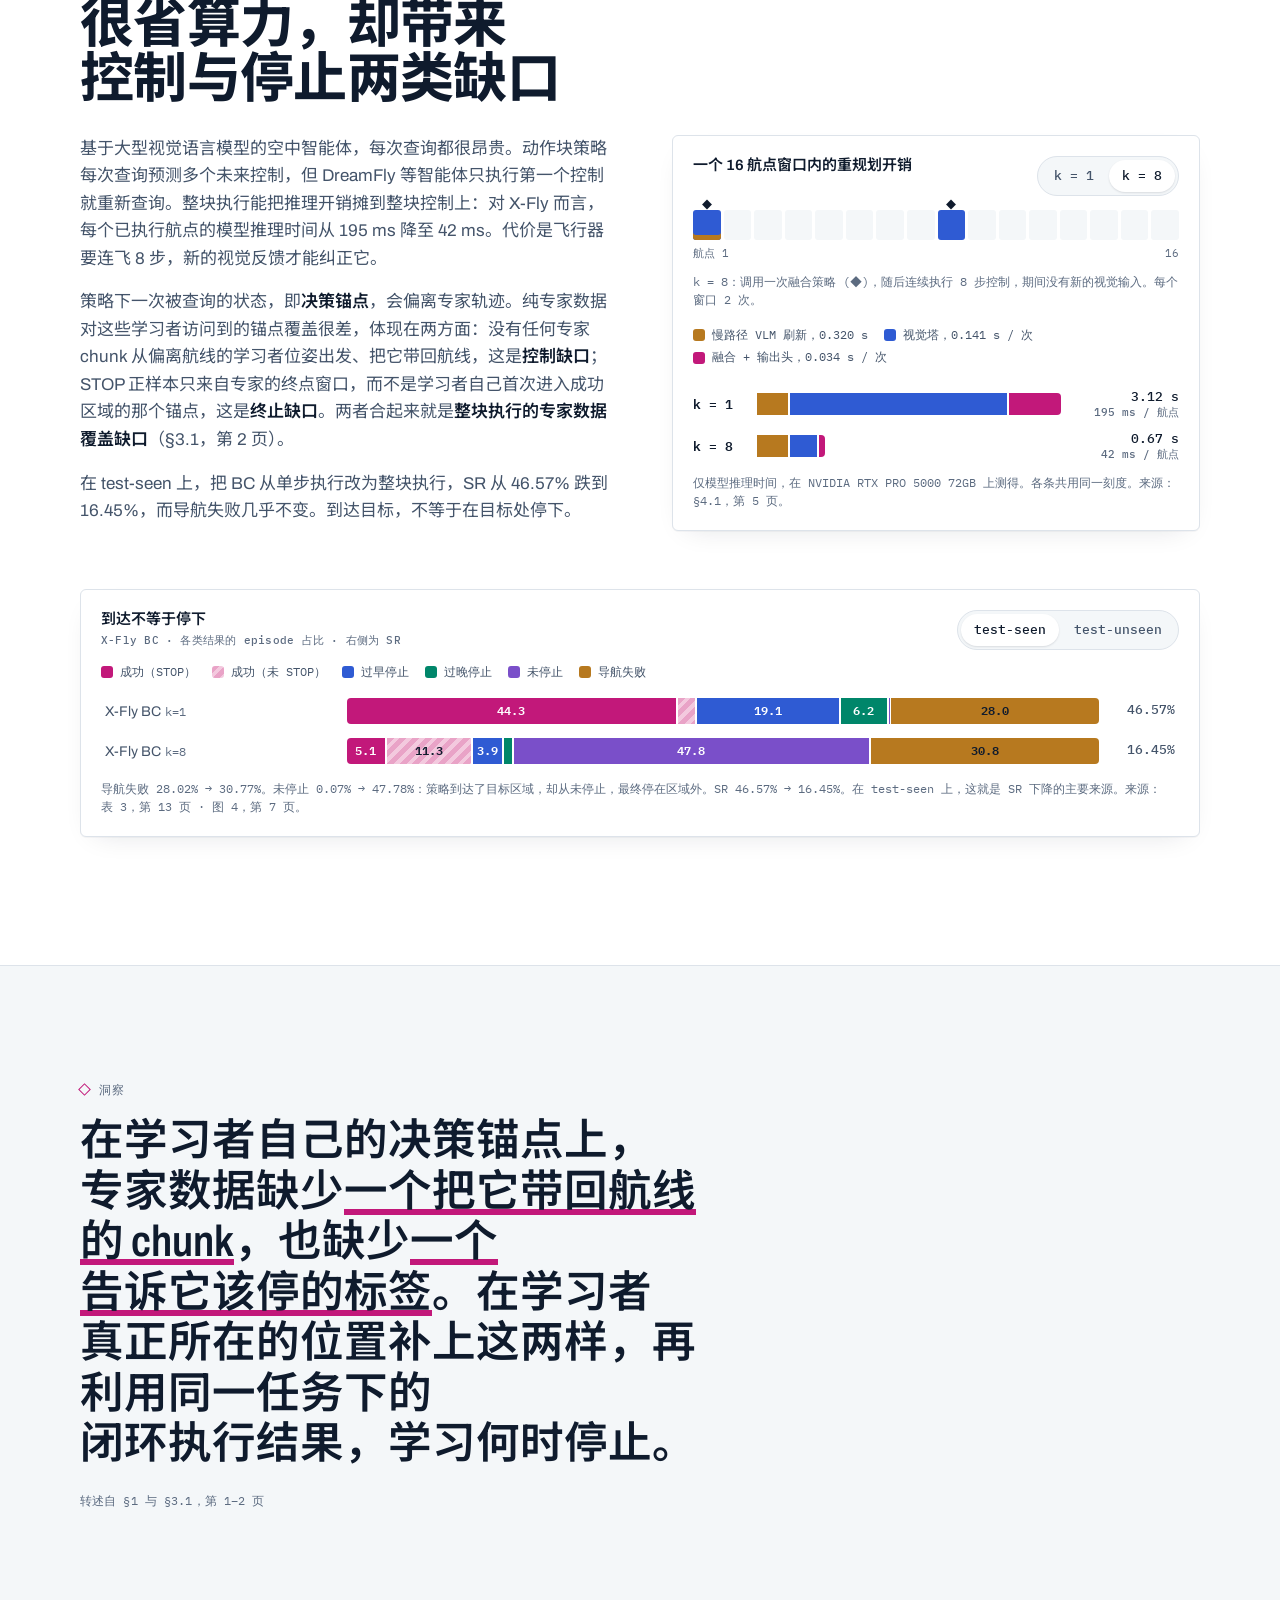
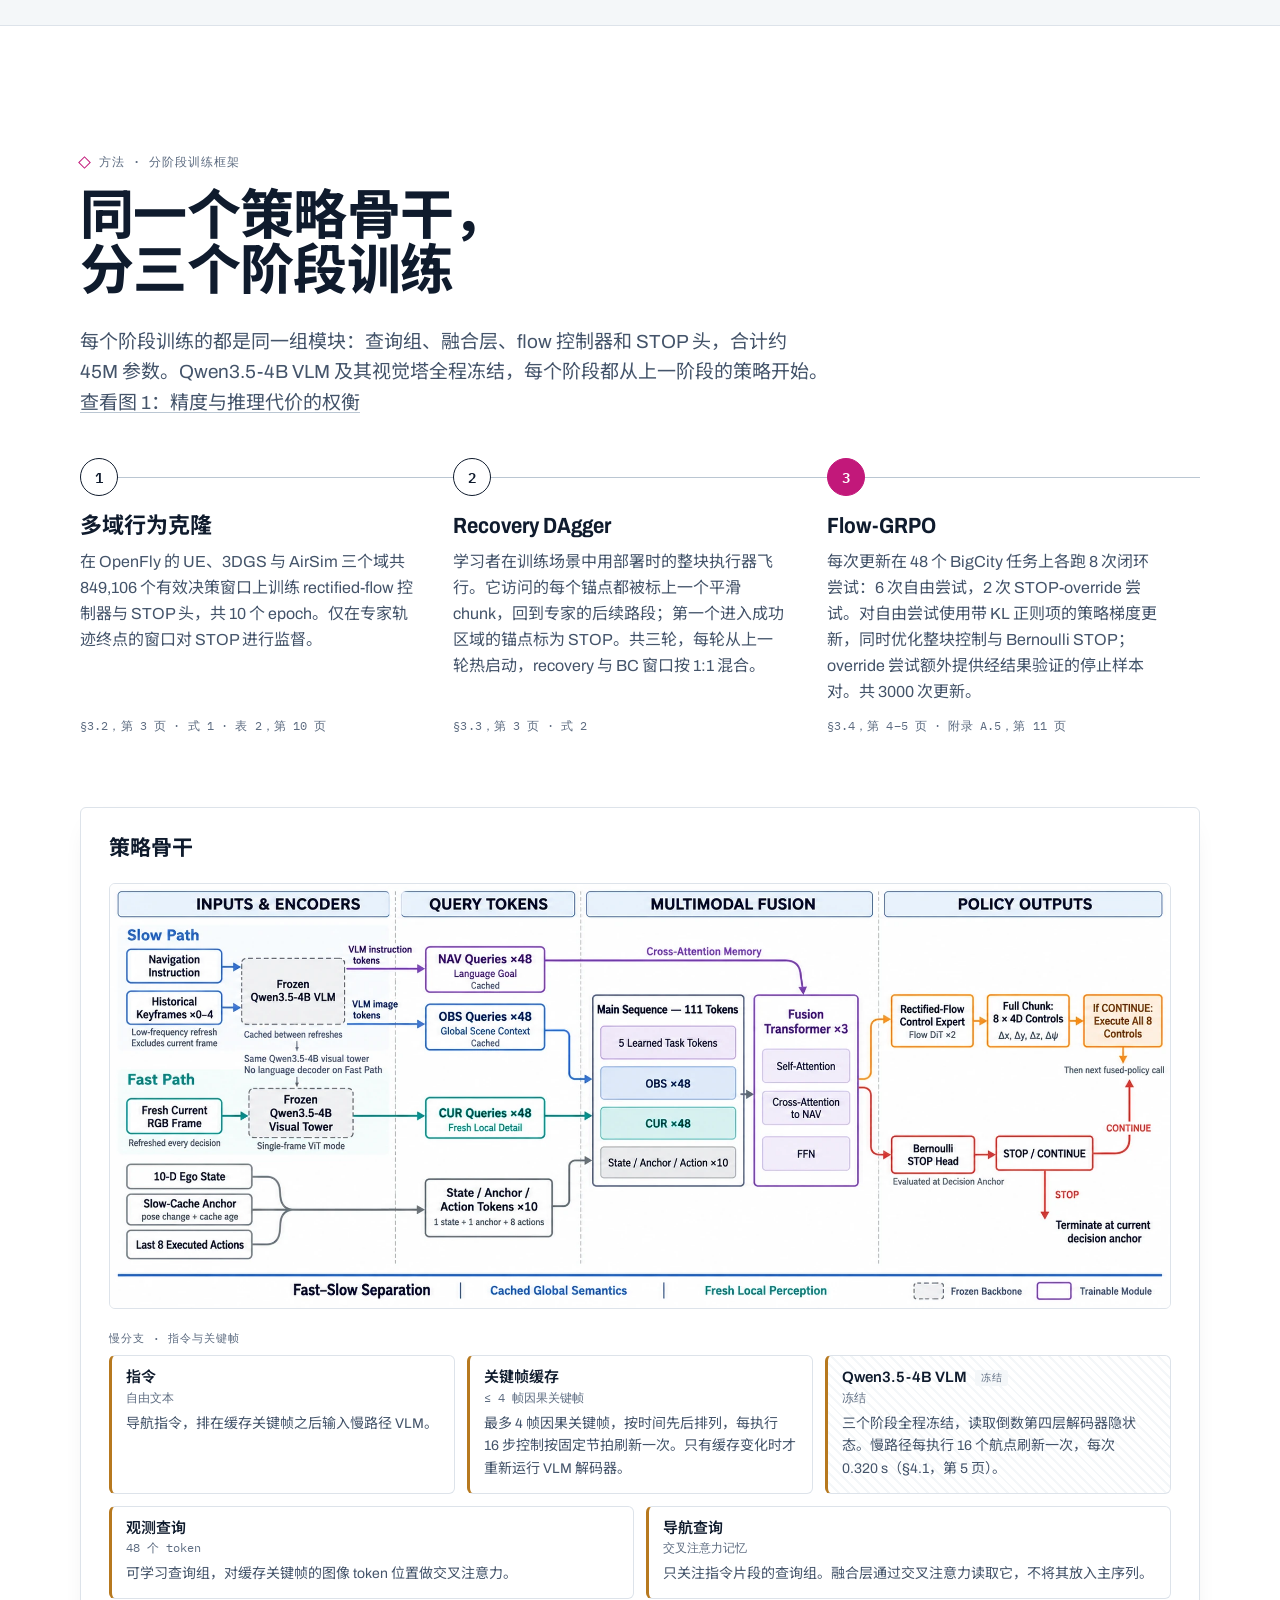
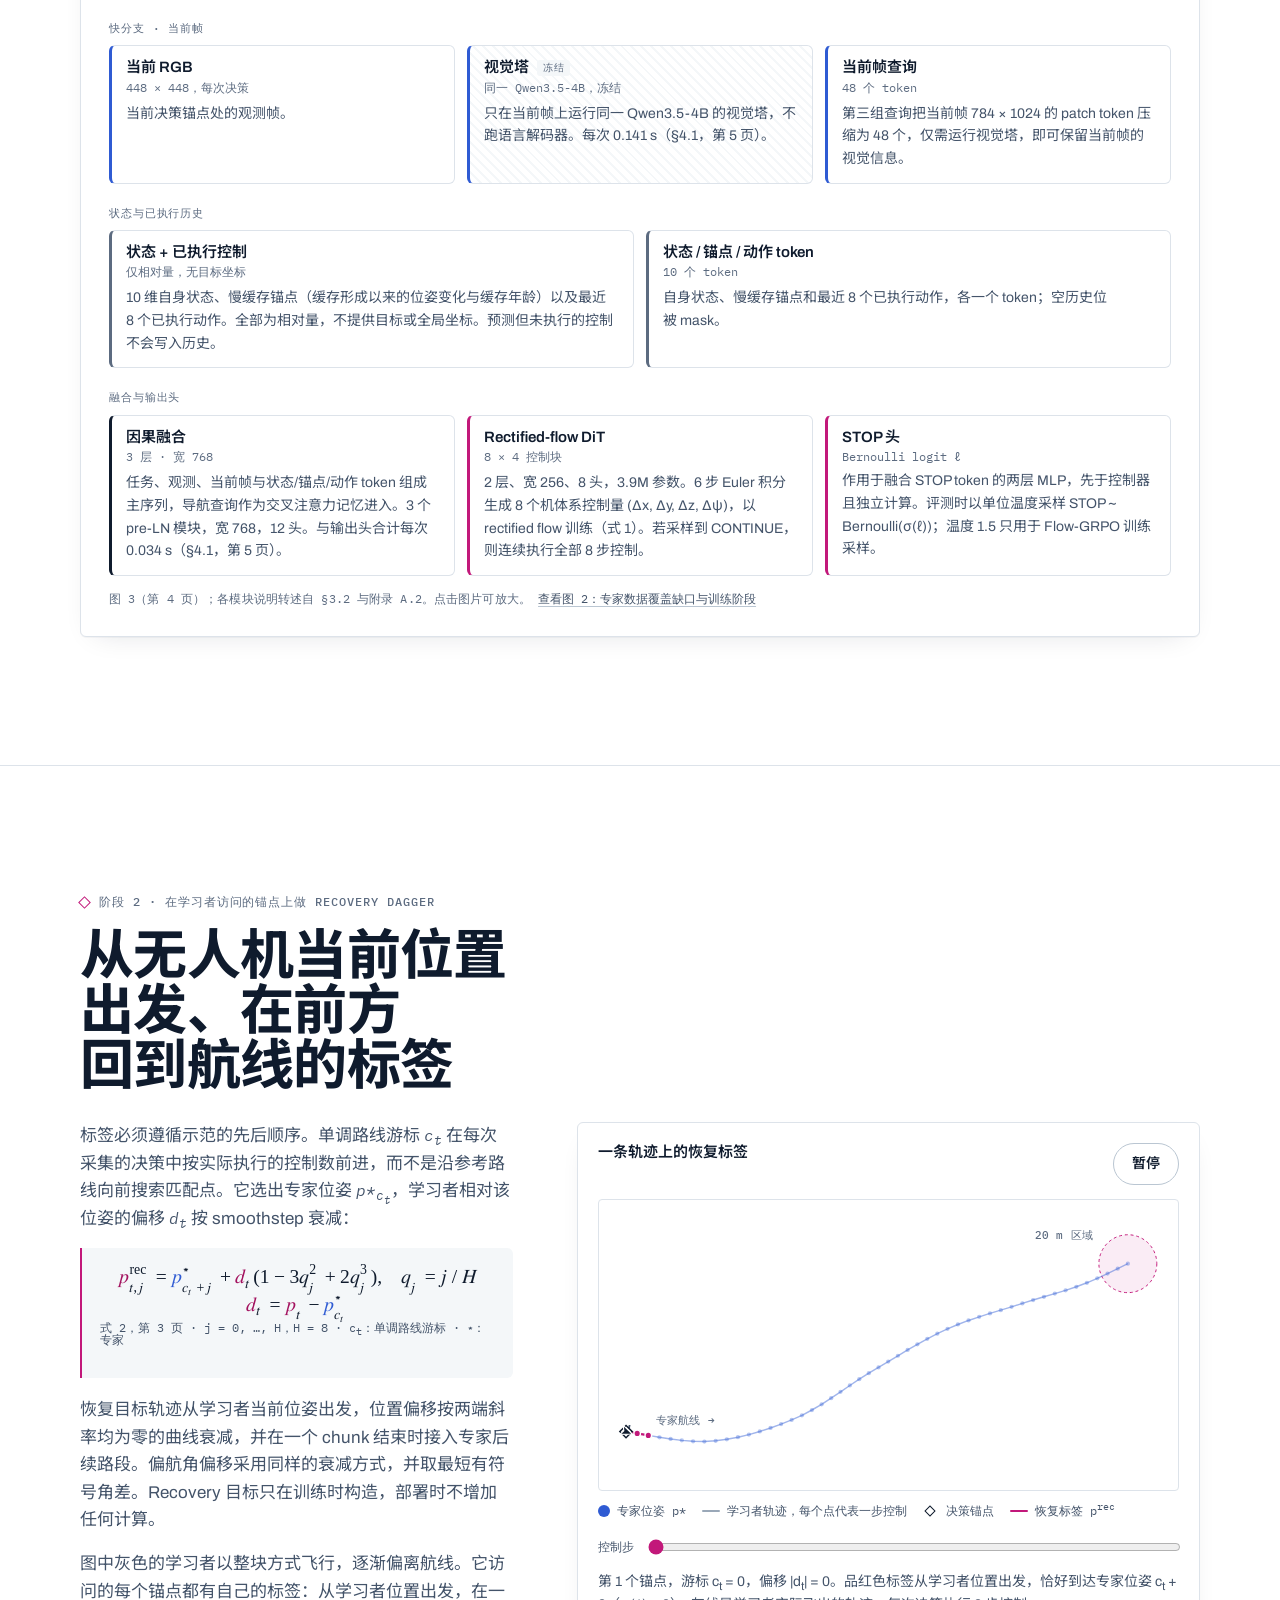
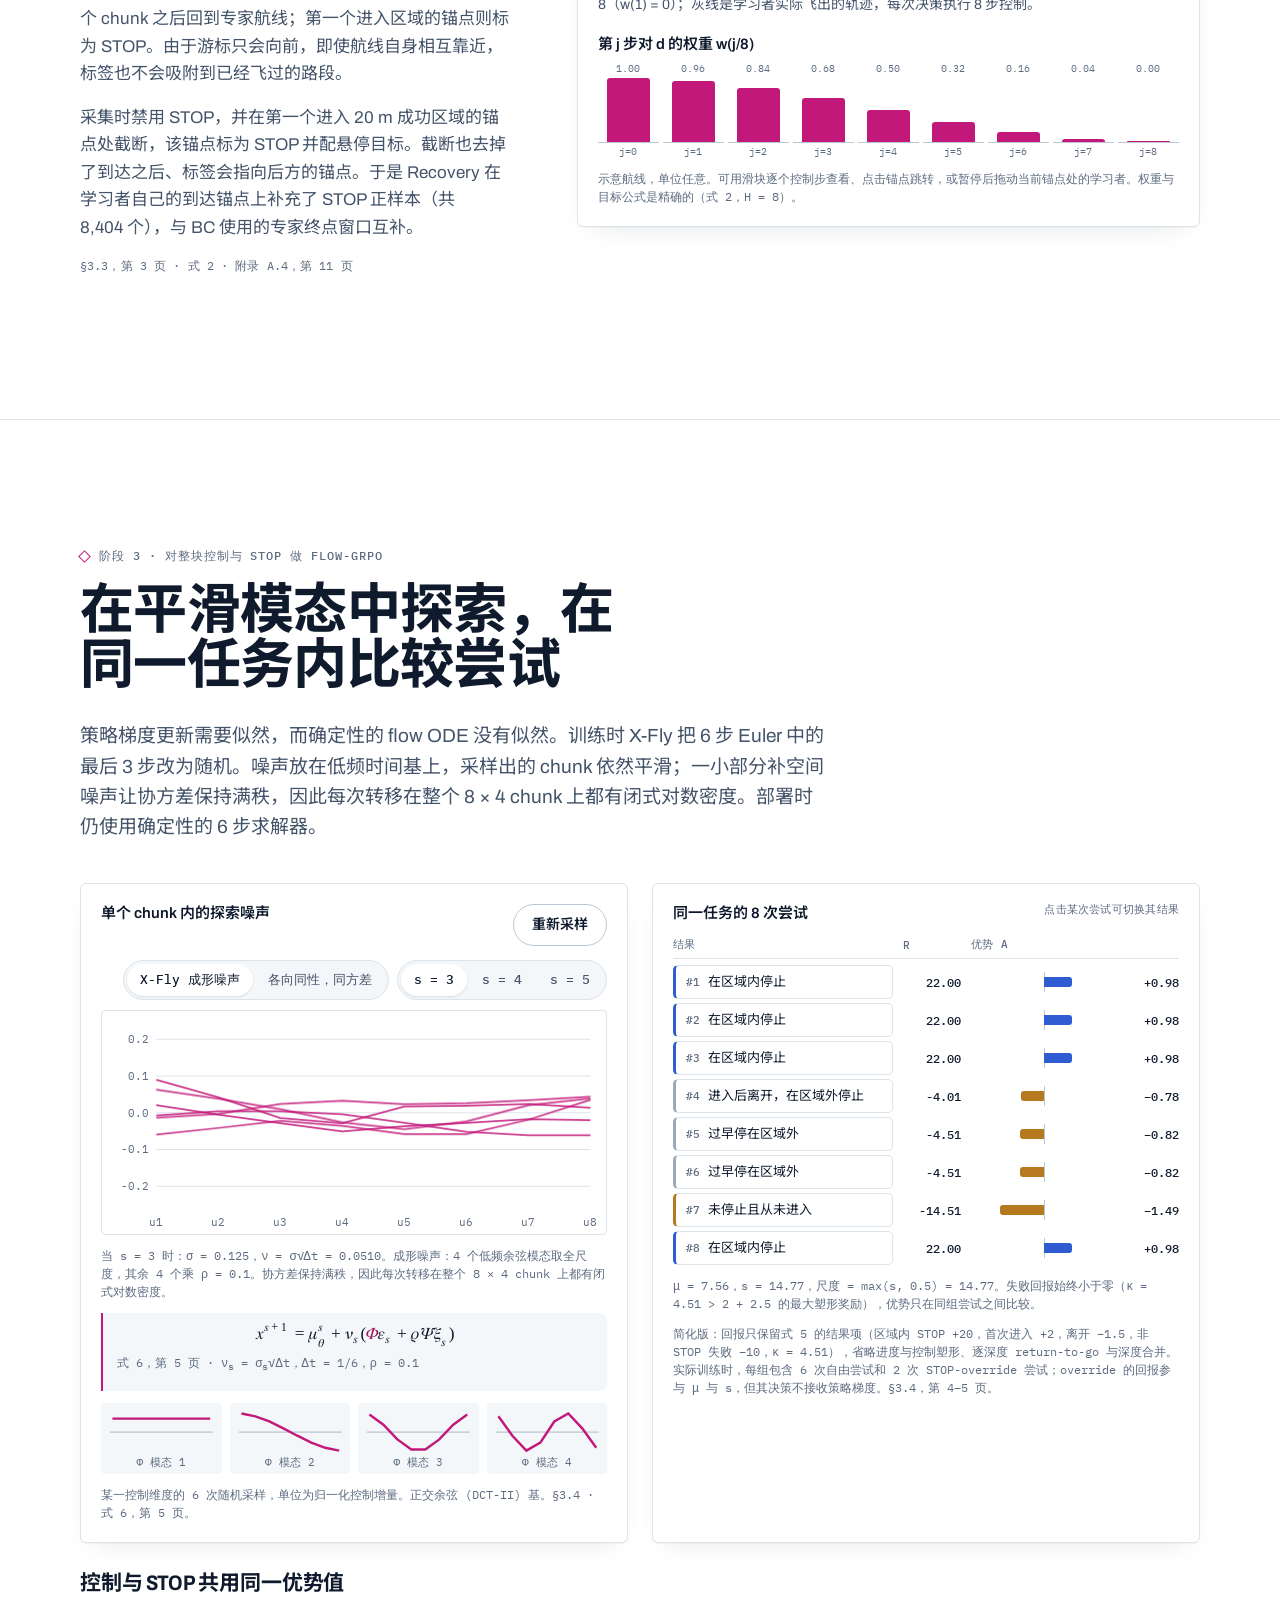
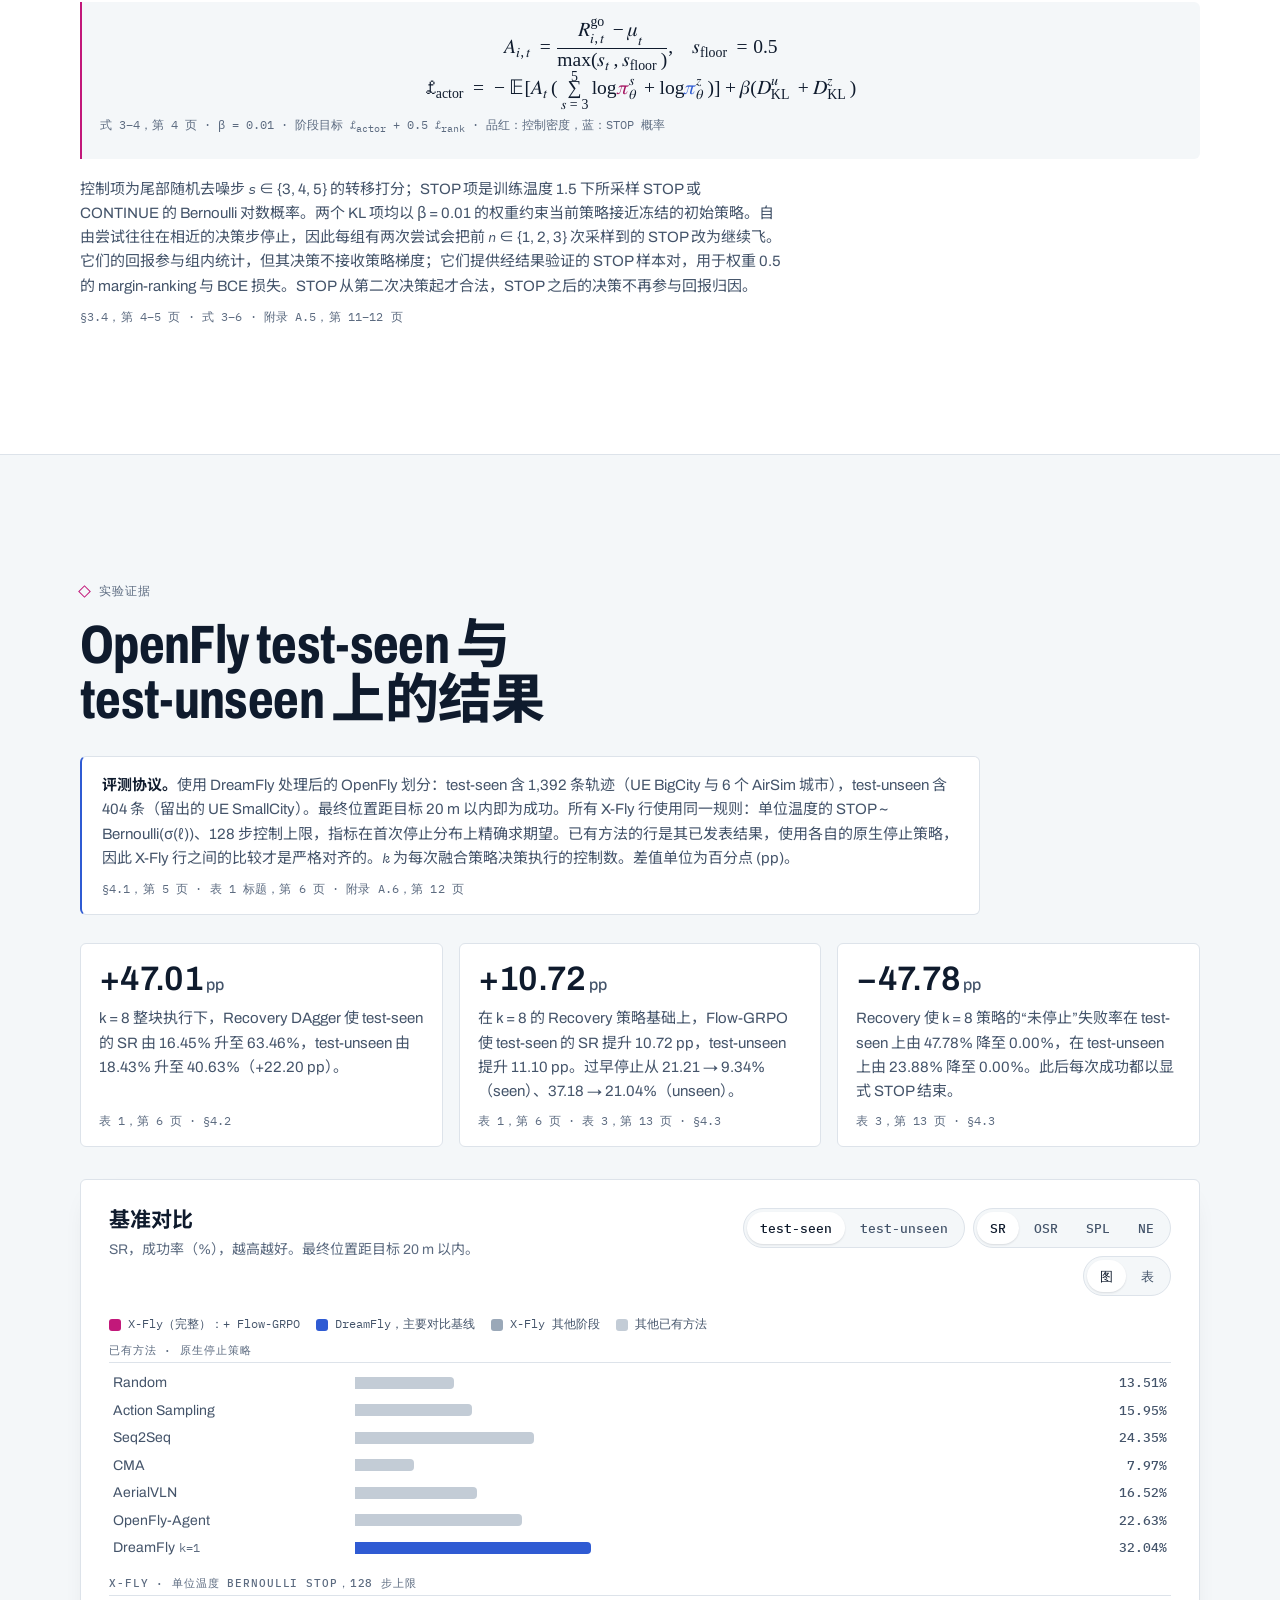
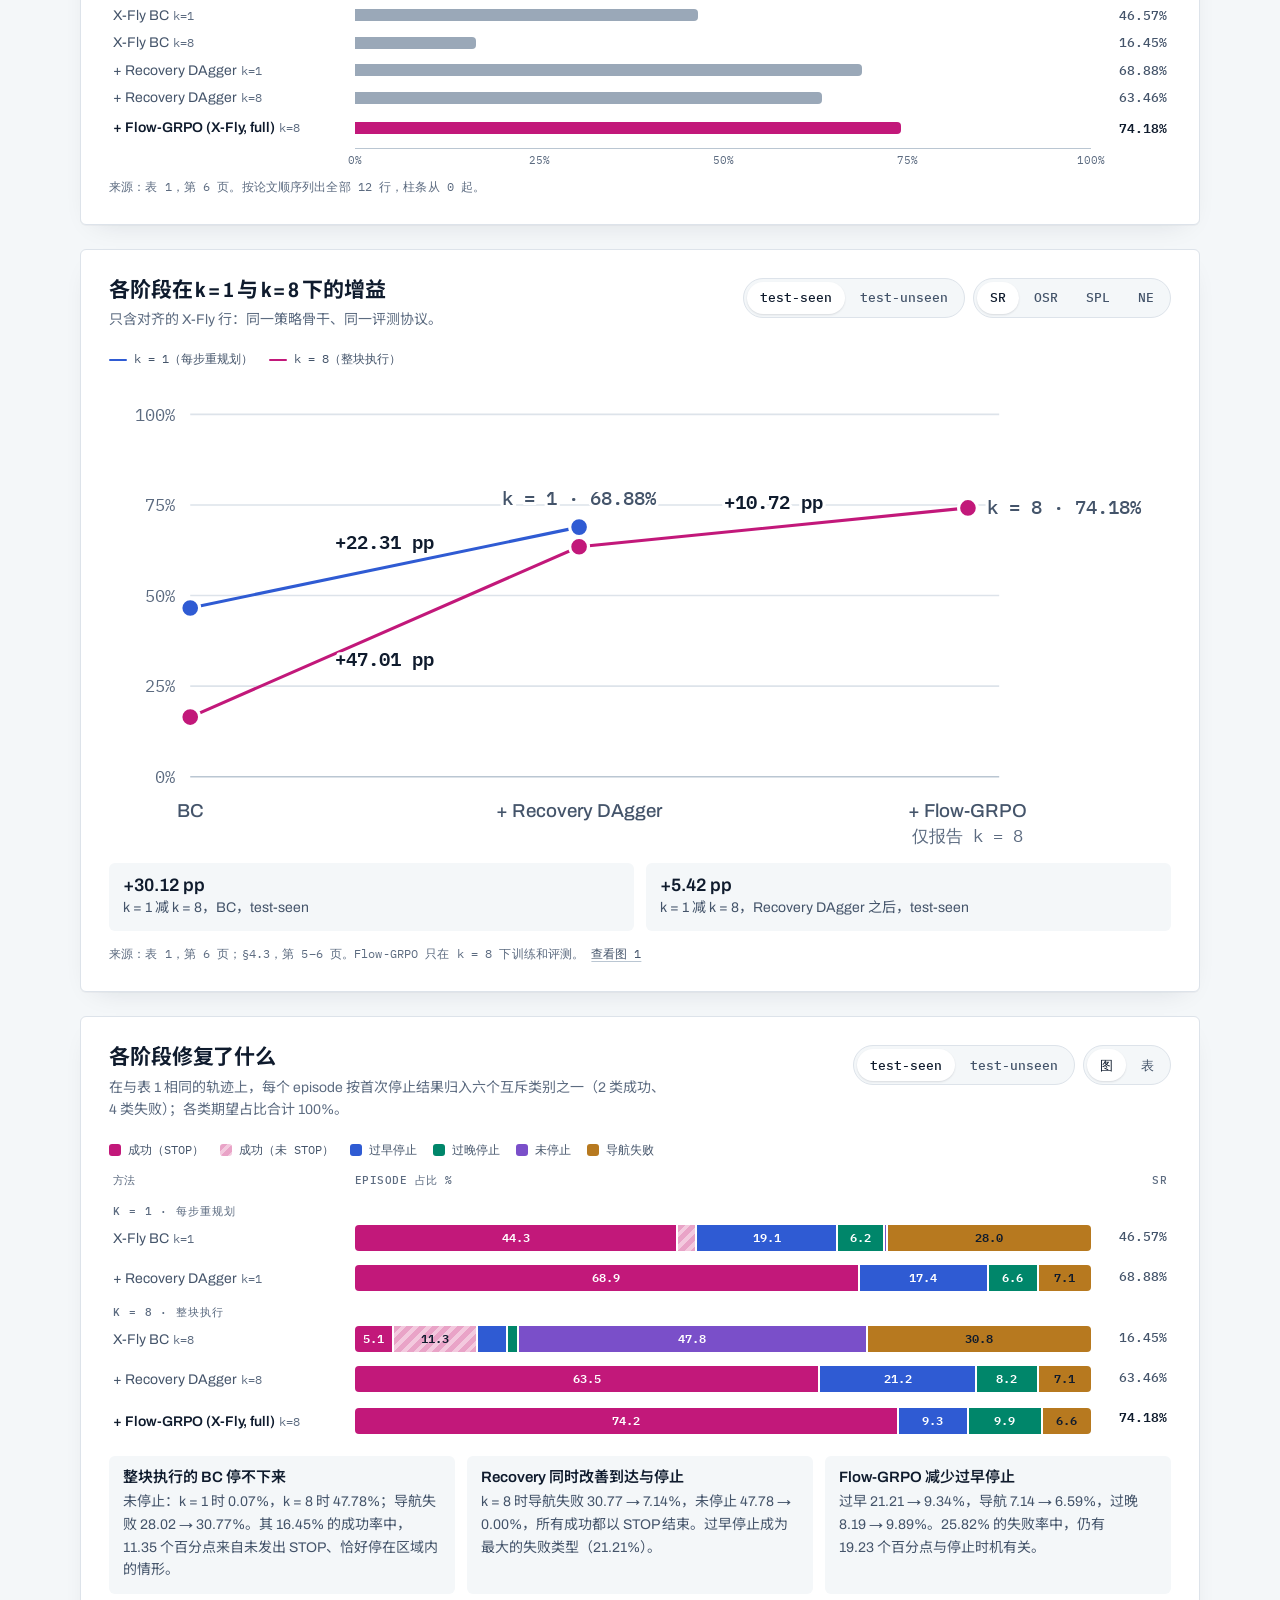
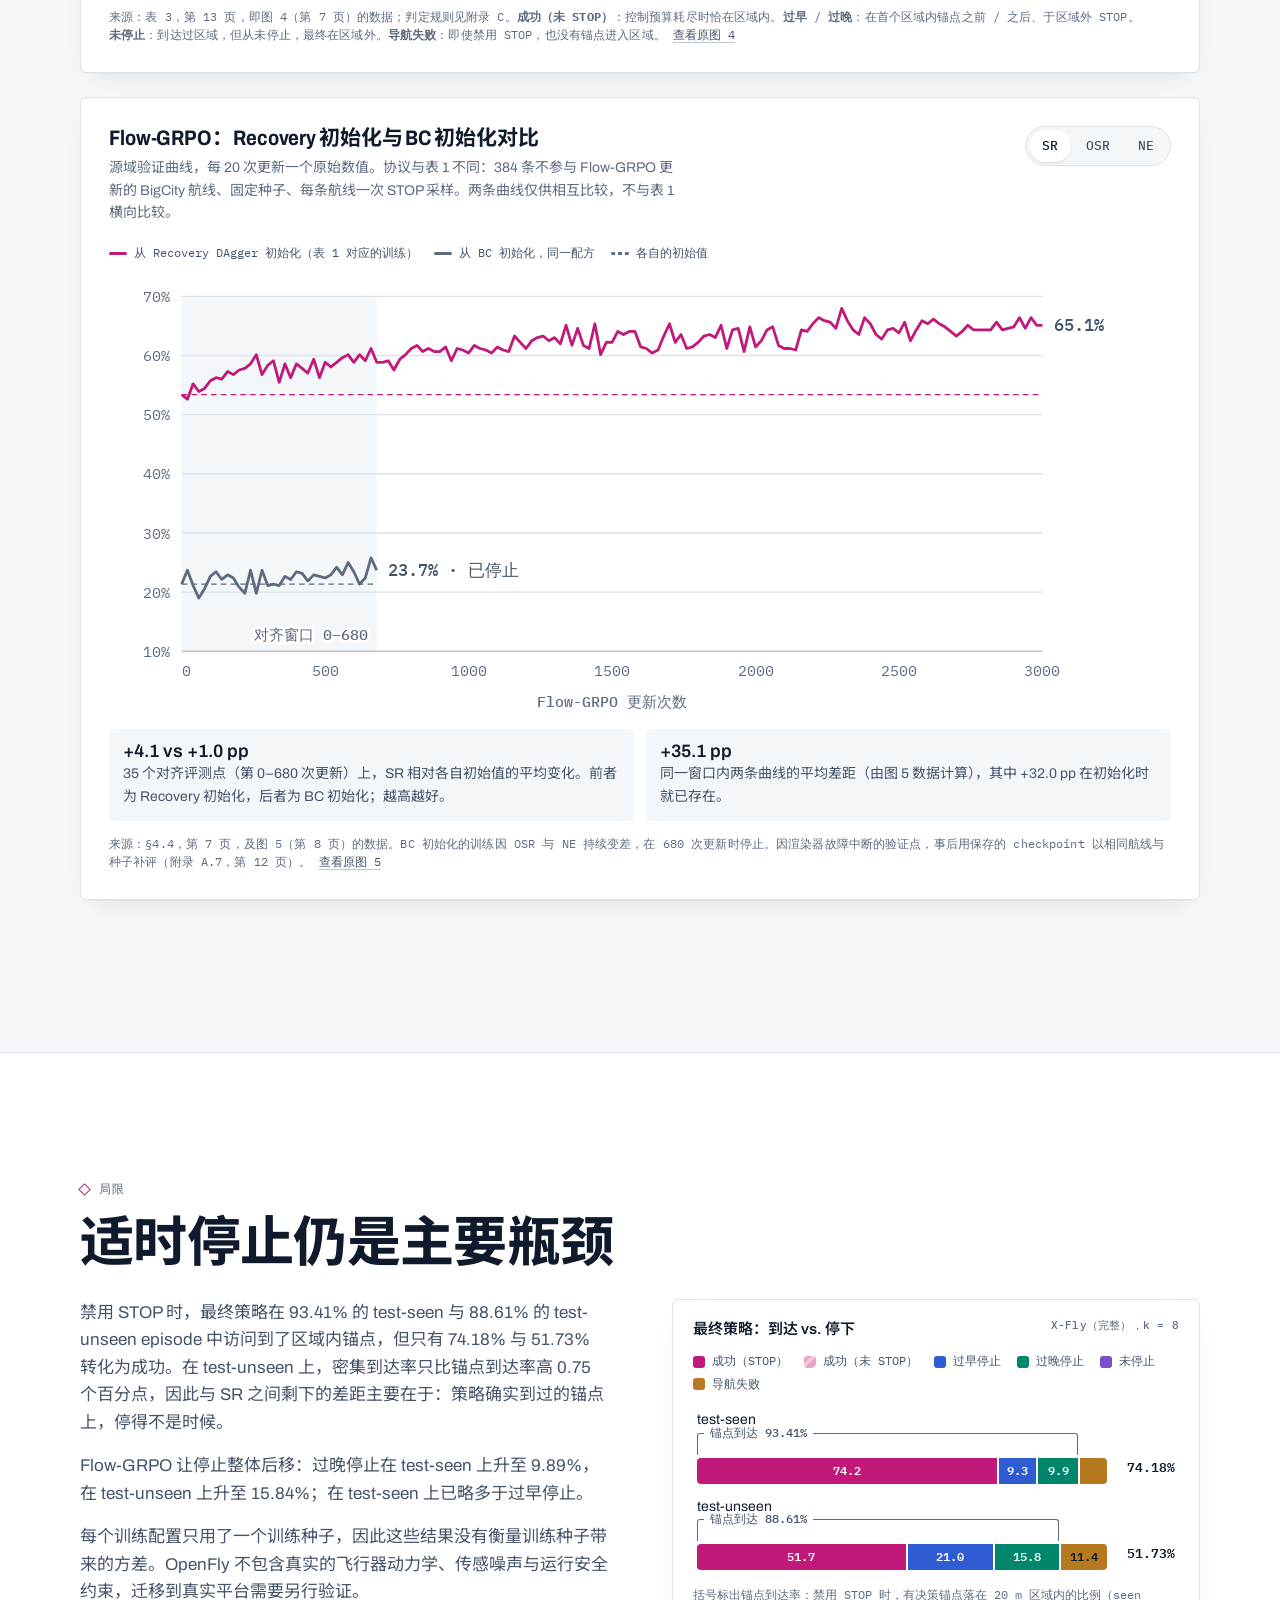
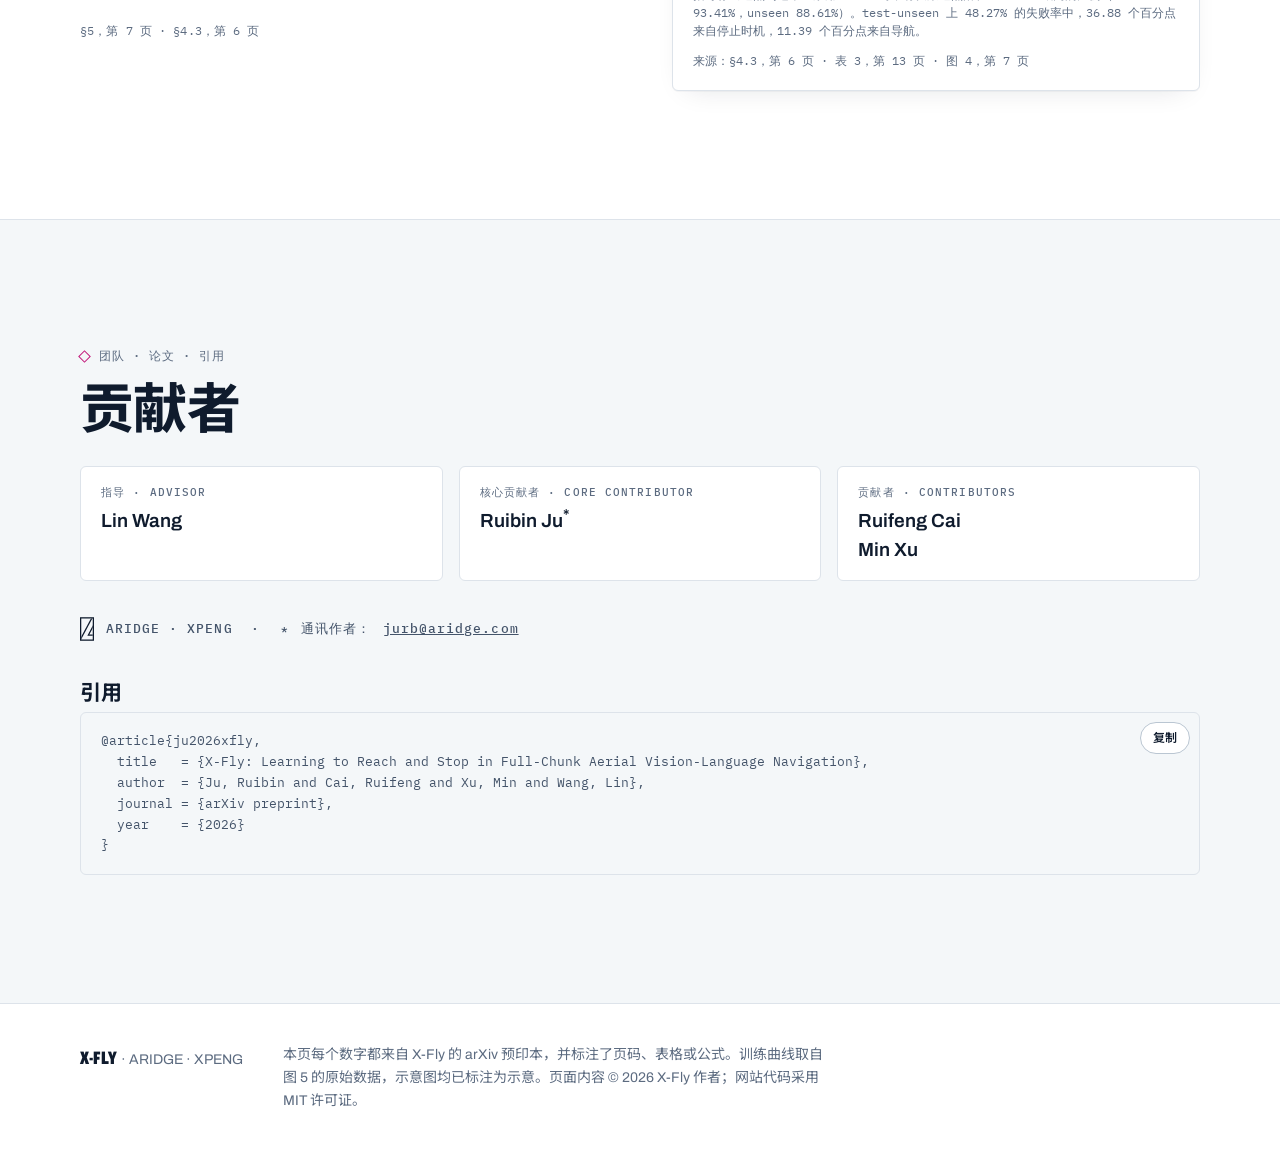
==== commit 07e31a19: "中文页按审阅意见修订措辞与断行，统一 X-Fly 拼写 数字与单位、表/图编号不再拆行；标题关键短语保持完整；残留的 XFly 显示文本改为 X-Fly。  Co-Authored-By: Claud" ====
--- a/zh/index.html
+++ b/zh/index.html
@@ -53,7 +53,7 @@
       <p class="eyebrow">空中视觉语言导航 · <span data-bind="paper.venue">arXiv 预印本</span></p>
       <h1 id="hero-title" class="display">
         <span class="display__name">X-Fly</span>
-        <span class="display__title">在整块执行的空中视觉语言导航中，学会到达与停止</span>
+        <span class="display__title">在整块执行的<span class="nw">空中视觉语言导航中，</span>学会到达与停止</span>
       </h1>
       <p class="authors"><span>Ruibin Ju<sup>*</sup></span><span>Ruifeng Cai</span><span>Min Xu</span><span>Lin Wang</span></p>
       <p class="affil"><svg class="brand-mark" viewBox="0 0 22 37" fill="none" stroke="currentColor" stroke-width="2" aria-hidden="true"><defs><clipPath id="bm-c2"><rect x="2" y="2" width="18" height="33"/></clipPath></defs><g clip-path="url(#bm-c2)"><path d="M-2.628 41L22.028 -5"/><path d="M24.456 7L13.2 28H24" stroke-linejoin="miter"/></g><rect x="1" y="1" width="20" height="35"/></svg>ARIDGE · XPENG</p>
@@ -63,11 +63,11 @@
         <a class="btn" href="#video">讲解动画</a>
         <a class="btn" href="#demos">闭环演示</a>
       </div>
-      <p class="lede">整块执行 8 个控制，把每航点模型推理从 195 ms 降到 42 ms，却让策略落在专家示范覆盖很差的决策状态上。X-Fly 分三阶段训练：多域行为克隆、在学习者访问锚点上的 Recovery DAgger，以及对整块控制与 STOP 的 Flow-GRPO。</p>
+      <p class="lede">整块执行 8 步控制，将每个航点的模型推理时间从 195 ms 降至 42 ms，却让策略进入专家示范覆盖不足的决策状态。X-Fly 分三阶段训练：多域行为克隆、在学习者访问锚点上的 Recovery DAgger，以及对整块控制与 STOP 的 Flow-GRPO。</p>
     </div>
     <figure class="plate" id="hero-plate" aria-labelledby="plate-cap">
       <div class="plate__svg" data-mount="hero"></div>
-      <figcaption id="plate-cap" class="plate__cap">示意图，非实验数据。策略在每个决策锚点 (◇) 一次性提交 8 个控制（刻度）。整块执行的 BC 逐渐漂移，穿过目标区域却不停，继续往前飞。Recovery 训练让每个 chunk 都朝专家后续路径收回，并在区域内停下。</figcaption>
+      <figcaption id="plate-cap" class="plate__cap">示意图，非实验数据。策略在每个决策锚点 (◇) 一次输出 8 步控制指令（刻度）。整块执行的 BC 逐渐漂移，穿过目标区域却不停，继续往前飞。Recovery 训练让每个 chunk 都朝专家后续路径收回，并在区域内停下。</figcaption>
     </figure>
   </div>
   <div class="wrap">
@@ -75,17 +75,17 @@
       <div class="readout__cell">
         <dt>SR, test-seen</dt>
         <dd><span class="readout__num" data-bind="value:grpo8.seen.SR">74.18</span><span class="readout__unit">%</span></dd>
-        <dd class="readout__src">表 1，第 6 页 · k = 8</dd>
+        <dd class="readout__src">表 1，第 6 页 · k = 8</dd>
       </div>
       <div class="readout__cell">
         <dt>SR, test-unseen</dt>
         <dd><span class="readout__num" data-bind="value:grpo8.unseen.SR">51.73</span><span class="readout__unit">%</span></dd>
-        <dd class="readout__src">表 1，第 6 页 · k = 8</dd>
+        <dd class="readout__src">表 1，第 6 页 · k = 8</dd>
       </div>
       <div class="readout__cell">
         <dt>每航点模型推理时间</dt>
         <dd><span class="readout__num">195 → 42</span><span class="readout__unit">ms</span></dd>
-        <dd class="readout__src">§4.1，第 5 页 · k = 1 → k = 8</dd>
+        <dd class="readout__src">§4.1，第 5 页 · k = 1 → k = 8</dd>
       </div>
     </dl>
   </div>
@@ -110,22 +110,22 @@
 <section class="section section--band" id="demos" aria-labelledby="demos-title">
   <div class="wrap">
     <p class="eyebrow">闭环演示 · test-unseen</p>
-    <h2 id="demos-title" class="h2">未见过的 SmallCity 航线，每次决策执行 8 个控制</h2>
-    <p class="lede lede--narrow">6 条来自留出的 UE SmallCity 测试集的航线。左：专家的第一人称视角。中：X-Fly 自己的视角，叠加了当前 8 步控制块（绿色为已执行，青色为待执行）。右：专家 (GT) 与策略 (PRED) 轨迹的俯视对比。</p>
+    <h2 id="demos-title" class="h2">未见过的 SmallCity 航线，<span class="nw">每次决策</span>执行 8 步控制</h2>
+    <p class="lede lede--narrow">以下展示未参与训练的 UE SmallCity 测试集中的 6 条航线。左：专家的第一人称视角。中：X-Fly 自己的视角，叠加了当前 8 步控制块（绿色为已执行，青色为待执行）。右：专家 (GT) 与策略 (PRED) 轨迹的俯视对比。</p>
     <div data-mount="demos"></div>
-    <p class="demo__note">定性示例：选取实际飞行路径超过 30 m 的成功 episode，由开发过程中的一个 Flow-GRPO checkpoint 渲染，停止判定为平滑后停止概率上的确定性阈值。它们用于展示行为；本页的基准数字均来自论文的评测协议（表 1）。</p>
+    <p class="demo__note">定性示例：选取实际飞行路径超过 30 m 的成功 episode，由开发过程中的一个 Flow-GRPO checkpoint 渲染，对平滑后的停止概率应用固定阈值，决定何时停止。它们用于展示行为；本页的基准评测结果均来自论文的评测协议（表 1）。</p>
   </div>
 </section>
 
 <!-- ============ PROBLEM ============ -->
 <section class="section" id="problem" aria-labelledby="problem-title">
   <div class="wrap">
-    <p class="eyebrow">问题 · 整块执行的支撑缺口</p>
-    <h2 id="problem-title" class="h2">两次“看”之间飞 8 步很省算力，却在两侧打开了缺口</h2>
+    <p class="eyebrow">问题 · 整块执行的专家数据覆盖缺口</p>
+    <h2 id="problem-title" class="h2">两次“看”之间飞 <span class="nw">8 步</span>很省算力，却带来<span class="nw">控制与停止</span><span class="nw">两类缺口</span></h2>
     <div class="cols">
       <div class="prose">
-        <p>基于大型视觉语言模型的空中智能体，每次查询都很昂贵。动作块策略每次查询预测多个未来控制，但 DreamFly 等智能体只执行第一个控制就重新查询。整块执行能把推理开销摊到整块控制上：对 X-Fly 而言，每个已执行航点的模型推理从 195 ms 降到 42 ms。代价是飞行器要连飞 8 步，新的视觉反馈才能纠正它。</p>
-        <p>策略下一次被查询的状态，即<em>决策锚点</em>，会偏离专家轨迹。纯专家数据对这些学习者访问到的锚点覆盖很差，体现在两方面：没有任何专家 chunk 从偏离航线的学习者位姿出发、把它带回航线，这是<em>控制缺口</em>；STOP 正样本只来自专家的终点窗口，而不是学习者自己首次进入成功区域的那个锚点，这是<em>终止缺口</em>。两者合起来就是<em>整块执行的支撑缺口</em>（§3.1，第 2 页）。</p>
+        <p>基于大型视觉语言模型的空中智能体，每次查询都很昂贵。动作块策略每次查询预测多个未来控制，但 DreamFly 等智能体只执行第一个控制就重新查询。整块执行能把推理开销摊到整块控制上：对 X-Fly 而言，每个已执行航点的模型推理时间从 195 ms 降至 42 ms。代价是飞行器要连飞 8 步，新的视觉反馈才能纠正它。</p>
+        <p>策略下一次被查询的状态，即<em>决策锚点</em>，会偏离专家轨迹。纯专家数据对这些学习者访问到的锚点覆盖很差，体现在两方面：没有任何专家 chunk 从偏离航线的学习者位姿出发、把它带回航线，这是<em>控制缺口</em>；STOP 正样本只来自专家的终点窗口，而不是学习者自己首次进入成功区域的那个锚点，这是<em>终止缺口</em>。两者合起来就是<em>整块执行的专家数据覆盖缺口</em>（§3.1，第 2 页）。</p>
         <p>在 test-seen 上，把 BC 从单步执行改为整块执行，SR 从 46.57% 跌到 16.45%，而导航失败几乎不变。到达目标，不等于在目标处停下。</p>
       </div>
       <div class="widget" data-mount="chunk-cost"></div>
@@ -138,8 +138,8 @@
 <section class="insight" aria-label="洞察">
   <div class="wrap">
     <p class="eyebrow">洞察</p>
-    <blockquote class="insight__quote">在学习者自己的决策锚点上，专家数据缺少<mark>一个把它带回航线的 chunk</mark>，也缺少<mark>一个告诉它该停的标签</mark>。在学习者真正所在的位置补上这两样，再让同任务的闭环结果决定何时停下。</blockquote>
-    <p class="insight__src">转述自 §1 与 §3.1，第 1–2 页</p>
+    <blockquote class="insight__quote">在学习者自己的决策锚点上，<span class="nw">专家数据</span>缺少<mark>一个把它<span class="nw">带回航线</span>的 chunk</mark>，也缺少<mark>一个<span class="nw">告诉它该停</span>的标签</mark>。在学习者<span class="nw">真正所在的位置</span>补上<span class="nw">这两样，</span>再利用<span class="nw">同一任务</span>下的<span class="nw">闭环执行结果，</span><span class="nw">学习何时停止。</span></blockquote>
+    <p class="insight__src">转述自 §1 与 §3.1，第 1–2 页</p>
   </div>
 </section>
 
@@ -149,25 +149,25 @@
     <p class="eyebrow">方法 · 分阶段训练框架</p>
     <h2 id="method-title" class="h2">同一个策略骨干，分三个阶段训练</h2>
     <p class="lede lede--narrow">每个阶段训练的都是同一组模块：查询组、融合层、flow 控制器和 STOP 头，合计约 45M 参数。Qwen3.5-4B VLM 及其视觉塔全程冻结，每个阶段都从上一阶段的策略开始。
-      <button class="linkbtn" type="button" data-figure="teaser_sr_cost">查看图 1：精度与推理代价的权衡</button></p>
+      <button class="linkbtn" type="button" data-figure="teaser_sr_cost">查看图 1：精度与推理代价的权衡</button></p>
     <ol class="stages" data-mount="stages">
       <li class="stage">
         <span class="stage__n">1</span>
         <h3 class="stage__t">多域行为克隆</h3>
-        <p>在 OpenFly 的 UE、3DGS 与 AirSim 三个域共 <span data-bind="config.bcWindows">849,106</span> 个有效决策窗口上训练 rectified-flow 控制器与 STOP 头，共 10 个 epoch。STOP 只在专家终点窗口上监督。</p>
-        <p class="stage__src">§3.2，第 3 页 · 式 1 · 表 2，第 10 页</p>
+        <p>在 OpenFly 的 UE、3DGS 与 AirSim 三个域共 <span data-bind="config.bcWindows">849,106</span> 个有效决策窗口上训练 rectified-flow 控制器与 STOP 头，共 10 个 epoch。仅在专家轨迹终点的窗口对 STOP 进行监督。</p>
+        <p class="stage__src">§3.2，第 3 页 · 式 1 · 表 2，第 10 页</p>
       </li>
       <li class="stage">
         <span class="stage__n">2</span>
         <h3 class="stage__t">Recovery DAgger</h3>
-        <p>学习者在训练场景中用部署时的整块执行器飞行。它访问的每个锚点都被标上一个平滑 chunk，回到专家的后续路段；第一个进入成功区域的锚点标为 STOP。共三轮，每轮从上一轮热启动，recovery 窗口与 BC 窗口按 1:1 混合。</p>
-        <p class="stage__src">§3.3，第 3 页 · 式 2</p>
+        <p>学习者在训练场景中用部署时的整块执行器飞行。它访问的每个锚点都被标上一个平滑 chunk，回到专家的后续路段；第一个进入成功区域的锚点标为 STOP。共三轮，每轮从上一轮热启动，recovery 与 BC 窗口按 1:1 混合。</p>
+        <p class="stage__src">§3.3，第 3 页 · 式 2</p>
       </li>
       <li class="stage">
         <span class="stage__n">3</span>
         <h3 class="stage__t">Flow-GRPO</h3>
-        <p>每次更新在 48 个 BigCity 任务上各跑 8 次闭环尝试：6 次自由尝试，2 次 STOP-override 尝试。对自由尝试做带 KL 正则的策略梯度，同时优化整块控制与 Bernoulli STOP；override 尝试额外提供经结果验证的停止样本对。共 3000 次更新。</p>
-        <p class="stage__src">§3.4，第 4–5 页 · 附录 A.5，第 11 页</p>
+        <p>每次更新在 48 个 BigCity 任务上各跑 8 次闭环尝试：6 次自由尝试，2 次 STOP-override 尝试。对自由尝试使用带 KL 正则项的策略梯度更新，同时优化整块控制与 Bernoulli STOP；override 尝试额外提供经结果验证的停止样本对。共 3000 次更新。</p>
+        <p class="stage__src">§3.4，第 4–5 页 · 附录 A.5，第 11 页</p>
       </li>
     </ol>
 
@@ -176,8 +176,8 @@
         <h3 class="h3">策略骨干</h3>
       </div>
       <div data-mount="arch"></div>
-      <p class="figsrc">图 3（第 4 页）；各模块说明转述自 §3.2 与附录 A.2。点击图片可放大。
-        <button class="linkbtn" type="button" data-figure="mechanism_training">查看图 2：支撑缺口与训练阶段</button></p>
+      <p class="figsrc">图 3（第 4 页）；各模块说明转述自 §3.2 与附录 A.2。点击图片可放大。
+        <button class="linkbtn" type="button" data-figure="mechanism_training">查看图 2：专家数据覆盖缺口与训练阶段</button></p>
     </div>
   </div>
 </section>
@@ -186,15 +186,15 @@
 <section class="section" id="recovery" aria-labelledby="recovery-title">
   <div class="wrap">
     <p class="eyebrow">阶段 2 · 在学习者访问的锚点上做 Recovery DAgger</p>
-    <h2 id="recovery-title" class="h2">从无人机当前位置出发、在前方回到航线的标签</h2>
+    <h2 id="recovery-title" class="h2">从无人机<span class="nw">当前位置</span>出发、在前方<span class="nw">回到航线</span>的标签</h2>
     <div class="cols cols--wide">
       <div class="prose">
         <p>标签必须遵循示范的先后顺序。单调路线游标 <var>c<sub>t</sub></var> 在每次采集的决策中按实际执行的控制数前进，而不是沿参考路线向前搜索匹配点。它选出专家位姿 <var>p*<sub>c<sub>t</sub></sub></var>，学习者相对该位姿的偏移 <var>d<sub>t</sub></var> 按 smoothstep 衰减：</p>
         <div class="eq" data-mount="eq-recovery"></div>
-        <p>目标从学习者位姿出发，两端斜率为零地衰减，在一个 chunk 之后回到专家的后续路段。偏航角使用同样的衰减偏移，并折算到最短有符号角。Recovery 目标只在训练时构造，部署时不增加任何计算。</p>
+        <p>恢复目标轨迹从学习者当前位姿出发，位置偏移按两端斜率均为零的曲线衰减，并在一个 chunk 结束时接入专家后续路段。偏航角偏移采用同样的衰减方式，并取最短有符号角差。Recovery 目标只在训练时构造，部署时不增加任何计算。</p>
         <p>图中灰色的学习者以整块方式飞行，逐渐偏离航线。它访问的每个锚点都有自己的标签：从学习者位置出发，在一个 chunk 之后回到专家航线；第一个进入区域的锚点则标为 STOP。由于游标只会向前，即使航线自身相互靠近，标签也不会吸附到已经飞过的路段。</p>
-        <p>采集时禁用 STOP，并在第一个进入 20 m 成功区域的锚点处截断，该锚点标为 STOP 并配悬停目标。截断也去掉了到达之后、标签会指向后方的锚点。于是 Recovery 在学习者自己的到达锚点上补充了 STOP 正样本（共 <span data-bind="config.recoveryStops">8,404</span> 个），与 BC 使用的专家终点窗口互补。</p>
-        <p class="stage__src">§3.3，第 3 页 · 式 2 · 附录 A.4，第 11 页</p>
+        <p>采集时禁用 STOP，并在第一个进入 20 m 成功区域的锚点处截断，该锚点标为 STOP 并配悬停目标。截断也去掉了到达之后、标签会指向后方的锚点。于是 Recovery 在学习者自己的到达锚点上补充了 STOP 正样本（共 <span data-bind="config.recoveryStops">8,404</span> 个），与 BC 使用的专家终点窗口互补。</p>
+        <p class="stage__src">§3.3，第 3 页 · 式 2 · 附录 A.4，第 11 页</p>
       </div>
       <div class="widget widget--lab" data-mount="recovery-lab"></div>
     </div>
@@ -206,16 +206,16 @@
   <div class="wrap">
     <p class="eyebrow">阶段 3 · 对整块控制与 STOP 做 Flow-GRPO</p>
     <h2 id="grpo-title" class="h2">在平滑模态中探索，在同一任务内比较尝试</h2>
-    <p class="lede lede--narrow">策略梯度更新需要似然，而确定性的 flow ODE 没有似然。训练时 X-Fly 把 6 步 Euler 中的最后 3 步改为随机。噪声放在低频时间基上，采样出的 chunk 依然平滑；一小部分补空间噪声让协方差保持满秩，因此每次转移在整个 8 × 4 chunk 上都有闭式对数密度。部署时仍使用确定性的 6 步求解器。</p>
+    <p class="lede lede--narrow">策略梯度更新需要似然，而确定性的 flow ODE 没有似然。训练时 X-Fly 把 6 步 Euler 中的最后 3 步改为随机。噪声放在低频时间基上，采样出的 chunk 依然平滑；一小部分补空间噪声让协方差保持满秩，因此每次转移在整个 8 × 4 chunk 上都有闭式对数密度。部署时仍使用确定性的 6 步求解器。</p>
     <div class="grid2">
       <div class="widget" data-mount="noise-lab"></div>
       <div class="widget" data-mount="group-lab"></div>
     </div>
     <div class="objective">
-      <h3 class="h3">控制与 STOP 共用同一个优势</h3>
+      <h3 class="h3">控制与 STOP 共用同一优势值</h3>
       <div class="eq eq--wide" data-mount="eq-actor"></div>
-      <p class="prose-sm">控制项为尾部随机去噪步 <var>s</var> ∈ {3, 4, 5} 的转移打分；STOP 项是训练温度 1.5 下所采样 STOP 或 CONTINUE 的 Bernoulli 对数概率。两个 KL 项都以 β = 0.01 拉向冻结的初始策略。自由尝试往往在相近的深度停止，因此每组有两次尝试会把前 <var>n</var> ∈ {1, 2, 3} 次采样到的 STOP 改为继续飞。它们的回报参与组内统计，但其决策不接收策略梯度；它们提供经结果验证的 STOP 样本对，用于权重 0.5 的 margin-ranking 与 BCE 损失。STOP 从第二次决策起才合法，STOP 之后的决策不分配信用。</p>
-      <p class="stage__src">§3.4，第 4–5 页 · 式 3–6 · 附录 A.5，第 11–12 页</p>
+      <p class="prose-sm">控制项为尾部随机去噪步 <var>s</var> ∈ {3, 4, 5} 的转移打分；STOP 项是训练温度 1.5 下所采样 STOP 或 CONTINUE 的 Bernoulli 对数概率。两个 KL 项均以 β = 0.01 的权重约束当前策略接近冻结的初始策略。自由尝试往往在相近的决策步停止，因此每组有两次尝试会把前 <var>n</var> ∈ {1, 2, 3} 次采样到的 STOP 改为继续飞。它们的回报参与组内统计，但其决策不接收策略梯度；它们提供经结果验证的 STOP 样本对，用于权重 0.5 的 margin-ranking 与 BCE 损失。STOP 从第二次决策起才合法，STOP 之后的决策不再参与回报归因。</p>
+      <p class="stage__src">§3.4，第 4–5 页 · 式 3–6 · 附录 A.5，第 11–12 页</p>
     </div>
   </div>
 </section>
@@ -226,8 +226,8 @@
     <p class="eyebrow">实验证据</p>
     <h2 id="results-title" class="h2">OpenFly test-seen 与 test-unseen 上的结果</h2>
     <div class="protocol">
-      <p><strong>评测协议。</strong>使用 DreamFly 处理后的 OpenFly 划分：test-seen 含 1,392 条轨迹（UE BigCity 与 6 个 AirSim 城市），test-unseen 含 404 条（留出的 UE SmallCity）。最终位置距目标 20 m 以内即为成功。所有 X-Fly 行使用同一规则：单位温度的 STOP ~ Bernoulli(σ(ℓ))、128 步控制上限，指标在首次停止分布上精确求期望。已有方法的行是其已发表结果，使用各自的原生停止策略，因此 X-Fly 行之间的比较才是严格对齐的。<var>k</var> 为每次融合策略决策执行的控制数。差值单位为百分点 (pp)。</p>
-      <p class="stage__src">§4.1，第 5 页 · 表 1 标题，第 6 页 · 附录 A.6，第 12 页</p>
+      <p><strong>评测协议。</strong>使用 DreamFly 处理后的 OpenFly 划分：test-seen 含 1,392 条轨迹（UE BigCity 与 6 个 AirSim 城市），test-unseen 含 404 条（留出的 UE SmallCity）。最终位置距目标 20 m 以内即为成功。所有 X-Fly 行使用同一规则：单位温度的 STOP ~ Bernoulli(σ(ℓ))、128 步控制上限，指标在首次停止分布上精确求期望。已有方法的行是其已发表结果，使用各自的原生停止策略，因此 X-Fly 行之间的比较才是严格对齐的。<var>k</var> 为每次融合策略决策执行的控制数。差值单位为百分点 (pp)。</p>
+      <p class="stage__src">§4.1，第 5 页 · 表 1 标题，第 6 页 · 附录 A.6，第 12 页</p>
     </div>
 
     <ul class="findings" data-mount="findings"></ul>
@@ -241,7 +241,7 @@
         <div class="panel__controls" data-mount="t1-controls"></div>
       </header>
       <div data-mount="t1"></div>
-      <p class="figsrc">来源：表 1，第 6 页。按论文顺序列出全部 12 行，柱条从 0 起。</p>
+      <p class="figsrc">来源：表 1，第 6 页。按论文顺序列出全部 12 行，柱条从 0 起。</p>
     </article>
 
     <article class="panel" aria-labelledby="ladder-title">
@@ -253,34 +253,34 @@
         <div class="panel__controls" data-mount="ladder-controls"></div>
       </header>
       <div data-mount="ladder"></div>
-      <p class="figsrc">来源：表 1，第 6 页；§4.3，第 5–6 页。Flow-GRPO 只在 k = 8 下训练和评测。
-        <button class="linkbtn" type="button" data-figure="teaser_sr_cost">查看图 1</button></p>
+      <p class="figsrc">来源：表 1，第 6 页；§4.3，第 5–6 页。Flow-GRPO 只在 k = 8 下训练和评测。
+        <button class="linkbtn" type="button" data-figure="teaser_sr_cost">查看图 1</button></p>
     </article>
 
     <article class="panel" aria-labelledby="attr-title">
       <header class="panel__head">
         <div>
           <h3 class="h3" id="attr-title">各阶段修复了什么</h3>
-          <p class="panel__sub">在与表 1 相同的轨迹上，每个首次停止结果归入两类成功之一，或恰好一类失败。各项为首次停止分布下的期望，合计 100。</p>
+          <p class="panel__sub">在与表 1 相同的轨迹上，每个 episode 按首次停止结果归入六个互斥类别之一（2 类成功、4 类失败）；各类期望占比合计 100%。</p>
         </div>
         <div class="panel__controls" data-mount="attr-controls"></div>
       </header>
       <div data-mount="attr"></div>
-      <p class="figsrc">来源：表 3，第 13 页，即图 4（第 7 页）的数据；判定规则见附录 C。<b>成功（未 STOP）</b>：控制预算耗尽时恰在区域内。<b>过早</b> / <b>过晚</b>：在首个区域内锚点之前 / 之后、于区域外 STOP。<b>未停止</b>：到达过区域，但从未停止，最终在区域外。<b>导航失败</b>：即使禁用 STOP，也没有锚点进入区域。
-        <button class="linkbtn" type="button" data-figure="failure_transition">查看原图 4</button></p>
+      <p class="figsrc">来源：表 3，第 13 页，即图 4（第 7 页）的数据；判定规则见附录 C。<b>成功（未 STOP）</b>：控制预算耗尽时恰在区域内。<b>过早</b> / <b>过晚</b>：在首个区域内锚点之前 / 之后、于区域外 STOP。<b>未停止</b>：到达过区域，但从未停止，最终在区域外。<b>导航失败</b>：即使禁用 STOP，也没有锚点进入区域。
+        <button class="linkbtn" type="button" data-figure="failure_transition">查看原图 4</button></p>
     </article>
 
     <article class="panel" aria-labelledby="dyn-title">
       <header class="panel__head">
         <div>
-          <h3 class="h3" id="dyn-title">从 Recovery 初始化与从 BC 初始化的 Flow-GRPO</h3>
-          <p class="panel__sub">源域验证曲线，每 20 次更新一个原始数值。协议与表 1 不同：384 条不参与 Flow-GRPO 更新的 BigCity 航线、固定种子、每条航线一次 STOP 采样。请在两条曲线之间比较，不要与表 1 比较。</p>
+          <h3 class="h3" id="dyn-title">Flow-GRPO：Recovery 初始化与 BC 初始化对比</h3>
+          <p class="panel__sub">源域验证曲线，每 20 次更新一个原始数值。协议与表 1 不同：384 条不参与 Flow-GRPO 更新的 BigCity 航线、固定种子、每条航线一次 STOP 采样。两条曲线仅供相互比较，不与表 1 横向比较。</p>
         </div>
         <div class="panel__controls" data-mount="dyn-controls"></div>
       </header>
       <div data-mount="dyn"></div>
-      <p class="figsrc">来源：§4.4，第 7 页，及图 5（第 8 页）的数据。BC 初始化的训练因 OSR 与 NE 持续变差，在 680 次更新时停止。因渲染器故障中断的验证点，事后用保存的 checkpoint 以相同航线与种子补评（附录 A.7，第 12 页）。
-        <button class="linkbtn" type="button" data-figure="grpo_dynamics_merged">查看原图 5</button></p>
+      <p class="figsrc">来源：§4.4，第 7 页，及图 5（第 8 页）的数据。BC 初始化的训练因 OSR 与 NE 持续变差，在 680 次更新时停止。因渲染器故障中断的验证点，事后用保存的 checkpoint 以相同航线与种子补评（附录 A.7，第 12 页）。
+        <button class="linkbtn" type="button" data-figure="grpo_dynamics_merged">查看原图 5</button></p>
     </article>
   </div>
 </section>
@@ -289,13 +289,13 @@
 <section class="section" id="limits" aria-labelledby="limits-title">
   <div class="wrap">
     <p class="eyebrow">局限</p>
-    <h2 id="limits-title" class="h2">准时停下，是剩下的主要瓶颈</h2>
+    <h2 id="limits-title" class="h2">适时停止仍是主要瓶颈</h2>
     <div class="cols">
       <div class="prose">
         <p>禁用 STOP 时，最终策略在 <span data-bind="reach.seen">93.41</span>% 的 test-seen 与 <span data-bind="reach.unseen">88.61</span>% 的 test-unseen episode 中访问到了区域内锚点，但只有 <span data-bind="value:grpo8.seen.SR">74.18</span>% 与 <span data-bind="value:grpo8.unseen.SR">51.73</span>% 转化为成功。在 test-unseen 上，密集到达率只比锚点到达率高 <span data-bind="reach.between">0.75</span> 个百分点，因此与 SR 之间剩下的差距主要在于：策略确实到过的锚点上，停得不是时候。</p>
         <p>Flow-GRPO 让停止整体后移：过晚停止在 test-seen 上升至 <span data-bind="share:grpo8.seen.late">9.89</span>%，在 test-unseen 上升至 <span data-bind="share:grpo8.unseen.late">15.84</span>%；在 test-seen 上已略多于过早停止。</p>
         <p>每个训练配置只用了一个训练种子，因此这些结果没有衡量训练种子带来的方差。OpenFly 不包含真实的飞行器动力学、传感噪声与运行安全约束，迁移到真实平台需要另行验证。</p>
-        <p class="stage__src">§5，第 7 页 · §4.3，第 6 页</p>
+        <p class="stage__src">§5，第 7 页 · §4.3，第 6 页</p>
       </div>
       <div class="widget" data-mount="stop-gap"></div>
     </div>
@@ -309,7 +309,7 @@
     <h2 id="team-title" class="h2">贡献者</h2>
     <div class="team__grid">
       <div class="team__role"><h3>指导 · Advisor</h3><ul><li>Lin Wang</li></ul></div>
-      <div class="team__role"><h3>核心贡献 · Core Contributor</h3><ul><li>Ruibin Ju<sup>*</sup></li></ul></div>
+      <div class="team__role"><h3>核心贡献者 · Core Contributor</h3><ul><li>Ruibin Ju<sup>*</sup></li></ul></div>
       <div class="team__role"><h3>贡献者 · Contributors</h3><ul><li>Ruifeng Cai</li><li>Min Xu</li></ul></div>
     </div>
     <p class="team__org"><svg class="brand-mark" viewBox="0 0 22 37" fill="none" stroke="currentColor" stroke-width="2" aria-hidden="true"><defs><clipPath id="bm-c3"><rect x="2" y="2" width="18" height="33"/></clipPath></defs><g clip-path="url(#bm-c3)"><path d="M-2.628 41L22.028 -5"/><path d="M24.456 7L13.2 28H24" stroke-linejoin="miter"/></g><rect x="1" y="1" width="20" height="35"/></svg>ARIDGE · XPENG &nbsp;·&nbsp; <sup>*</sup>通讯作者： <a href="mailto:jurb@aridge.com">jurb@aridge.com</a></p>
@@ -330,7 +330,7 @@
 <footer class="foot">
   <div class="wrap foot__grid">
     <p><span class="foot__brand">X-FLY</span> · ARIDGE · XPENG</p>
-    <p>本页每个数字都来自 X-Fly 的 arXiv 预印本，并标注了页码、表格或公式。训练曲线取自图 5 的原始数据，示意图均已标注为示意。页面内容 © 2026 X-Fly 作者；网站代码采用 MIT 许可证。</p>
+    <p>本页每个数字都来自 X-Fly 的 arXiv 预印本，并标注了页码、表格或公式。训练曲线取自图 5 的原始数据，示意图均已标注为示意。页面内容 © 2026 X-Fly 作者；网站代码采用 MIT 许可证。</p>
   </div>
 </footer>
 
--- a/css/tokens.css
+++ b/css/tokens.css
@@ -1,6 +1,6 @@
 /* Design tokens. Palette is drawn from aeronautical sectional charts, set on white:
    navy ink, airway blue for the expert route, and the magenta those charts reserve
-   for flight-relevant boundaries, used here for the learner and the final XFly result.
+   for flight-relevant boundaries, used here for the learner and the final X-Fly result.
    Chart hues validated with the dataviz validator against the white surface. */
 :root {
   --paper: #FFFFFF;
--- a/css/sections.css
+++ b/css/sections.css
@@ -217,3 +217,7 @@
   .nav__brand .brand-sep, .nav__brand .brand-org { display: none; }
   .demo__panes span { font-size: 10px; padding: 7px 4px; }
 }
+
+/* zh line breaking: key heading phrases sit in .nw spans; numbers are glued to units in i18n.js. */
+:lang(zh) p { text-wrap: pretty; }
+.nw { white-space: nowrap; }
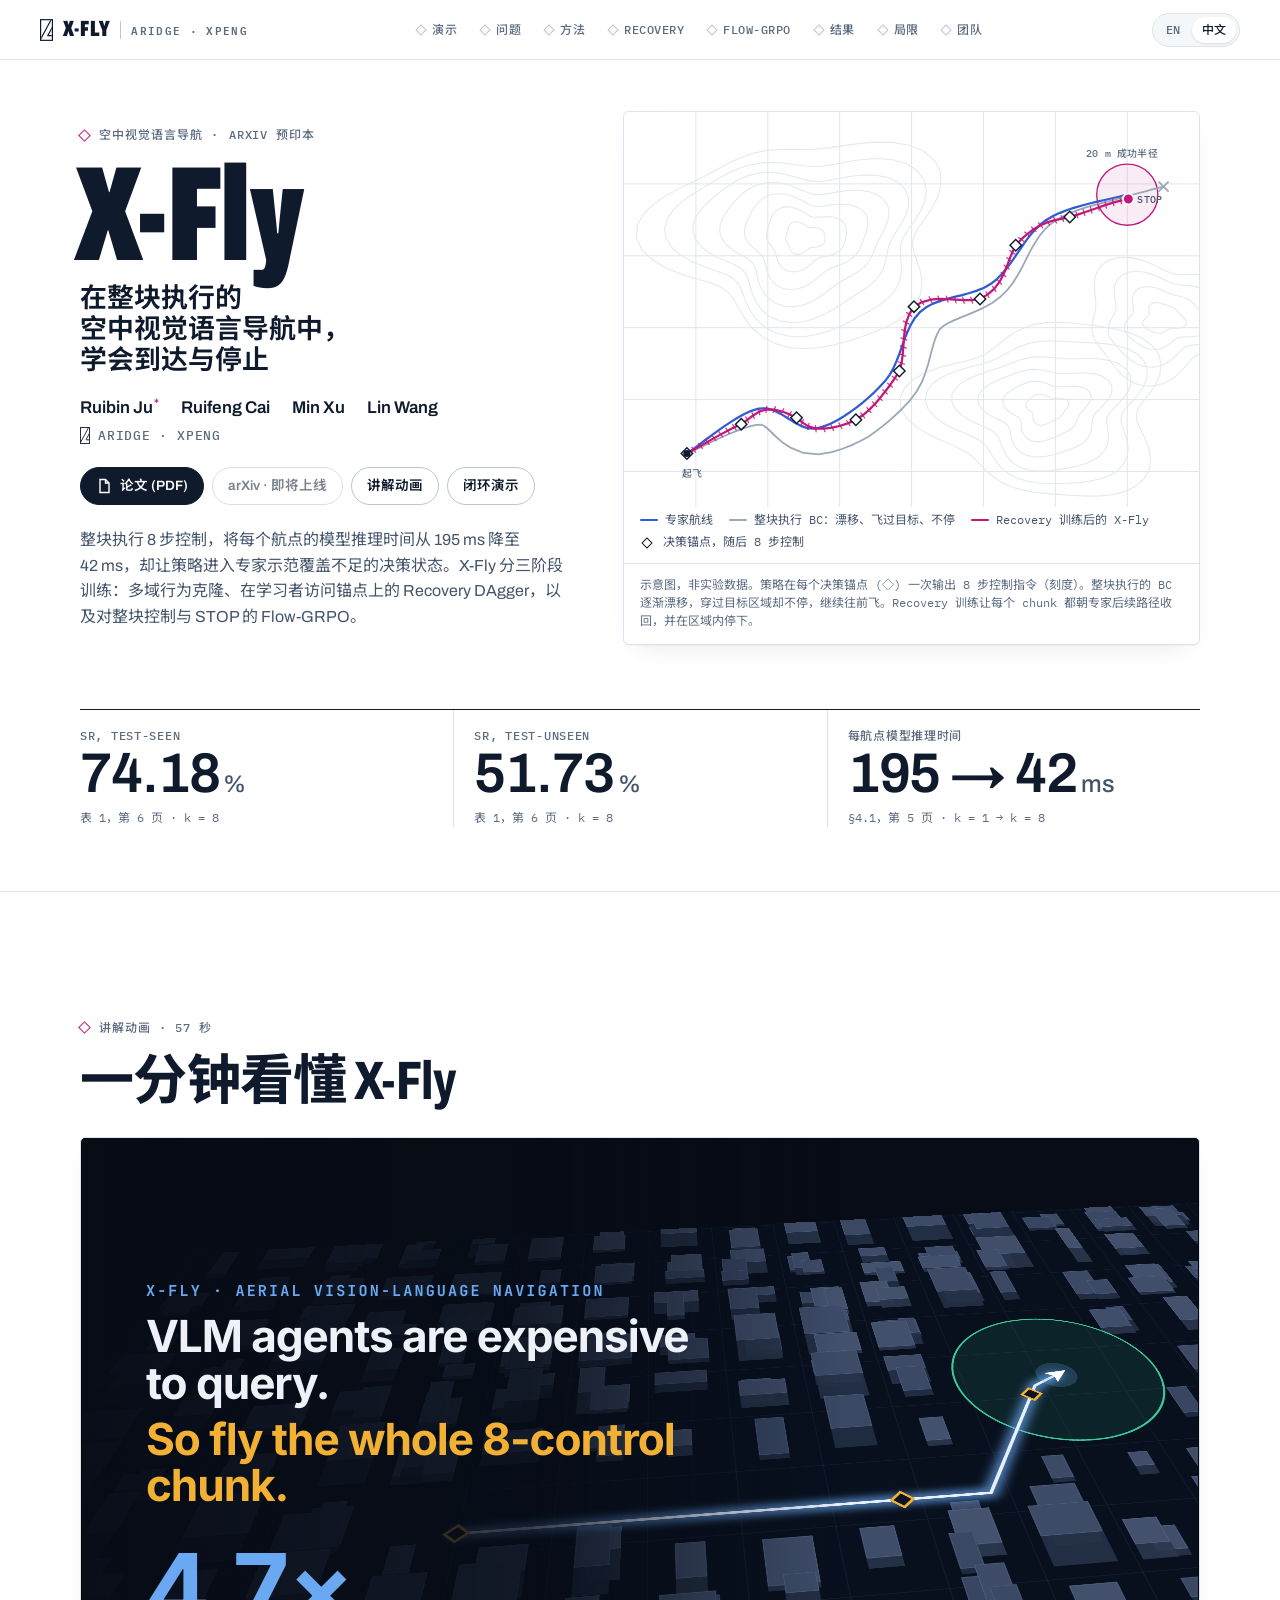
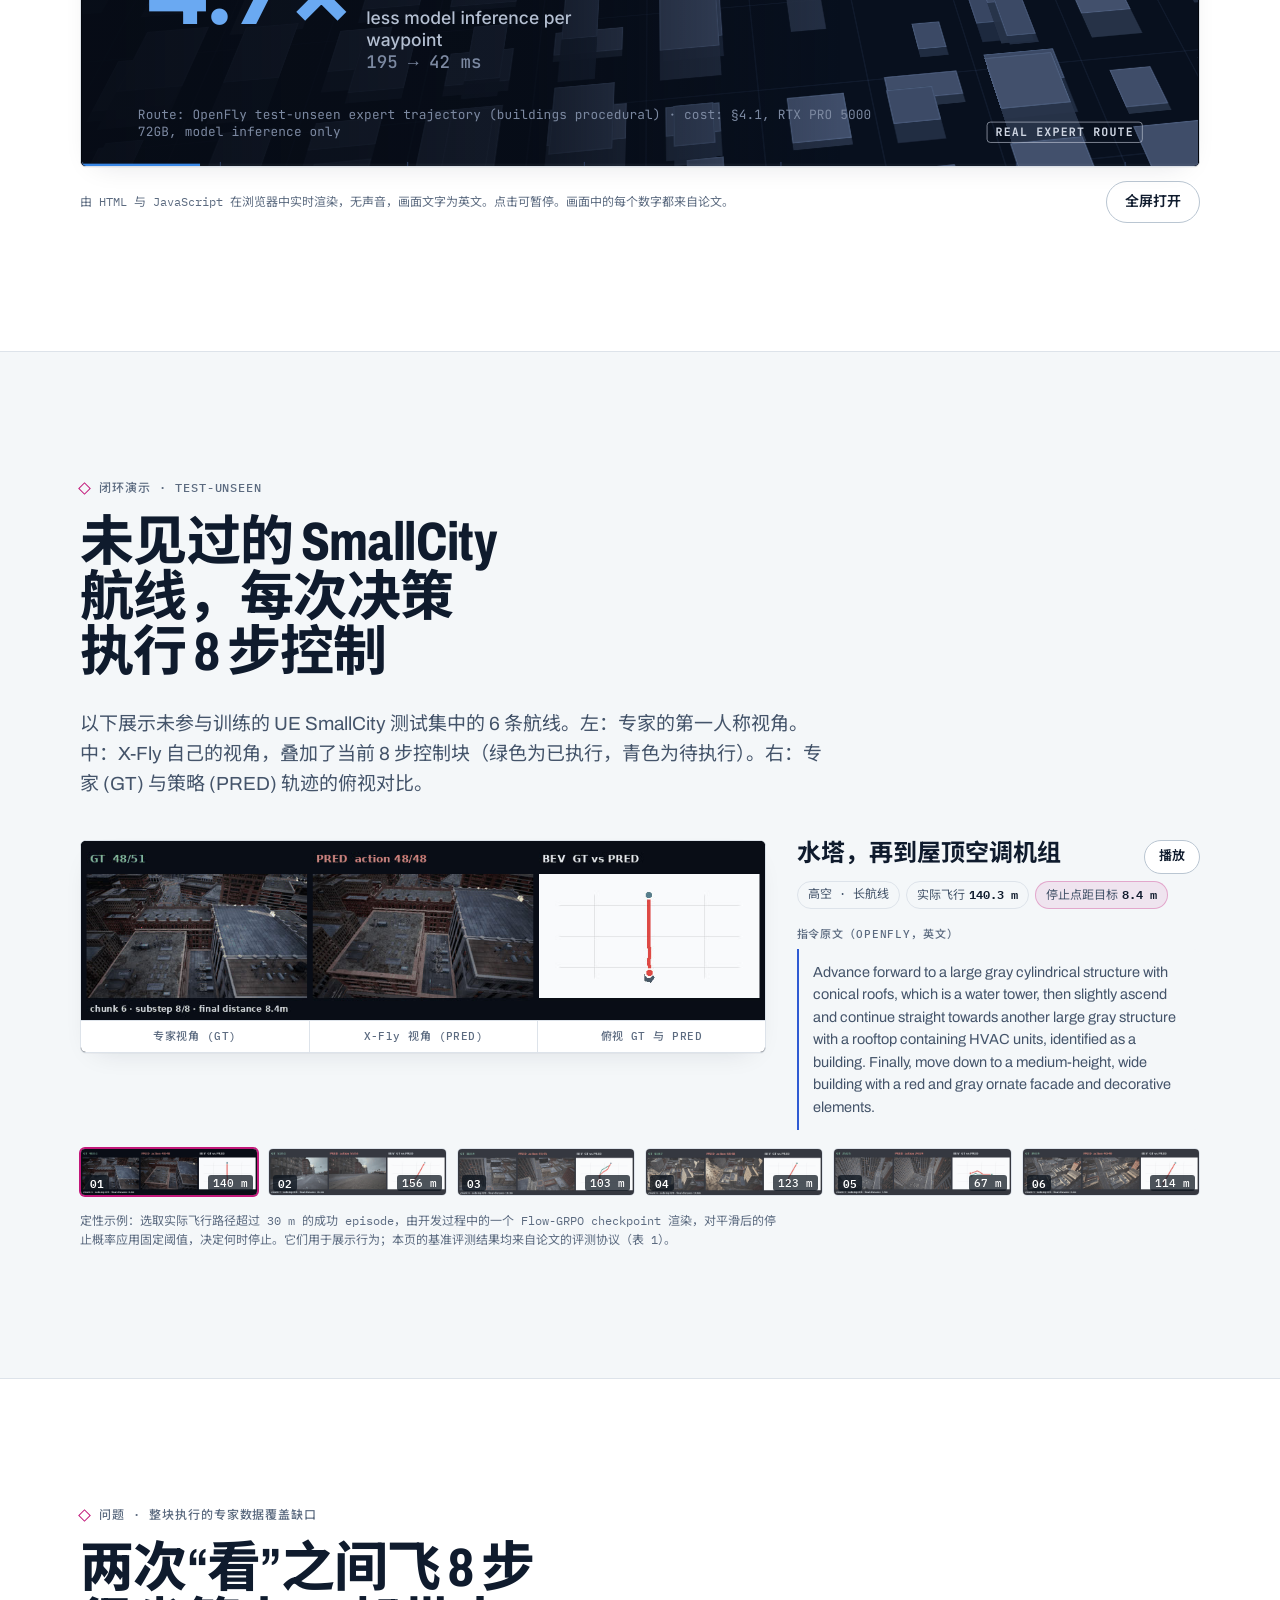
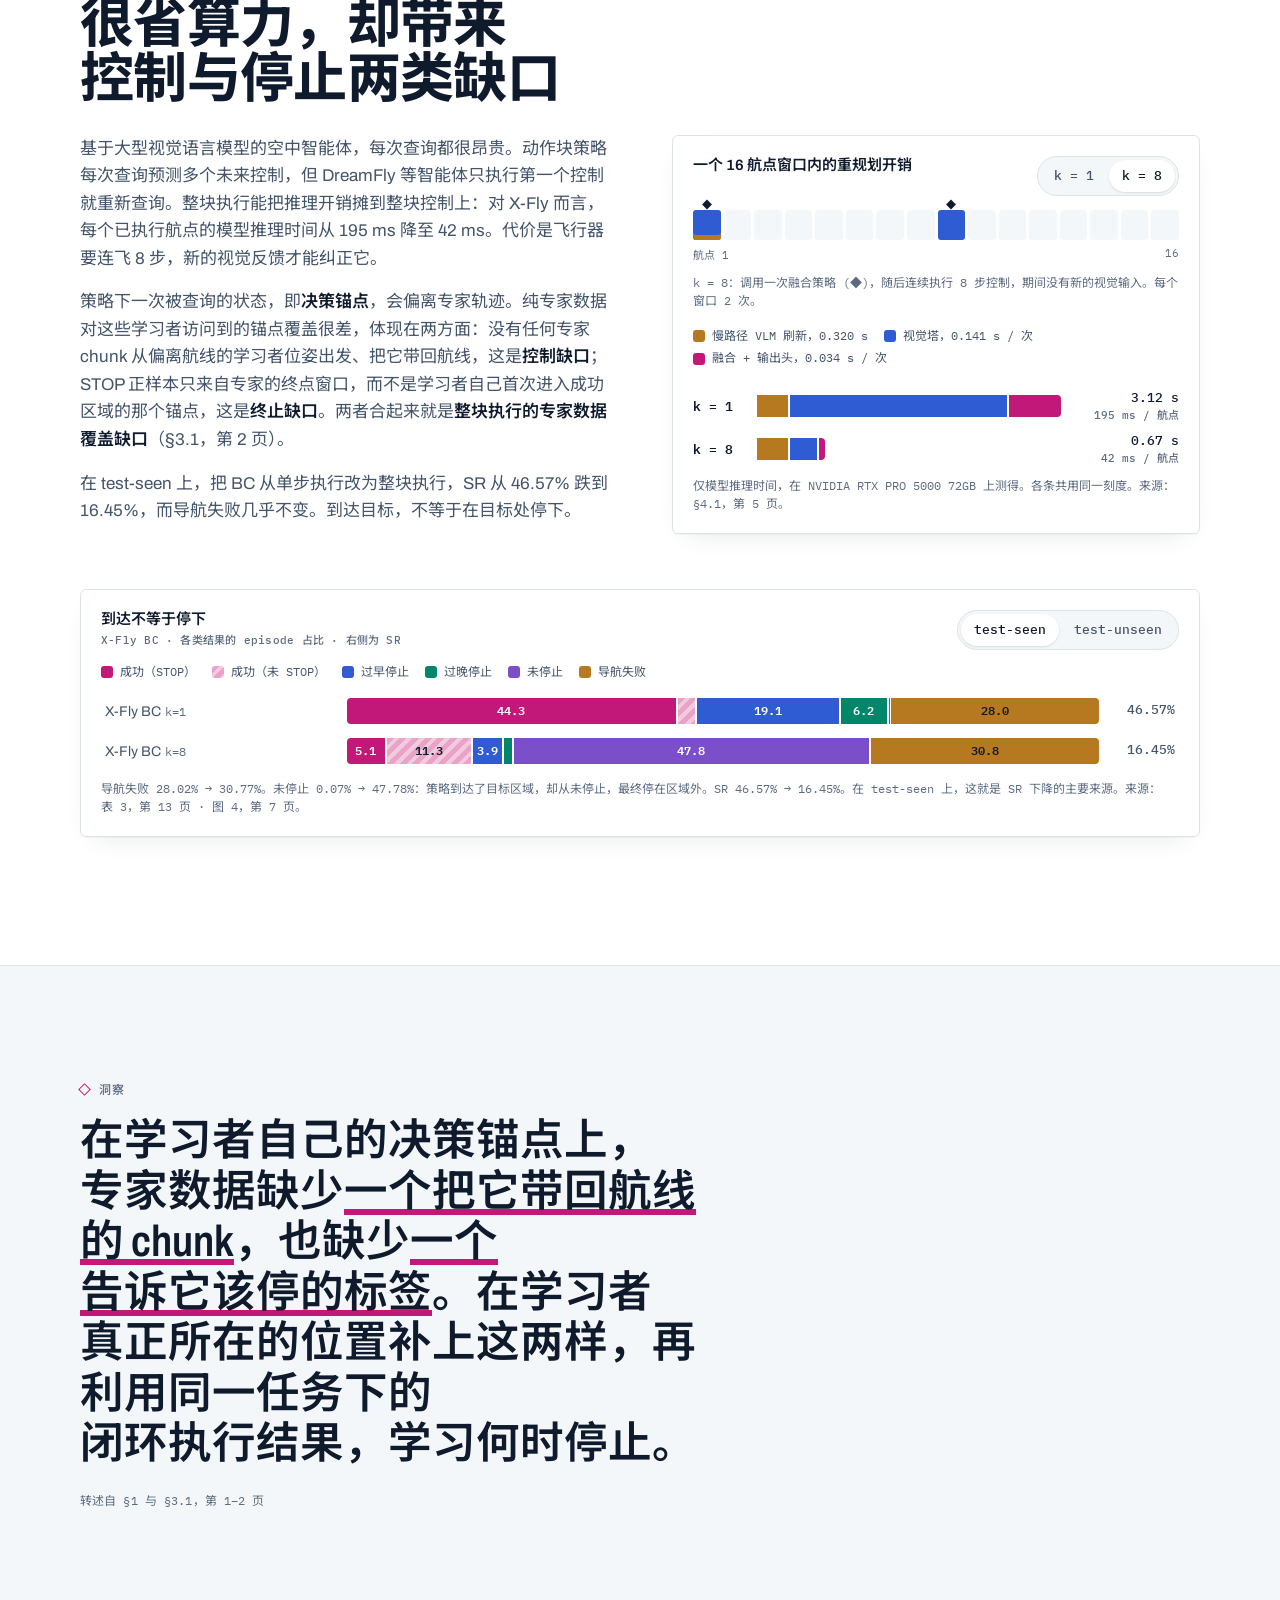
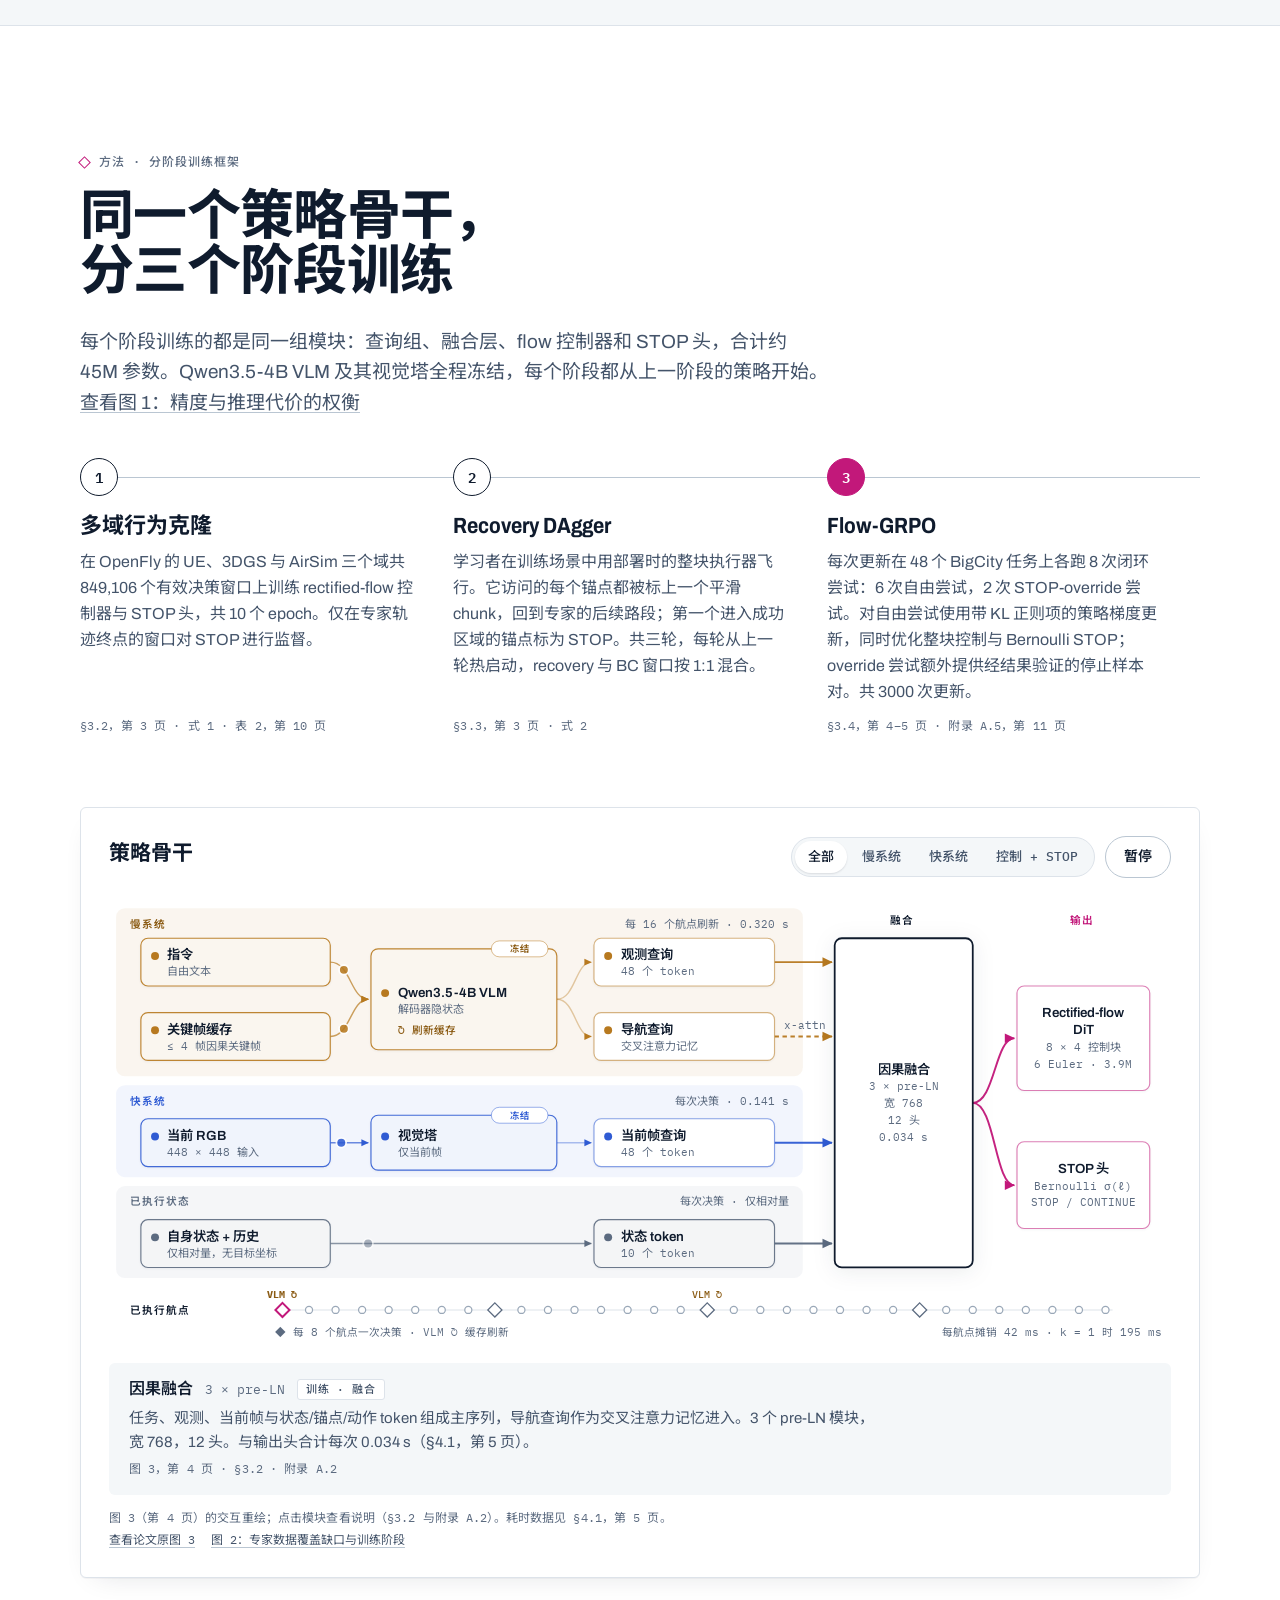
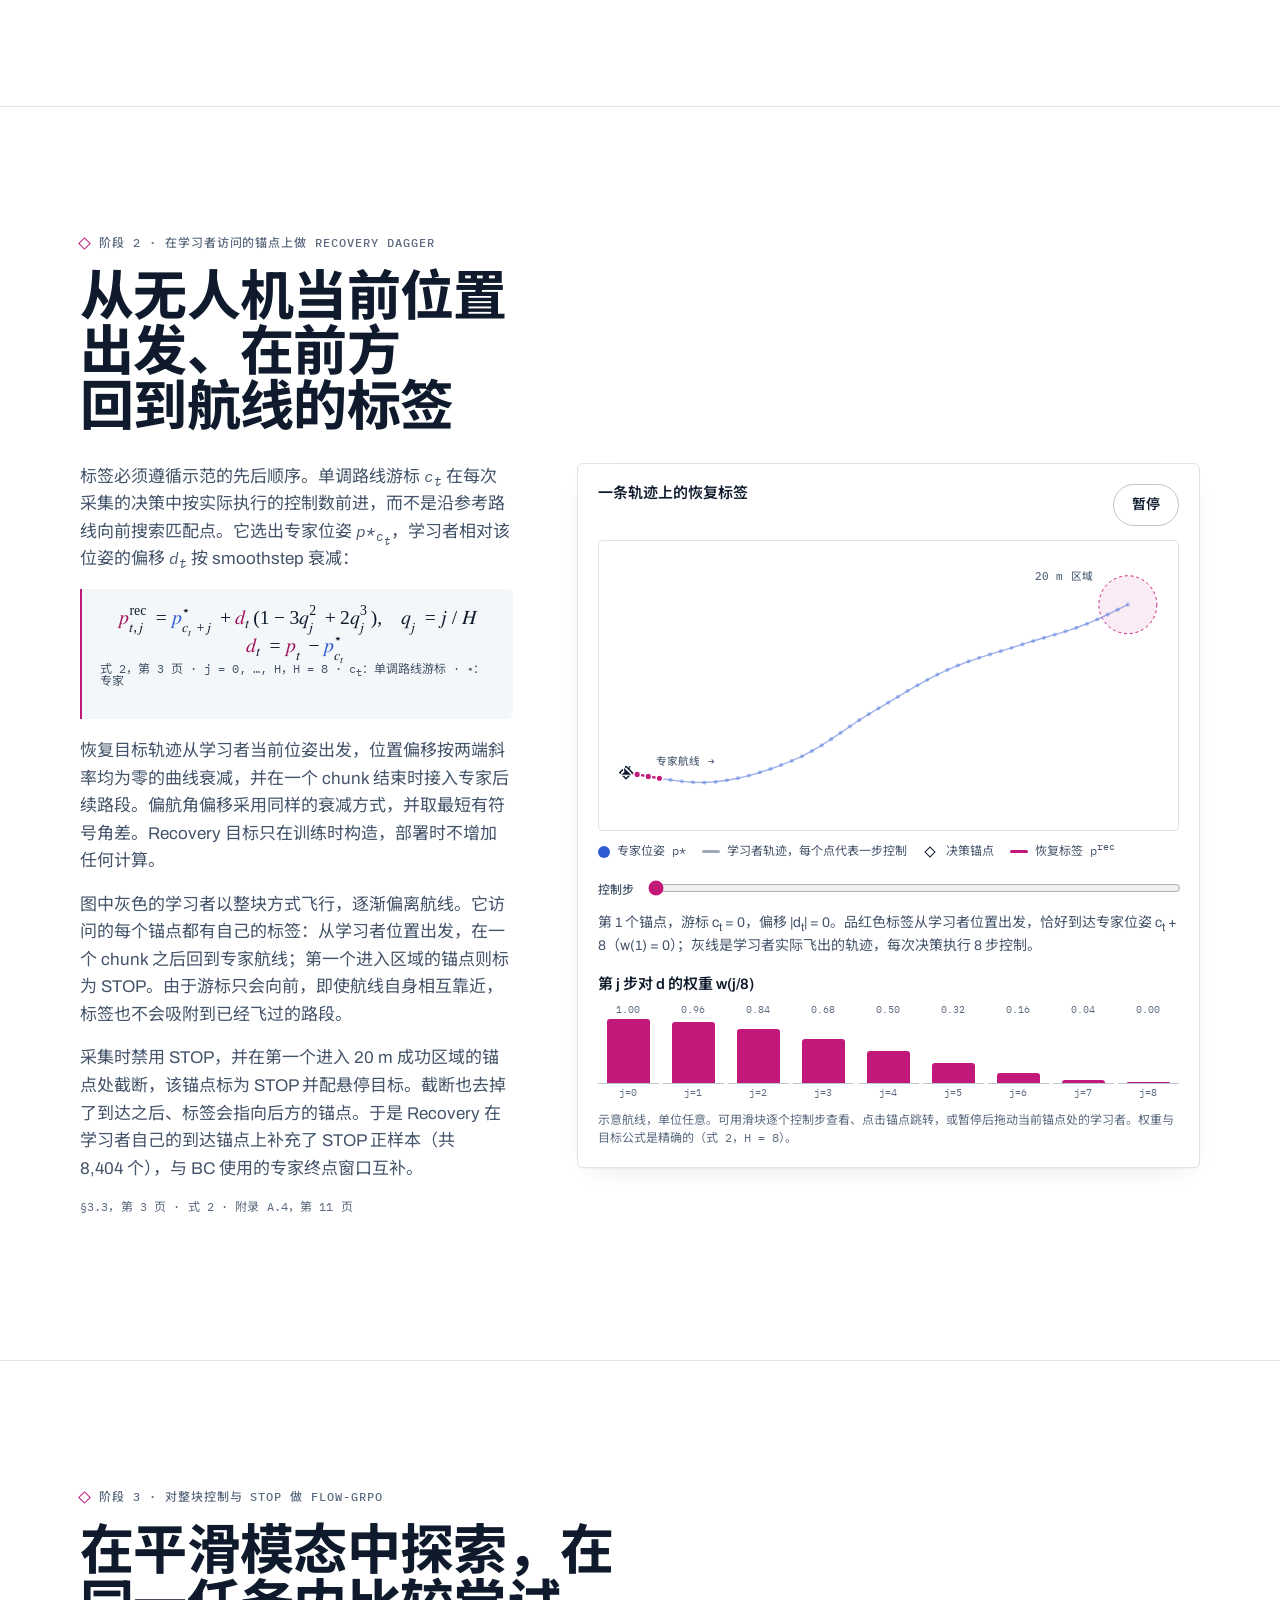
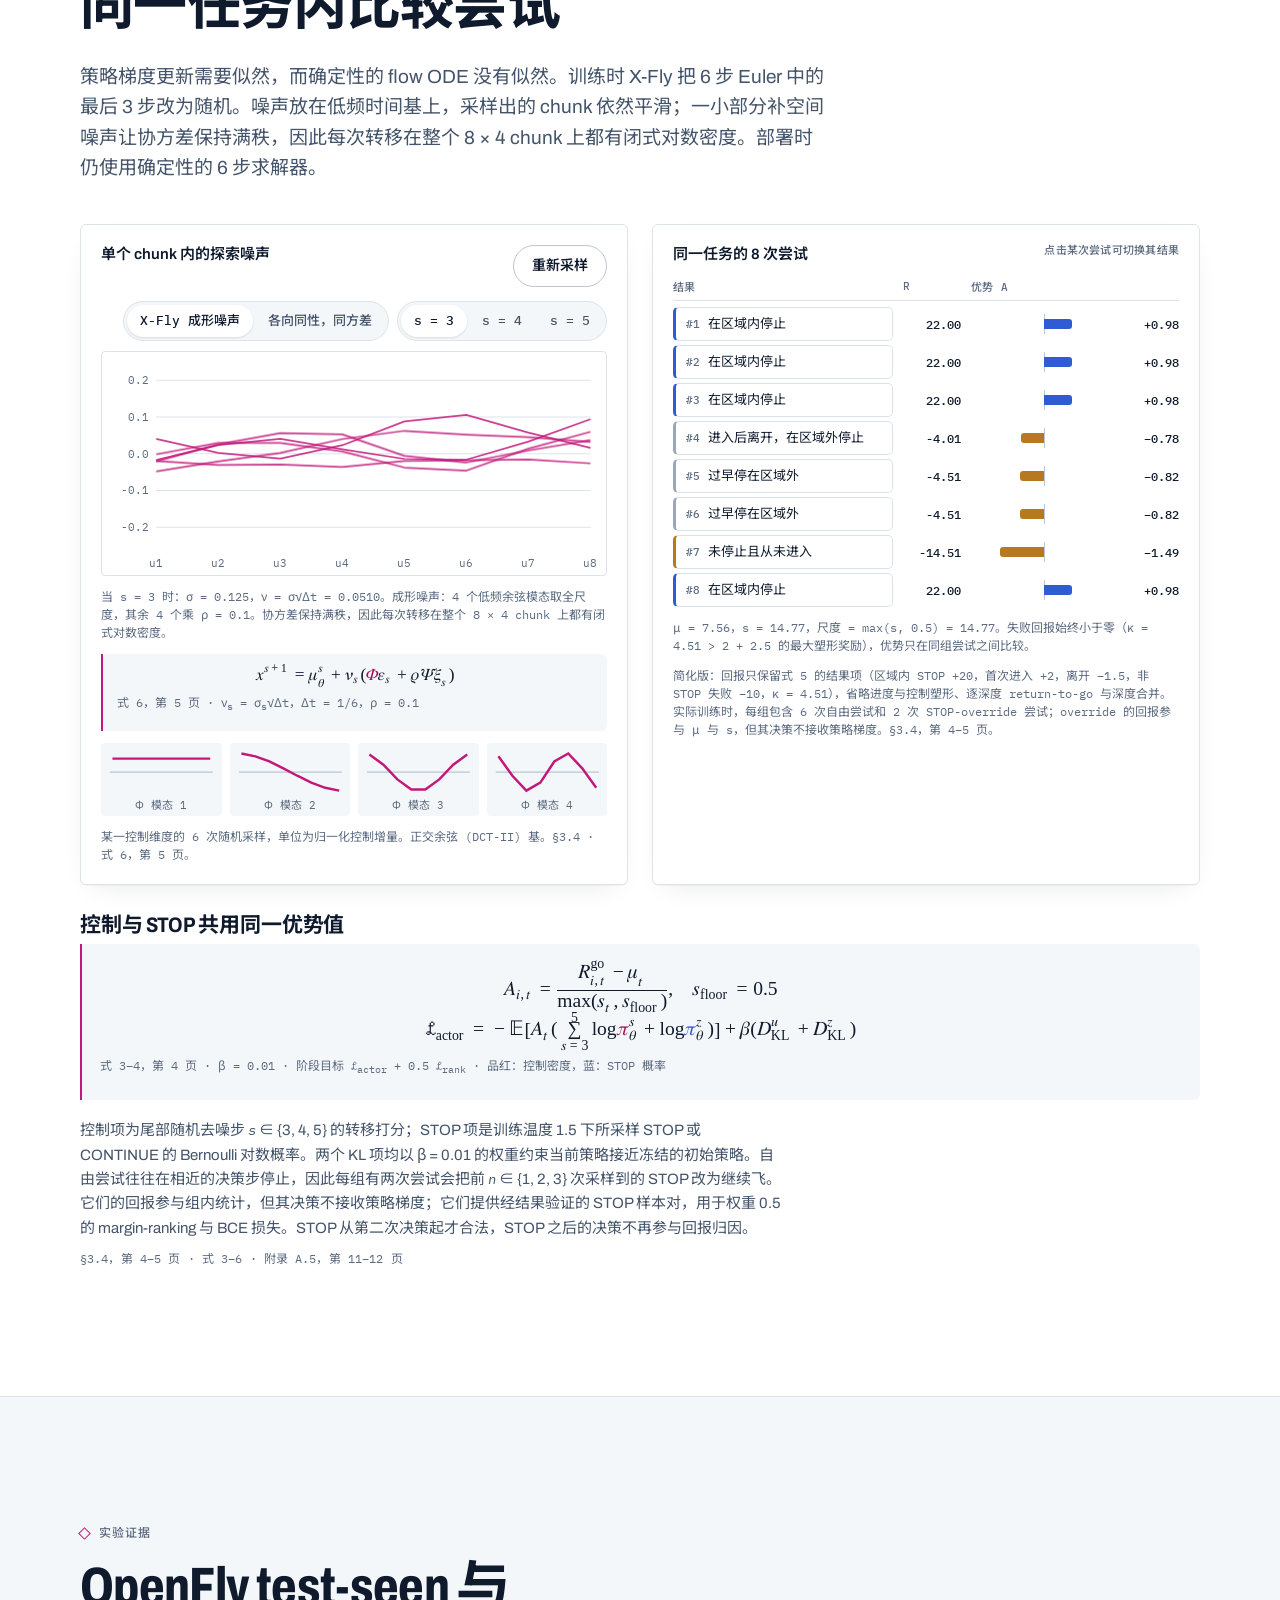
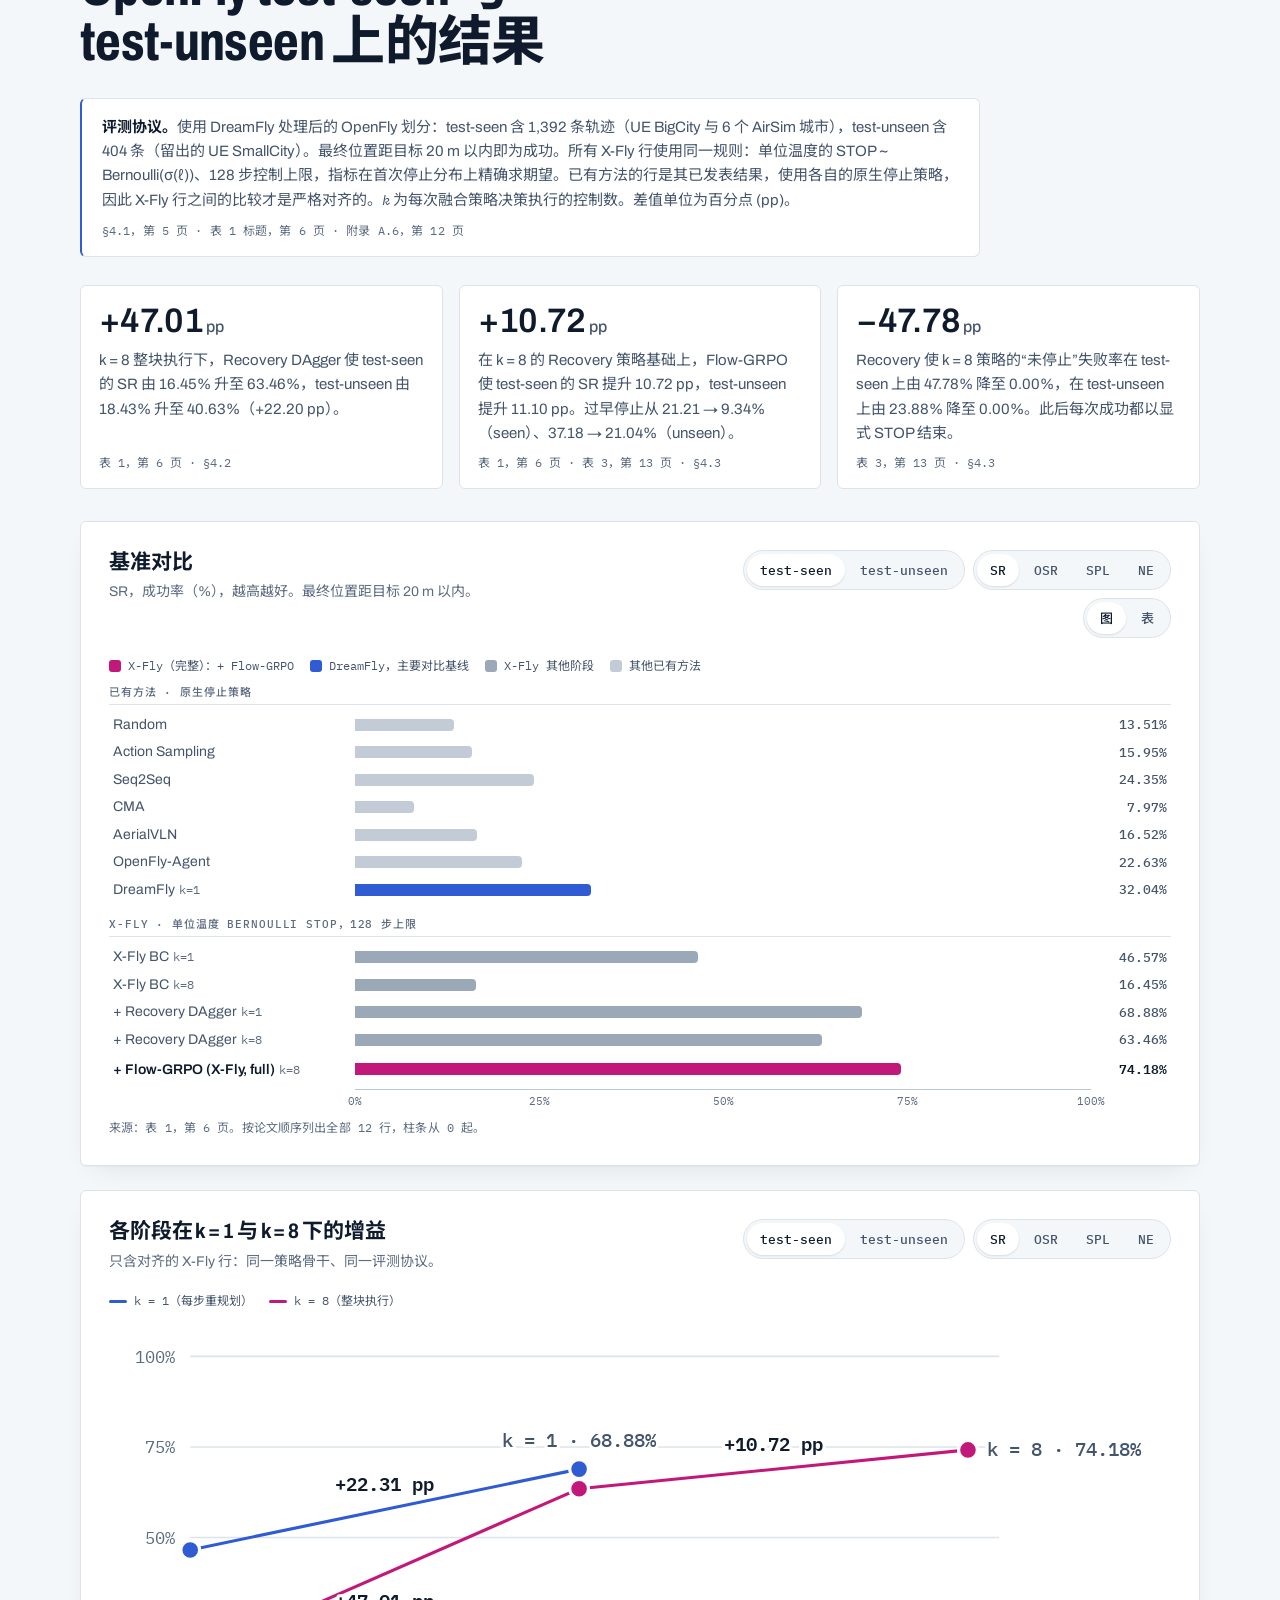
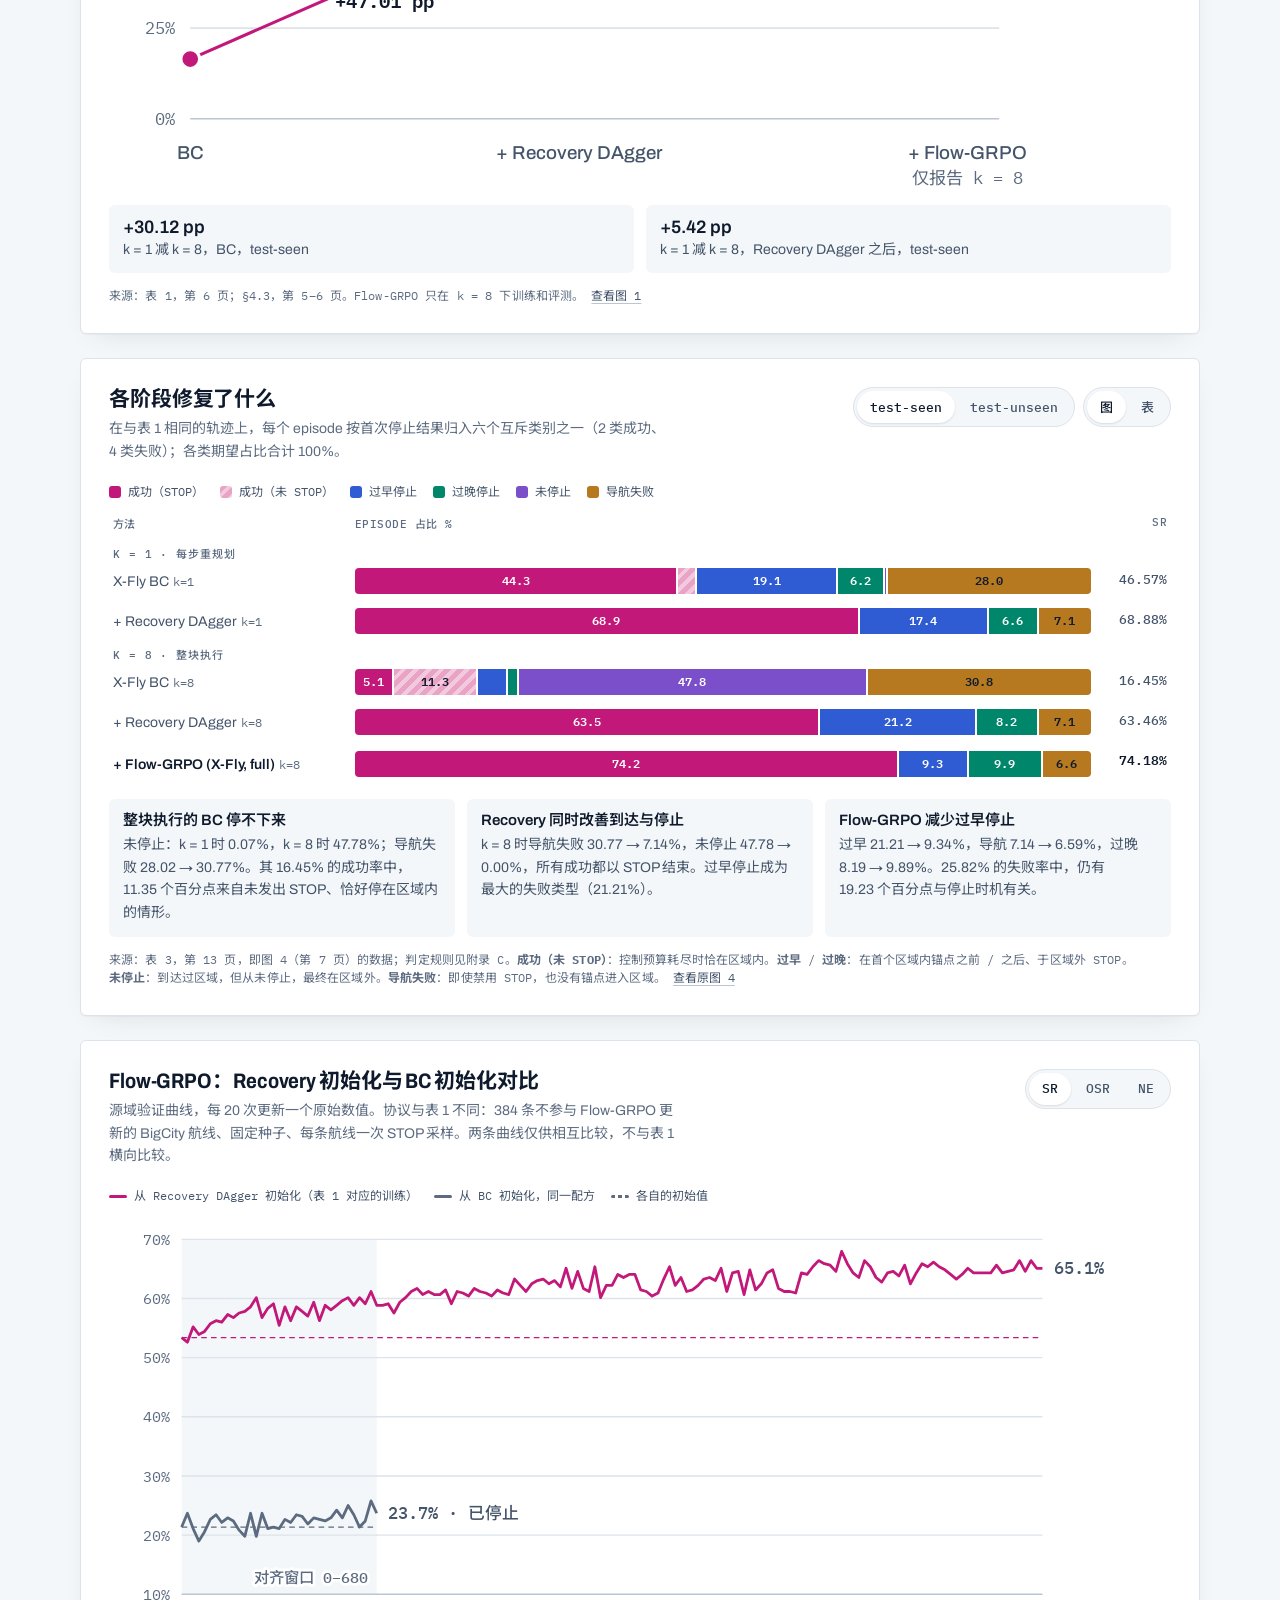
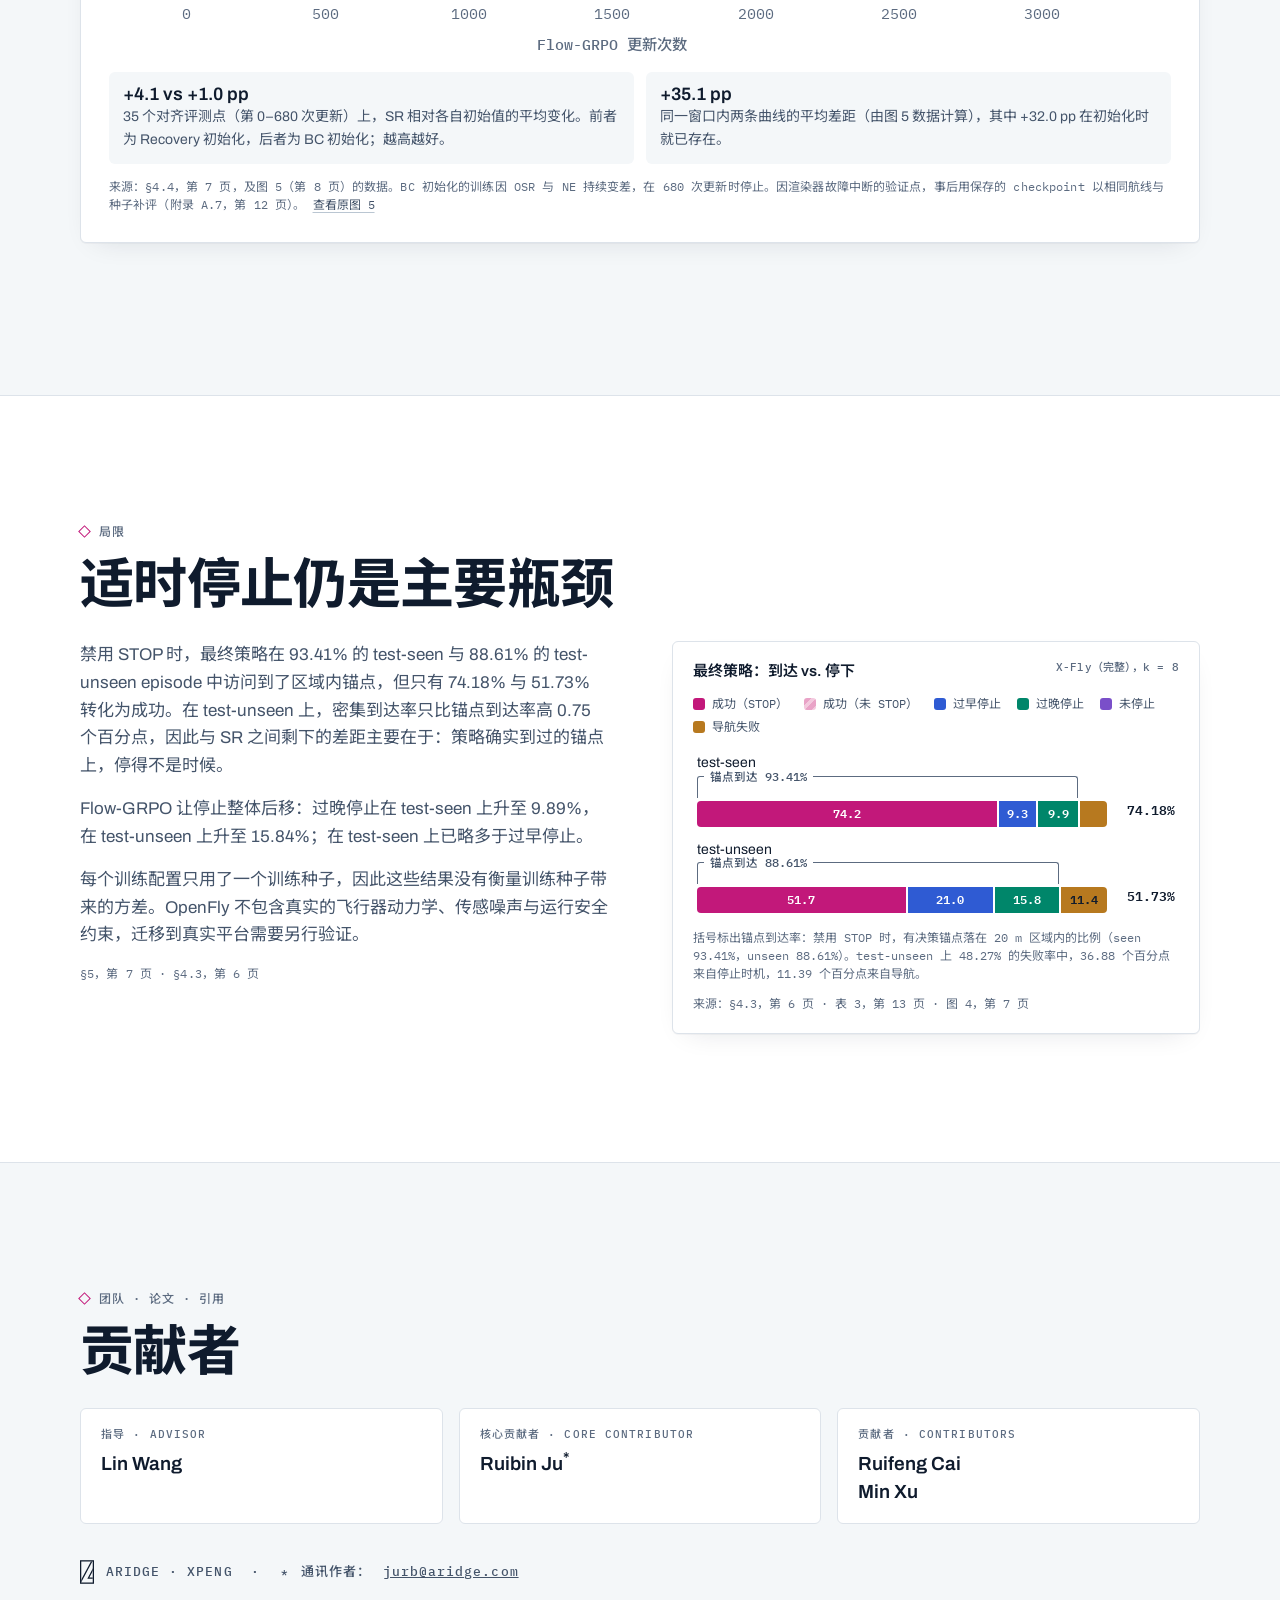
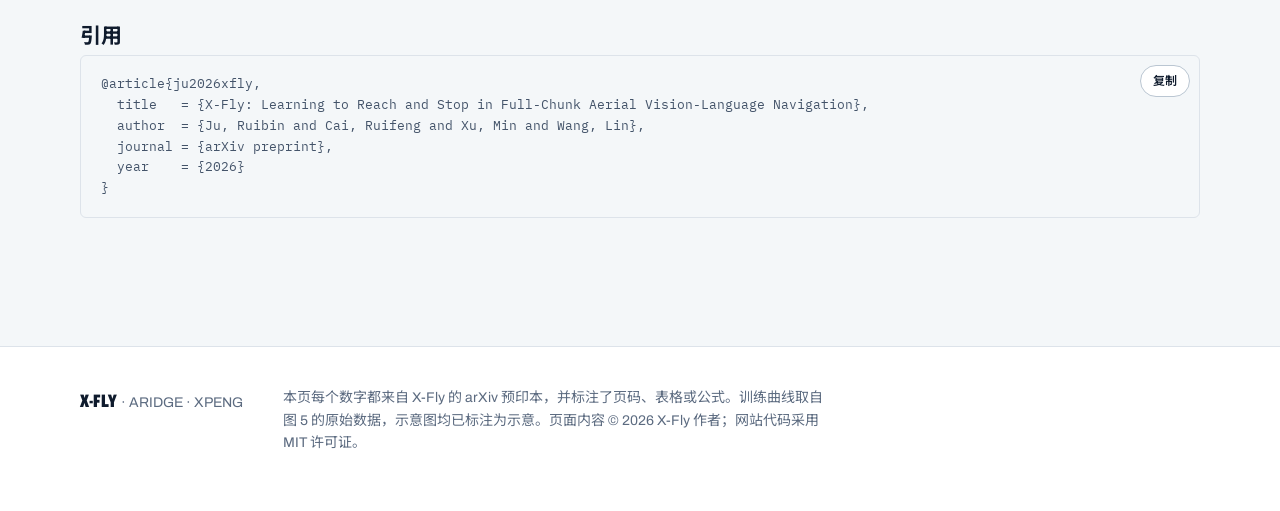
==== commit 784cbd6d: "方法节恢复可交互的策略骨干图并重新设计 按慢系统、快系统、已执行状态三条泳道重绘图 3：脉冲按真实节拍流动（慢系统每 16 个航点刷新一次），底部航点条标出决策与缓存刷新；点击模块在下方显示说明，可按" ====
--- a/zh/index.html
+++ b/zh/index.html
@@ -176,8 +176,9 @@
         <h3 class="h3">策略骨干</h3>
       </div>
       <div data-mount="arch"></div>
-      <p class="figsrc">图 3（第 4 页）；各模块说明转述自 §3.2 与附录 A.2。点击图片可放大。
-        <button class="linkbtn" type="button" data-figure="mechanism_training">查看图 2：专家数据覆盖缺口与训练阶段</button></p>
+      <p class="figsrc">图 3（第 4 页）的交互重绘；点击模块查看说明（§3.2 与附录 A.2）。耗时数据见 §4.1，第 5 页。</p>
+      <p class="figsrc figsrc--links"><button class="linkbtn" type="button" data-figure="model_architecture">查看论文原图 3</button>
+        <button class="linkbtn" type="button" data-figure="mechanism_training">图 2：专家数据覆盖缺口与训练阶段</button></p>
     </div>
   </div>
 </section>
--- a/css/tokens.css
+++ b/css/tokens.css
@@ -27,6 +27,7 @@
   --neg: #B7791F;
 
   --magenta-ink: #A3125F;
+  --amber-ink: #8A5A12;
   --tint-learner: rgba(194, 24, 122, 0.08);
   --tint-expert: rgba(47, 91, 211, 0.08);
 
@@ -46,4 +47,5 @@
 :root:lang(zh) {
   --f-display: 'Archivo', 'PingFang SC', 'Hiragino Sans GB', 'Noto Sans SC', 'Microsoft YaHei', sans-serif;
   --f-body: 'Archivo', 'PingFang SC', 'Hiragino Sans GB', 'Noto Sans SC', 'Microsoft YaHei', system-ui, sans-serif;
+  --f-mono: 'IBM Plex Mono', ui-monospace, 'SFMono-Regular', Menlo, 'PingFang SC', 'Noto Sans SC', 'Microsoft YaHei', sans-serif;
 }
--- a/css/widgets.css
+++ b/css/widgets.css
@@ -146,3 +146,67 @@
 .lab-svg .pl-stop circle { fill: var(--learner); }
 .lab-step { fill: var(--muted-mark); }
 .lab-drone { fill: var(--ink); stroke: var(--surface); stroke-width: 1.2; }
+
+/* ---- architecture: interactive lanes (arch.js) ---- */
+.archx--slow { --c: var(--amber); --ci: var(--amber-ink); --tint: rgba(183, 121, 31, 0.07); }
+.archx--fast { --c: var(--expert); --tint: rgba(47, 91, 211, 0.06); }
+.archx--motion { --c: var(--ink-3); --tint: rgba(92, 107, 128, 0.06); }
+.archx--fusion { --c: var(--ink); --tint: rgba(15, 27, 45, 0.04); }
+.archx--head { --c: var(--learner); --tint: rgba(194, 24, 122, 0.06); }
+.arch__head .archx__ctl { display: flex; flex-wrap: wrap; gap: 10px; align-items: center; }
+.archx__svg { display: block; width: 100%; height: auto; overflow: visible; }
+.archx-lane, .archx-node, .archx-edge { transition: opacity .25s; }
+.archx-band { fill: var(--tint); stroke: none; }
+.archx-lt { font: 600 12px var(--f-mono); letter-spacing: 0.1em; fill: var(--ci, var(--c)); }
+.archx-lr { font: 400 12.5px var(--f-mono); fill: var(--ink-3); }
+.archx-node { cursor: pointer; outline: none; }
+.archx-box { fill: var(--surface); stroke: var(--c); stroke-opacity: .55; stroke-width: 1.3; transition: stroke-opacity .2s, stroke-width .2s, fill .25s; filter: drop-shadow(0 1px 1.5px rgba(15, 27, 45, 0.06)); }
+.archx-hatchfill { fill: url(#archx-hatch); pointer-events: none; }
+.archx-hatch { stroke: var(--c); stroke-opacity: .10; stroke-width: 2.4; }
+.archx-dot { fill: var(--c); }
+.archx-node .arch-t { font: 600 15px var(--f-body); fill: var(--ink); pointer-events: none; }
+.archx-node .arch-s { font: 400 12.5px var(--f-mono); fill: var(--ink-3); pointer-events: none; }
+.archx-pill { fill: var(--surface); stroke: var(--c); stroke-opacity: .55; }
+.archx-pillt { font: 600 10.5px var(--f-mono); letter-spacing: .08em; fill: var(--ci, var(--c)); pointer-events: none; }
+.archx-status { font: 500 12px var(--f-mono); fill: var(--ink-3); pointer-events: none; }
+.archx-status.is-refresh { fill: var(--amber-ink); }
+.archx-node:hover .archx-box, .archx-node:focus-visible .archx-box { stroke-opacity: 1; stroke-width: 2; }
+.archx-node:focus-visible .archx-box { stroke: var(--ink); }
+.archx-node.is-hot .archx-box { fill: color-mix(in srgb, var(--c) 7%, var(--surface)); stroke-opacity: .9; }
+.archx-node.is-selected .archx-box { stroke-opacity: 1; stroke-width: 2; filter: drop-shadow(0 4px 12px rgba(15, 23, 42, 0.08)); }
+.archx-edge { fill: none; stroke: var(--c); stroke-opacity: .38; stroke-width: 1.6; }
+.archx-edge--mem { stroke-dasharray: 5 4; }
+.archx-edge.is-active { stroke-opacity: .7; }
+.archx-edge.is-linked { stroke-opacity: .95; stroke-width: 2.2; }
+.archx-ah { fill: var(--c); }
+.archx-pulse { fill: var(--c); stroke: var(--surface); stroke-width: 2; pointer-events: none; opacity: 0; }
+.archx-note { font: 400 12px var(--f-mono); fill: var(--ink-3); }
+.archx-axis { stroke: var(--rule); stroke-width: 1.2; }
+.archx-wp { fill: var(--surface); stroke: var(--muted-mark); stroke-width: 1.4; transition: fill .15s, stroke .15s; }
+.archx-wp.is-done { fill: var(--learner); stroke: var(--learner); }
+.archx-dia { fill: var(--surface); stroke: var(--ink-3); stroke-width: 1.4; }
+.archx-dia.is-done { fill: var(--ink); stroke: var(--ink); }
+.archx-dia.is-now { stroke: var(--learner); stroke-width: 2.2; }
+.archx-ref { font: 500 11.5px var(--f-mono); fill: var(--amber-ink); }
+.archx-ref.is-now { font-weight: 700; }
+/* Dimmed context keeps readable text; only strokes, fills and connectors fade. */
+.archx-node.is-dim .archx-box { stroke-opacity: .18; fill: var(--surface); filter: none; }
+.archx-node.is-dim .archx-dot, .archx-node.is-dim .archx-pill, .archx-node.is-dim .archx-hatchfill { opacity: .3; }
+.archx-node.is-dim .arch-t, .archx-node.is-dim .arch-s, .archx-node.is-dim .archx-status, .archx-node.is-dim .archx-pillt { fill: var(--ink-3); }
+.archx-lane.is-dim .archx-band { opacity: .35; }
+.archx-lane.is-dim .archx-lt { fill: var(--ink-3); }
+.archx-edge.is-dim { opacity: .15; }
+.archx__info { margin-top: 16px; padding: 16px 20px; border-radius: var(--radius); background: var(--band); }
+.archx__ih { display: flex; flex-wrap: wrap; align-items: baseline; gap: 4px 12px; margin-bottom: 6px; }
+.archx__info h4 { font: 600 16px/1.3 var(--f-body); margin: 0; }
+.archx__sub { font: 400 12.5px var(--f-mono); color: var(--ink-3); }
+.archx__info .tag { align-self: center; font: 500 11px/1 var(--f-mono); text-transform: uppercase; letter-spacing: 0.06em; padding: 4px 8px; border-radius: 3px; background: var(--surface); color: var(--ink-2); border: 1px solid var(--rule); }
+.archx__info p { margin: 0 0 6px; font-size: 15px; color: var(--ink-2); max-width: 84ch; }
+.archx__info .stage__src { margin: 0; font-size: 12px; color: var(--ink-3); }
+.archx__cards { display: none; }
+@media (max-width: 960px) {
+  .archx, .arch__head .archx__ctl { display: none; }
+  .archx__cards { display: grid; gap: 22px; }
+}
+
+.figsrc--links { display: flex; flex-wrap: wrap; gap: 6px 16px; margin-top: 4px; }
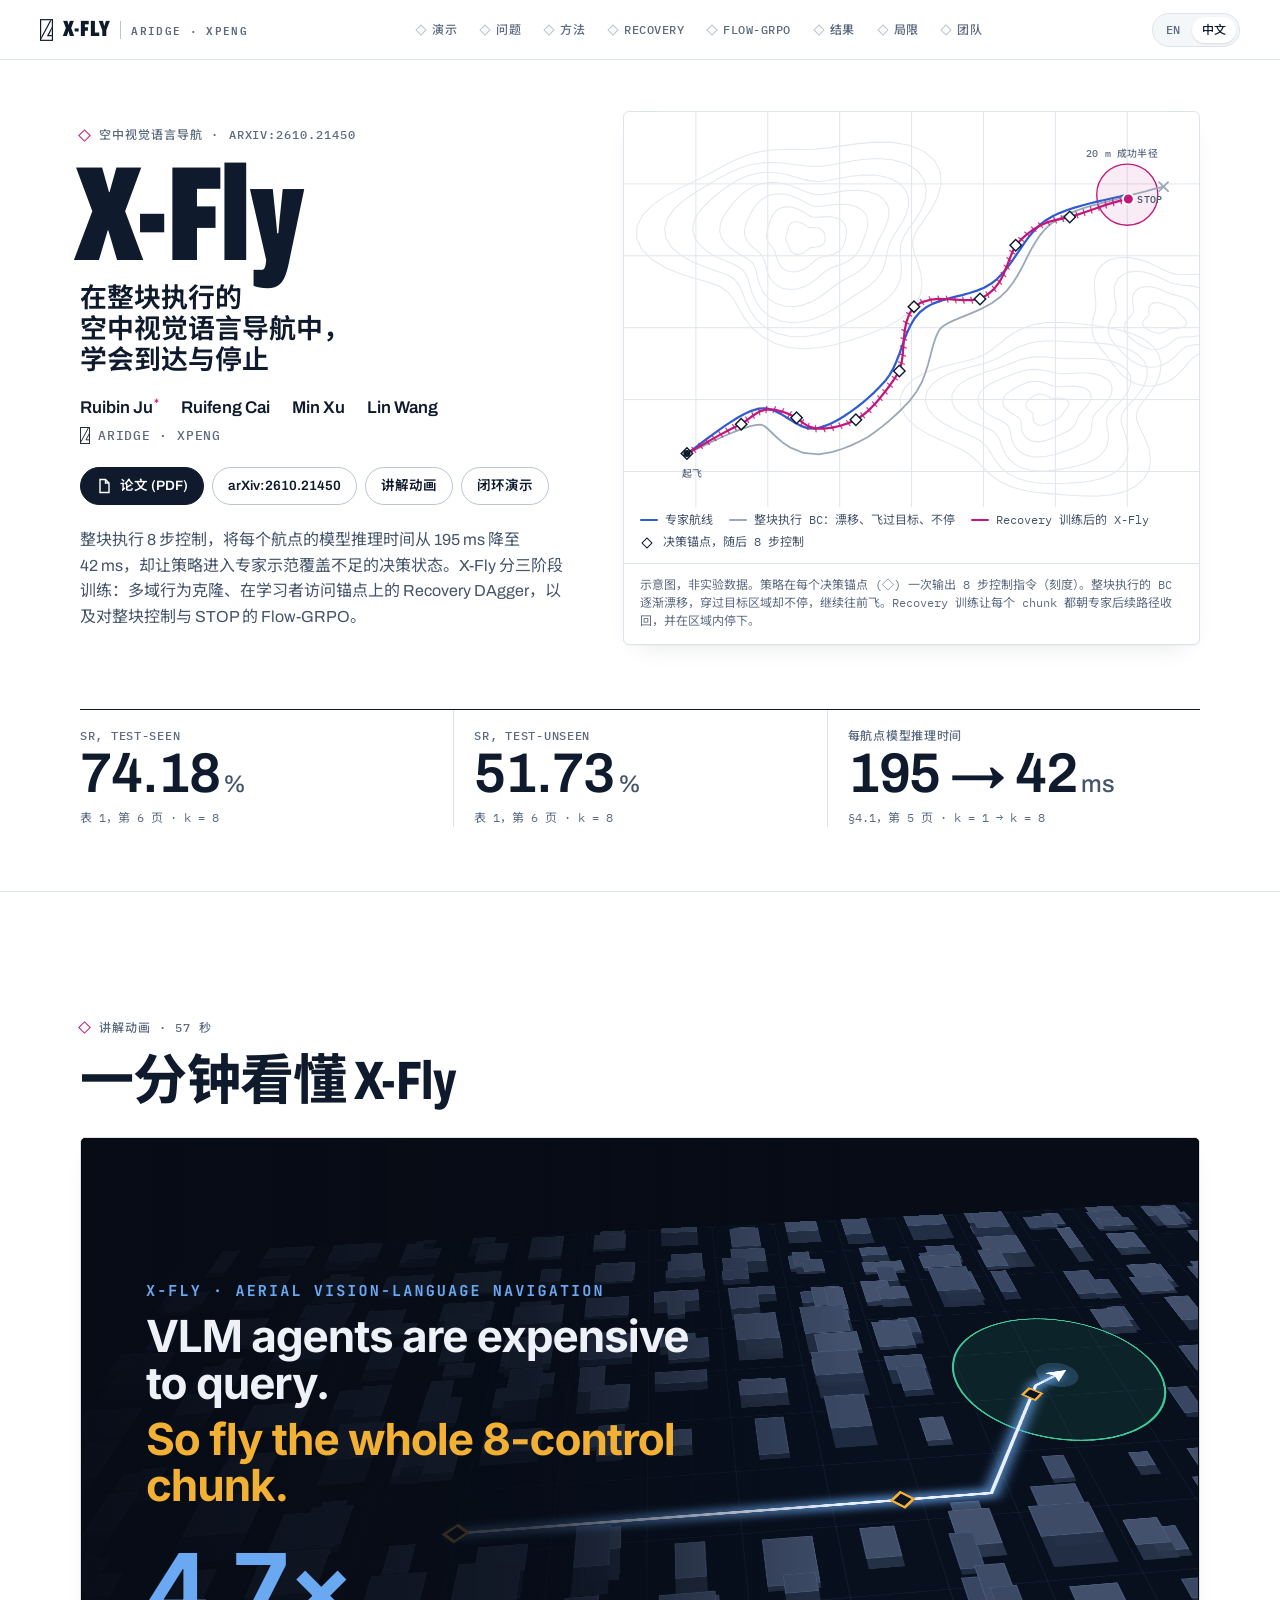
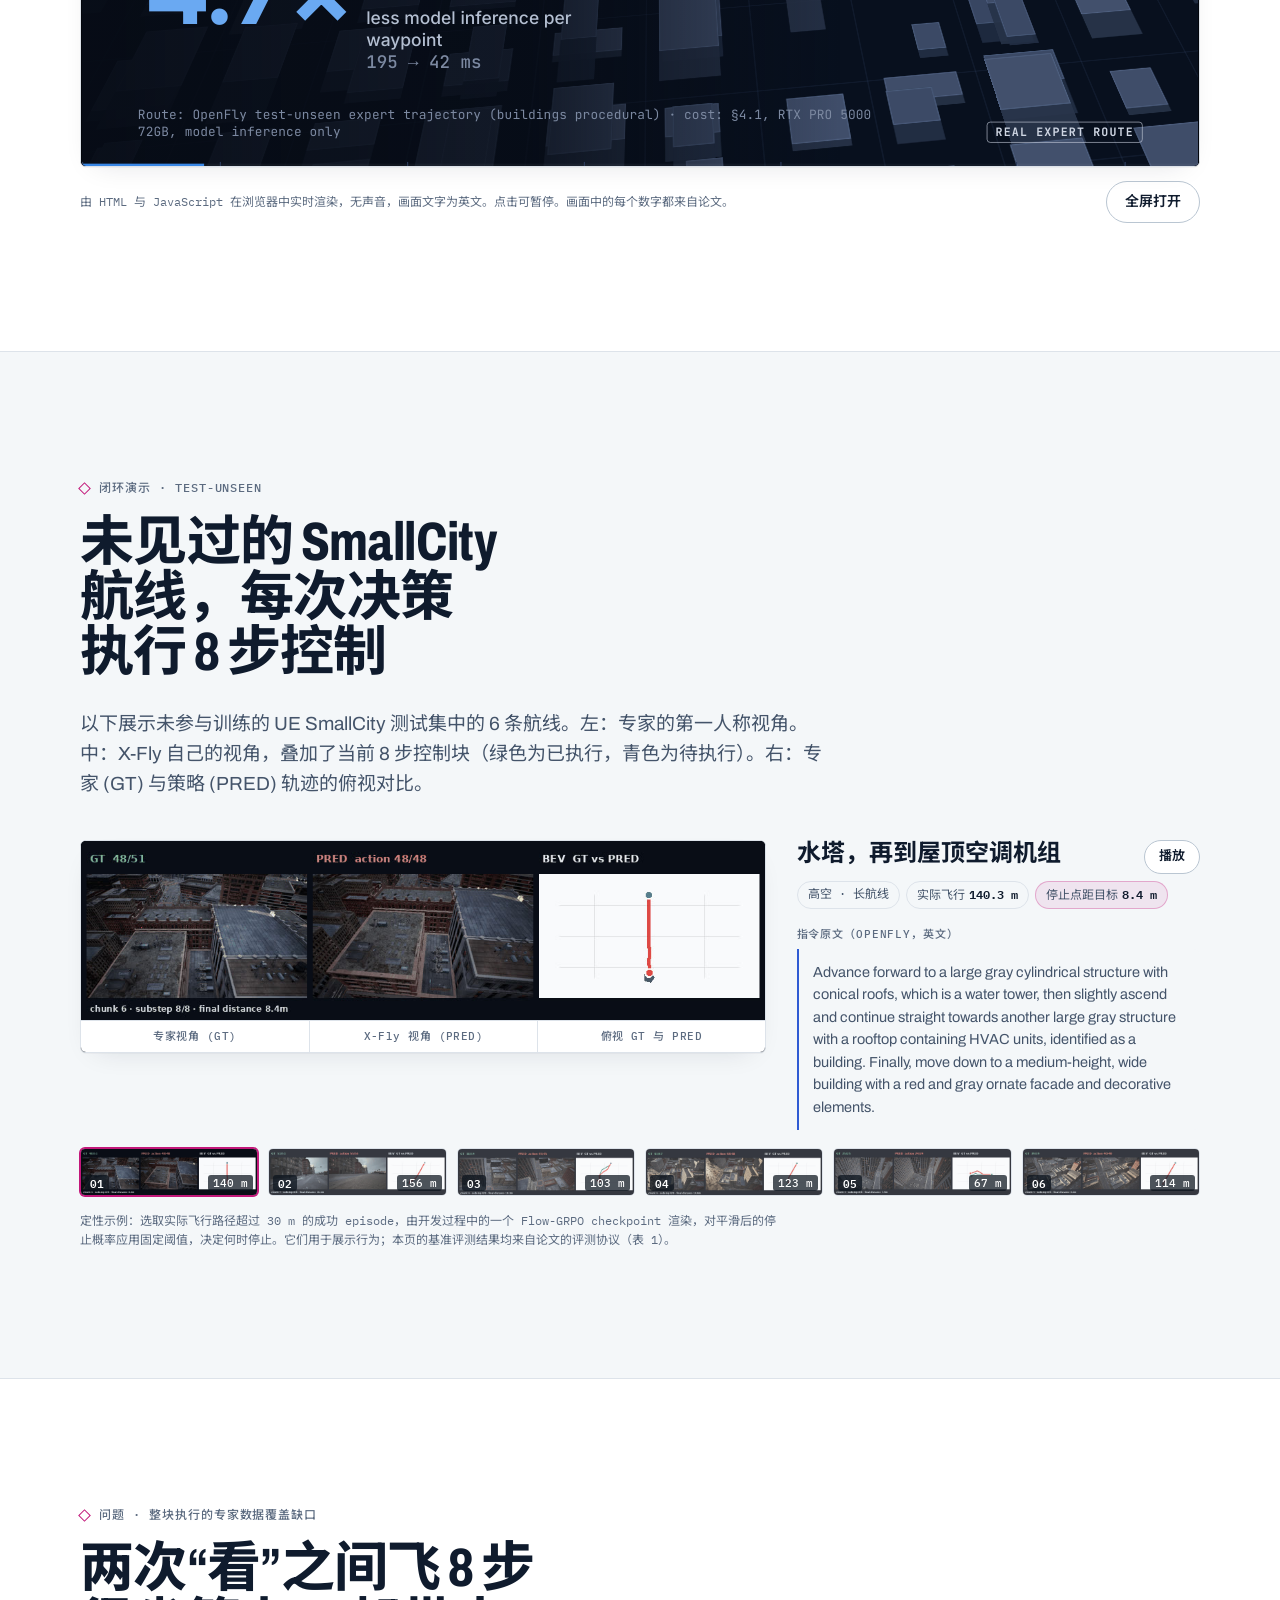
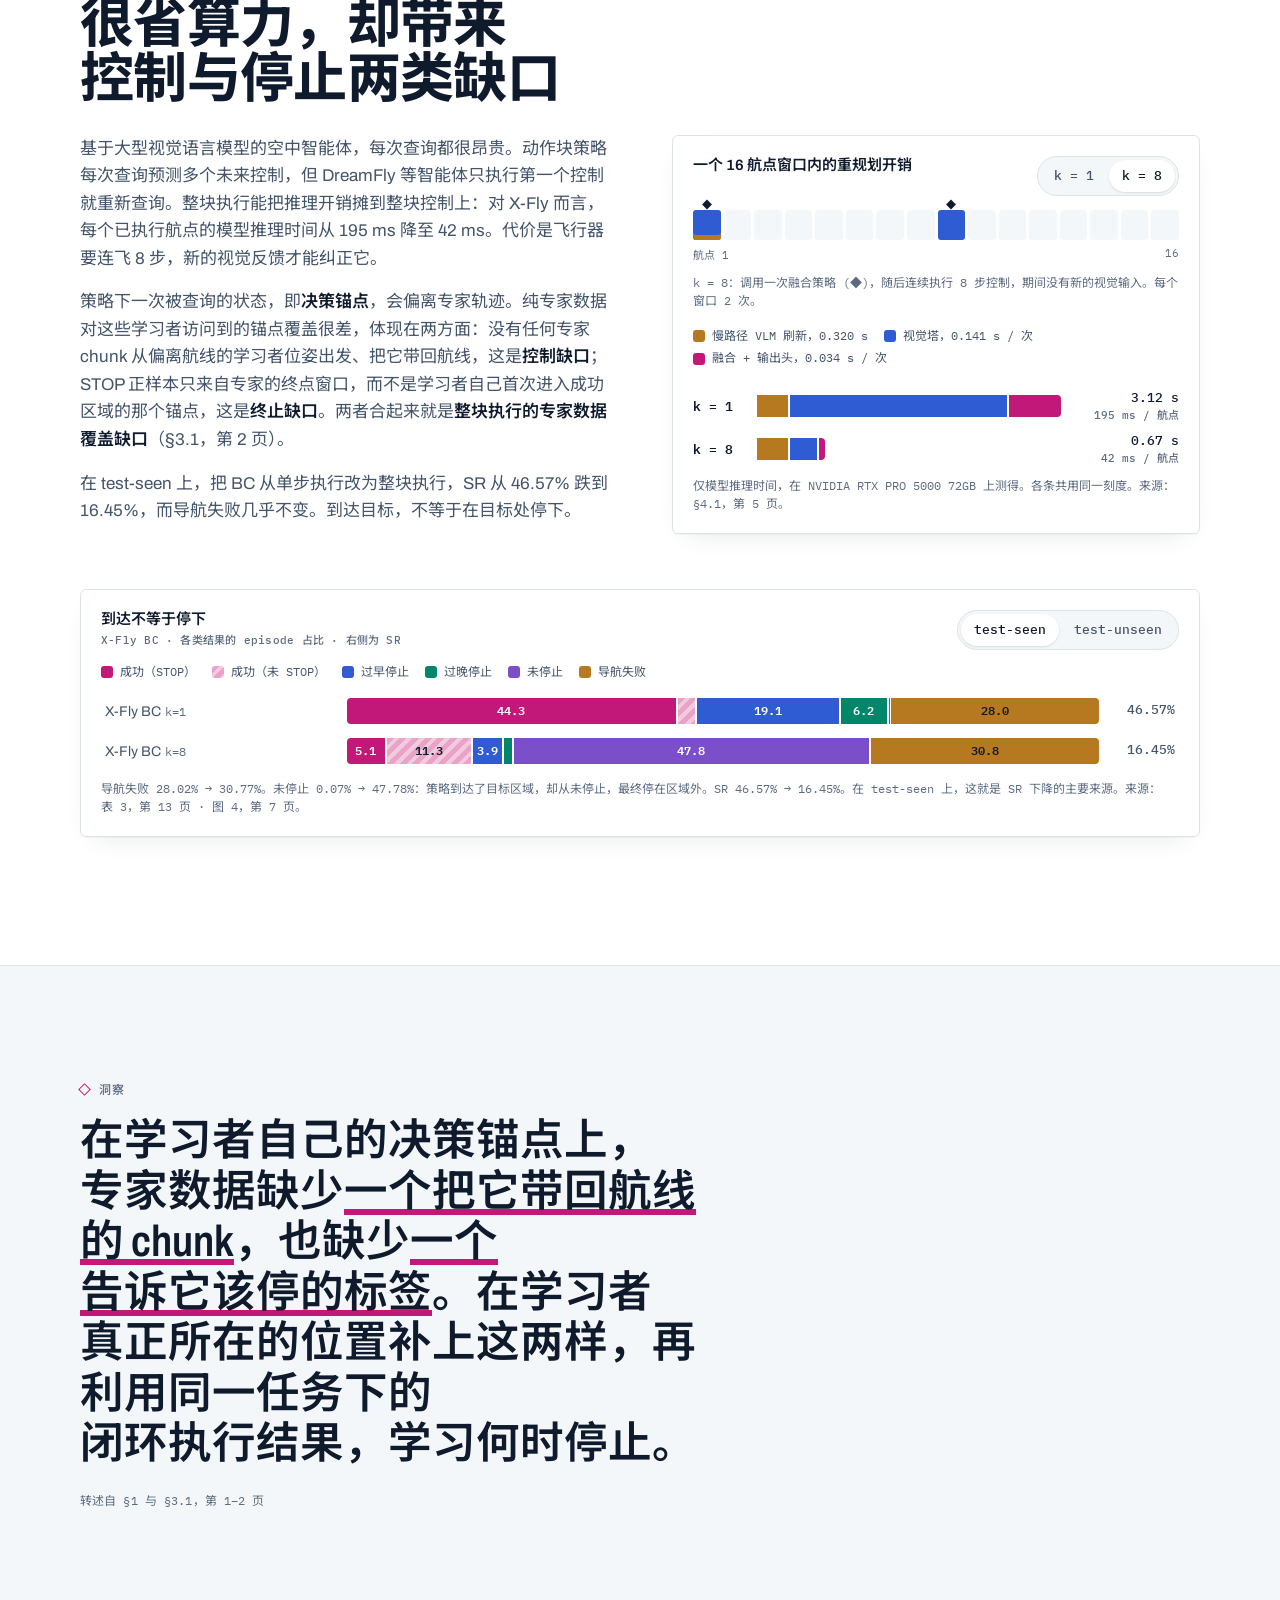
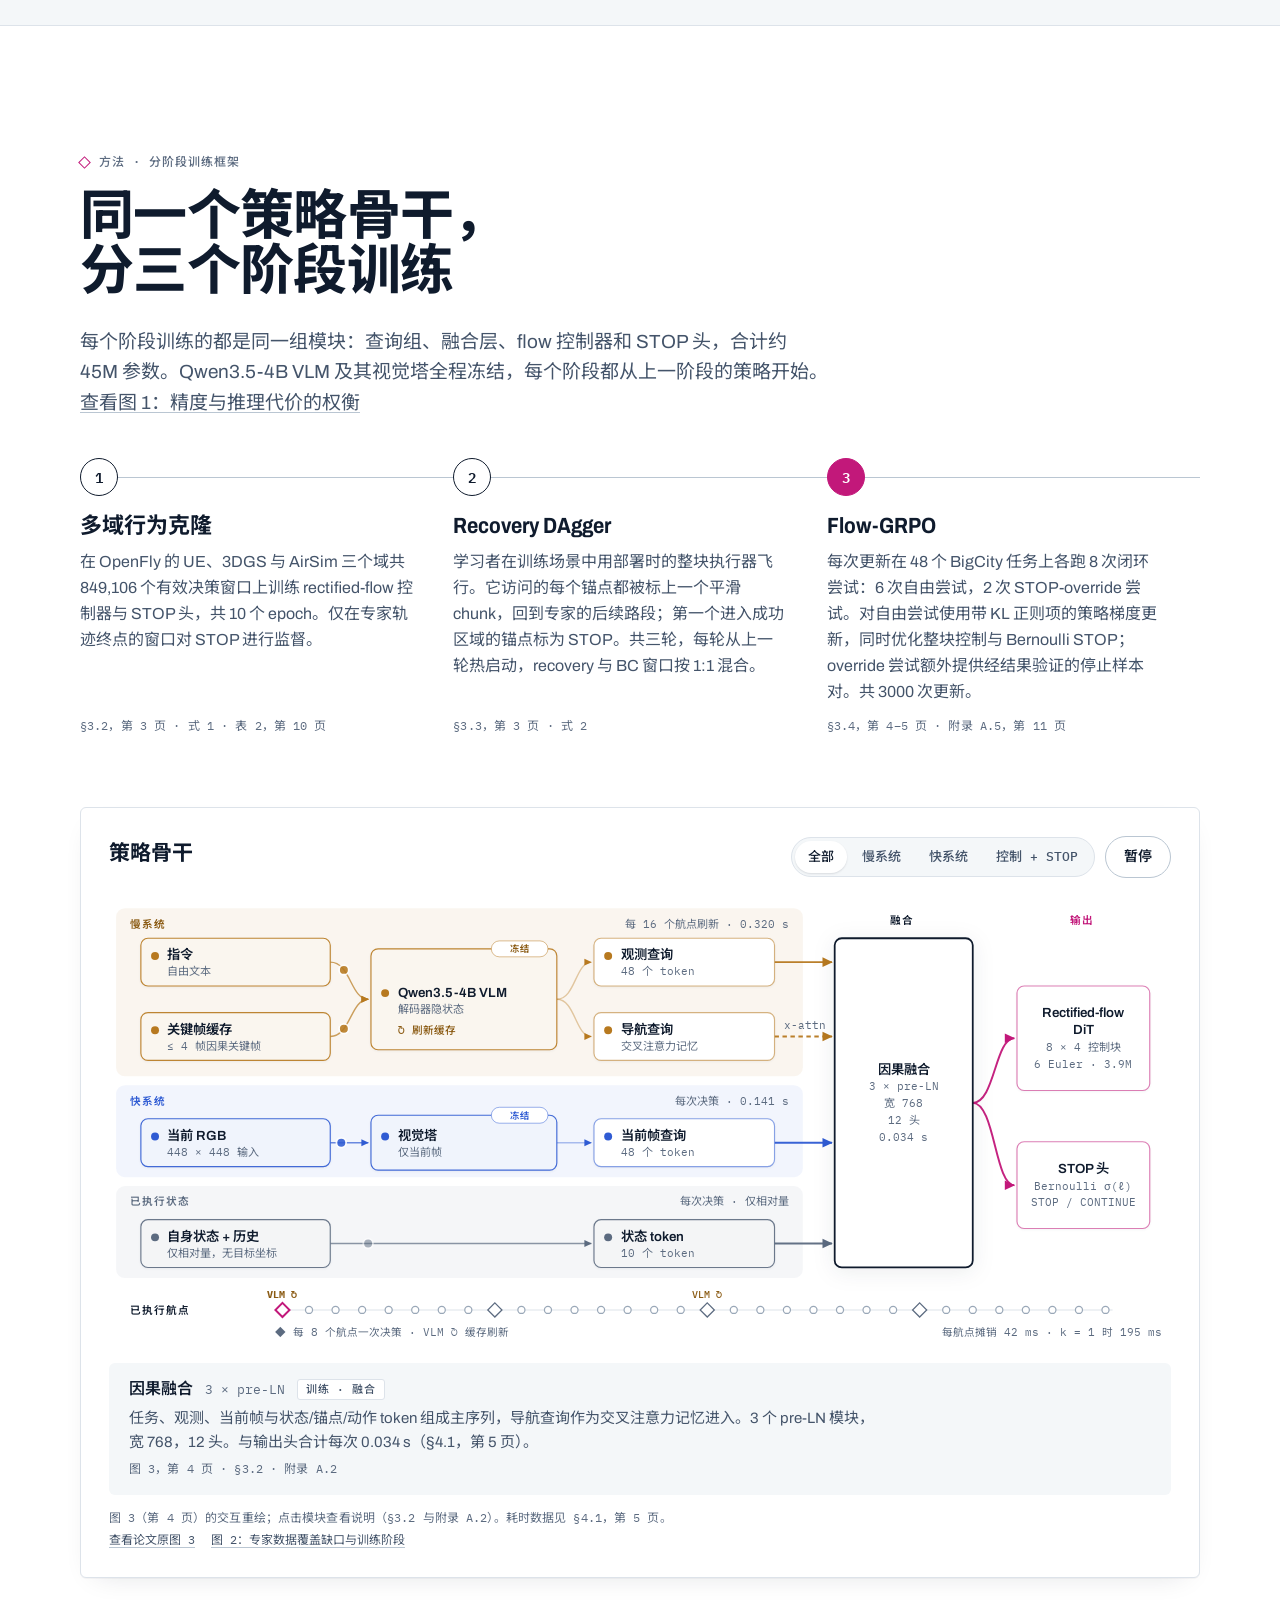
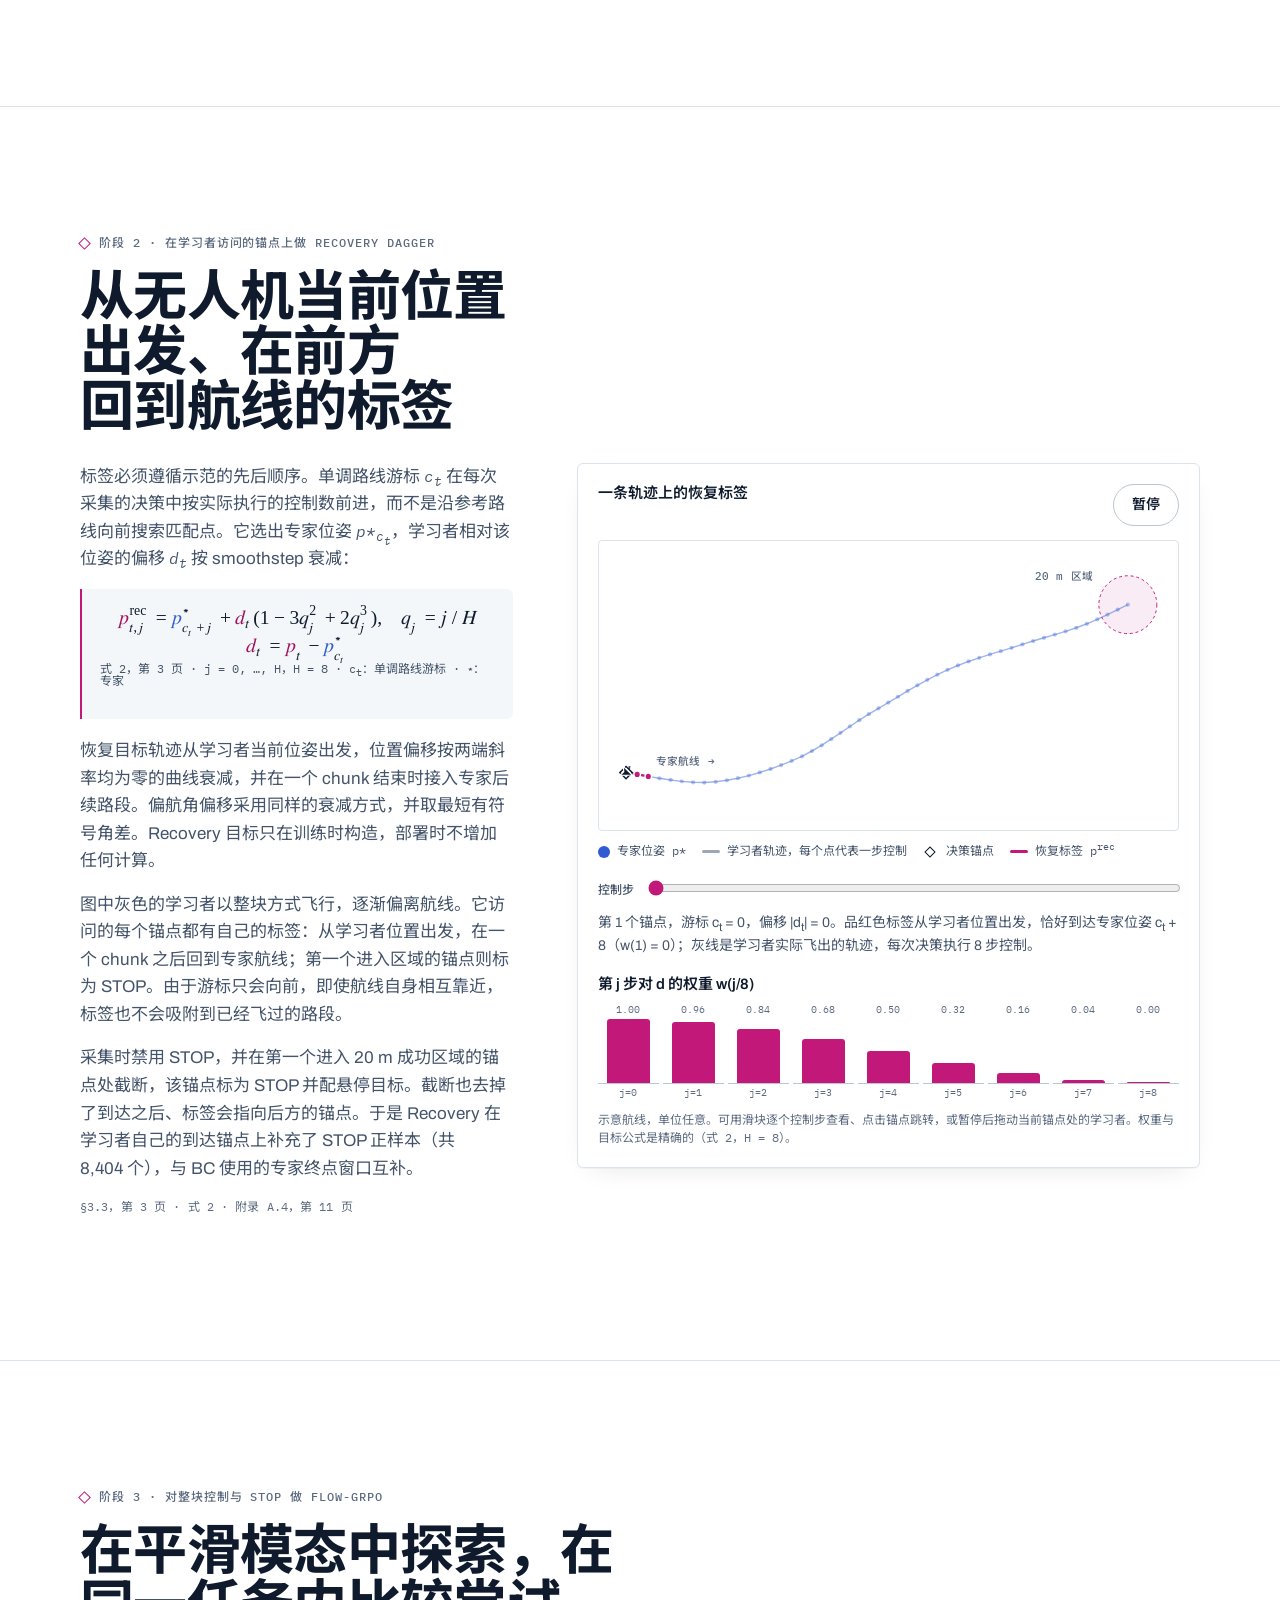
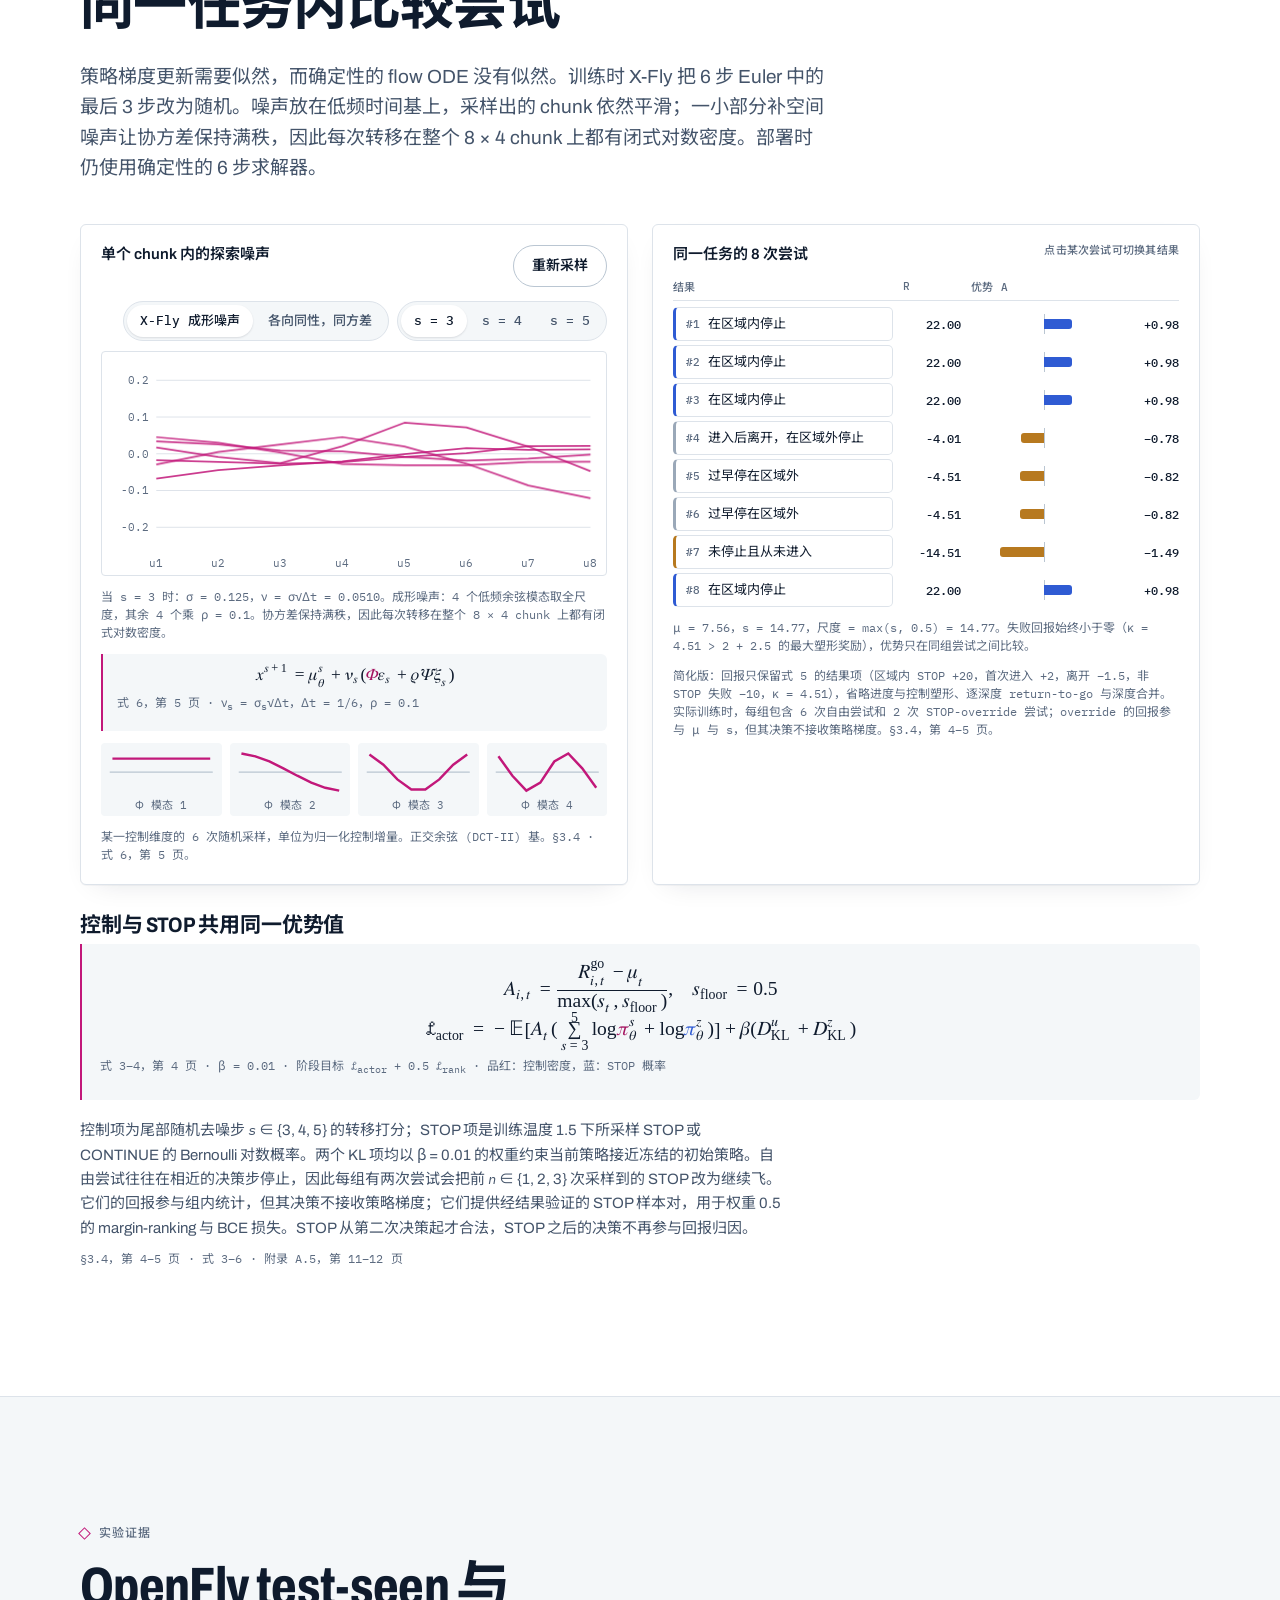
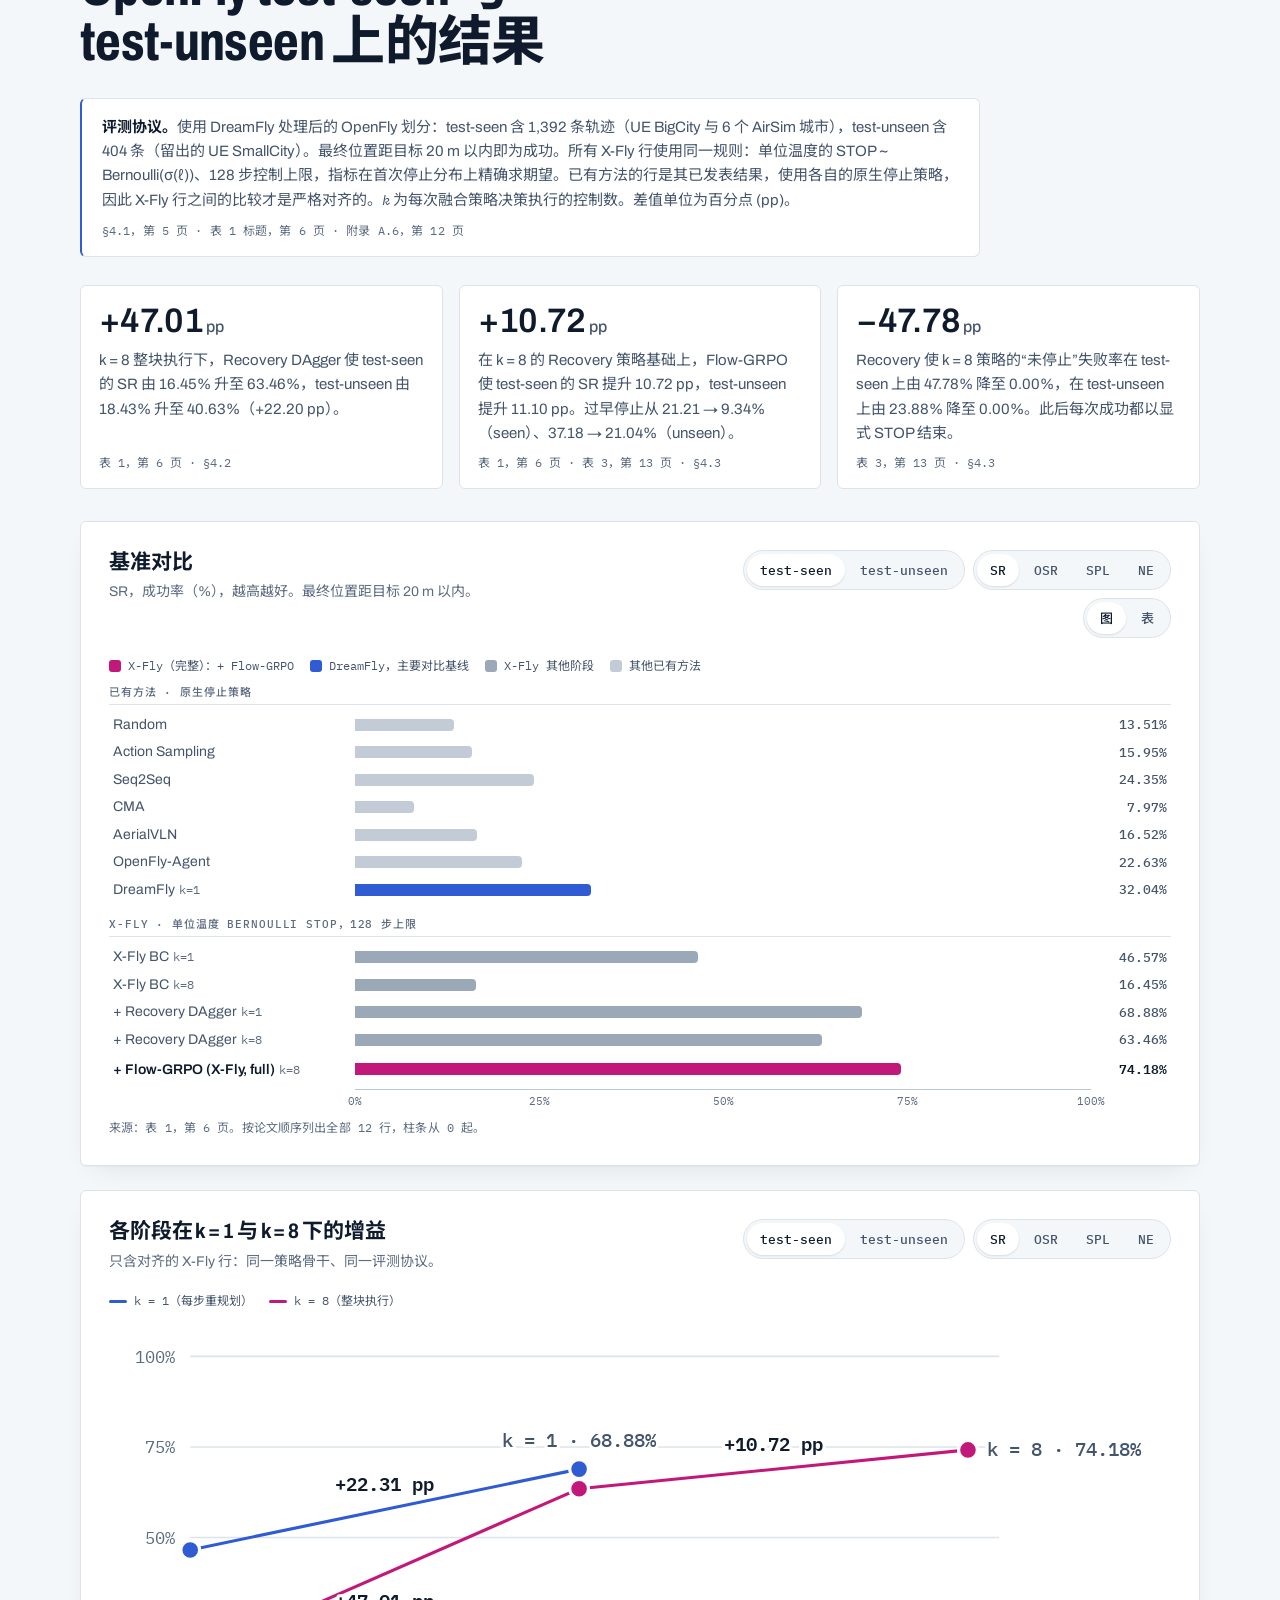
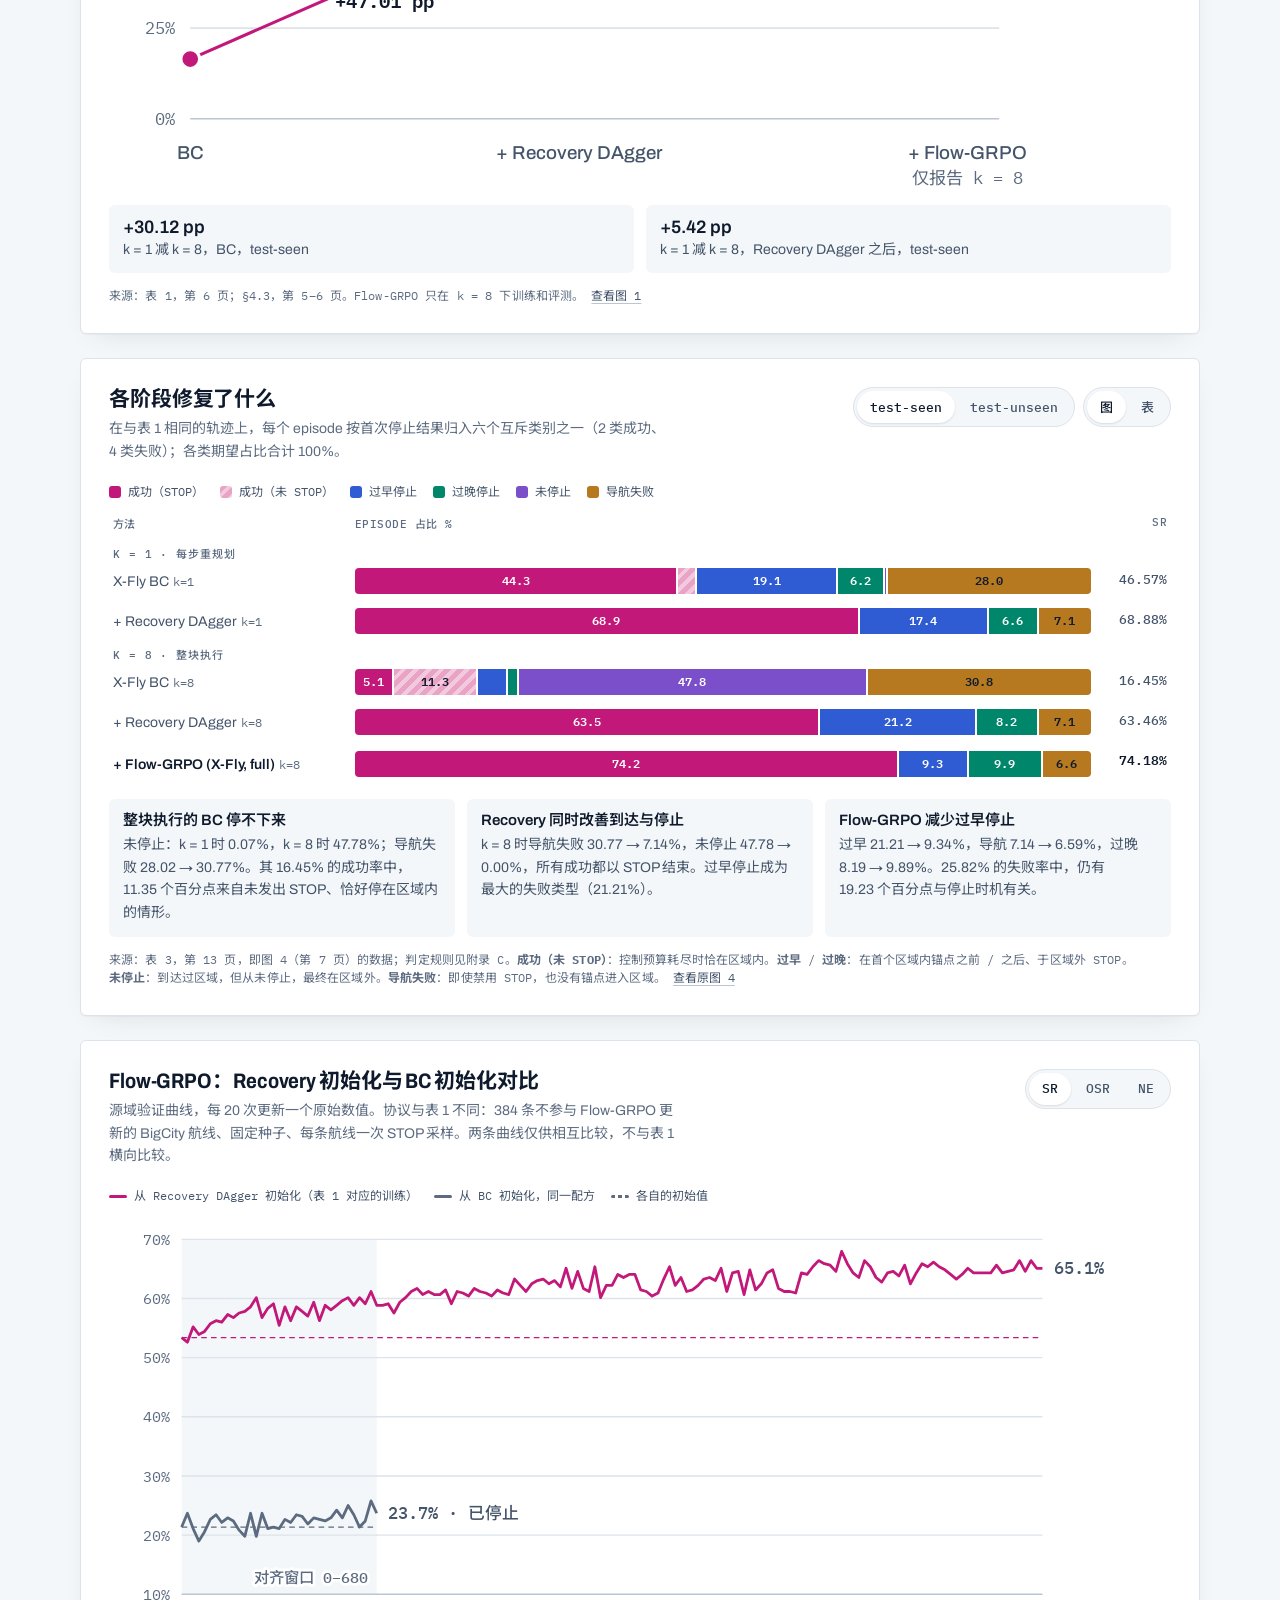
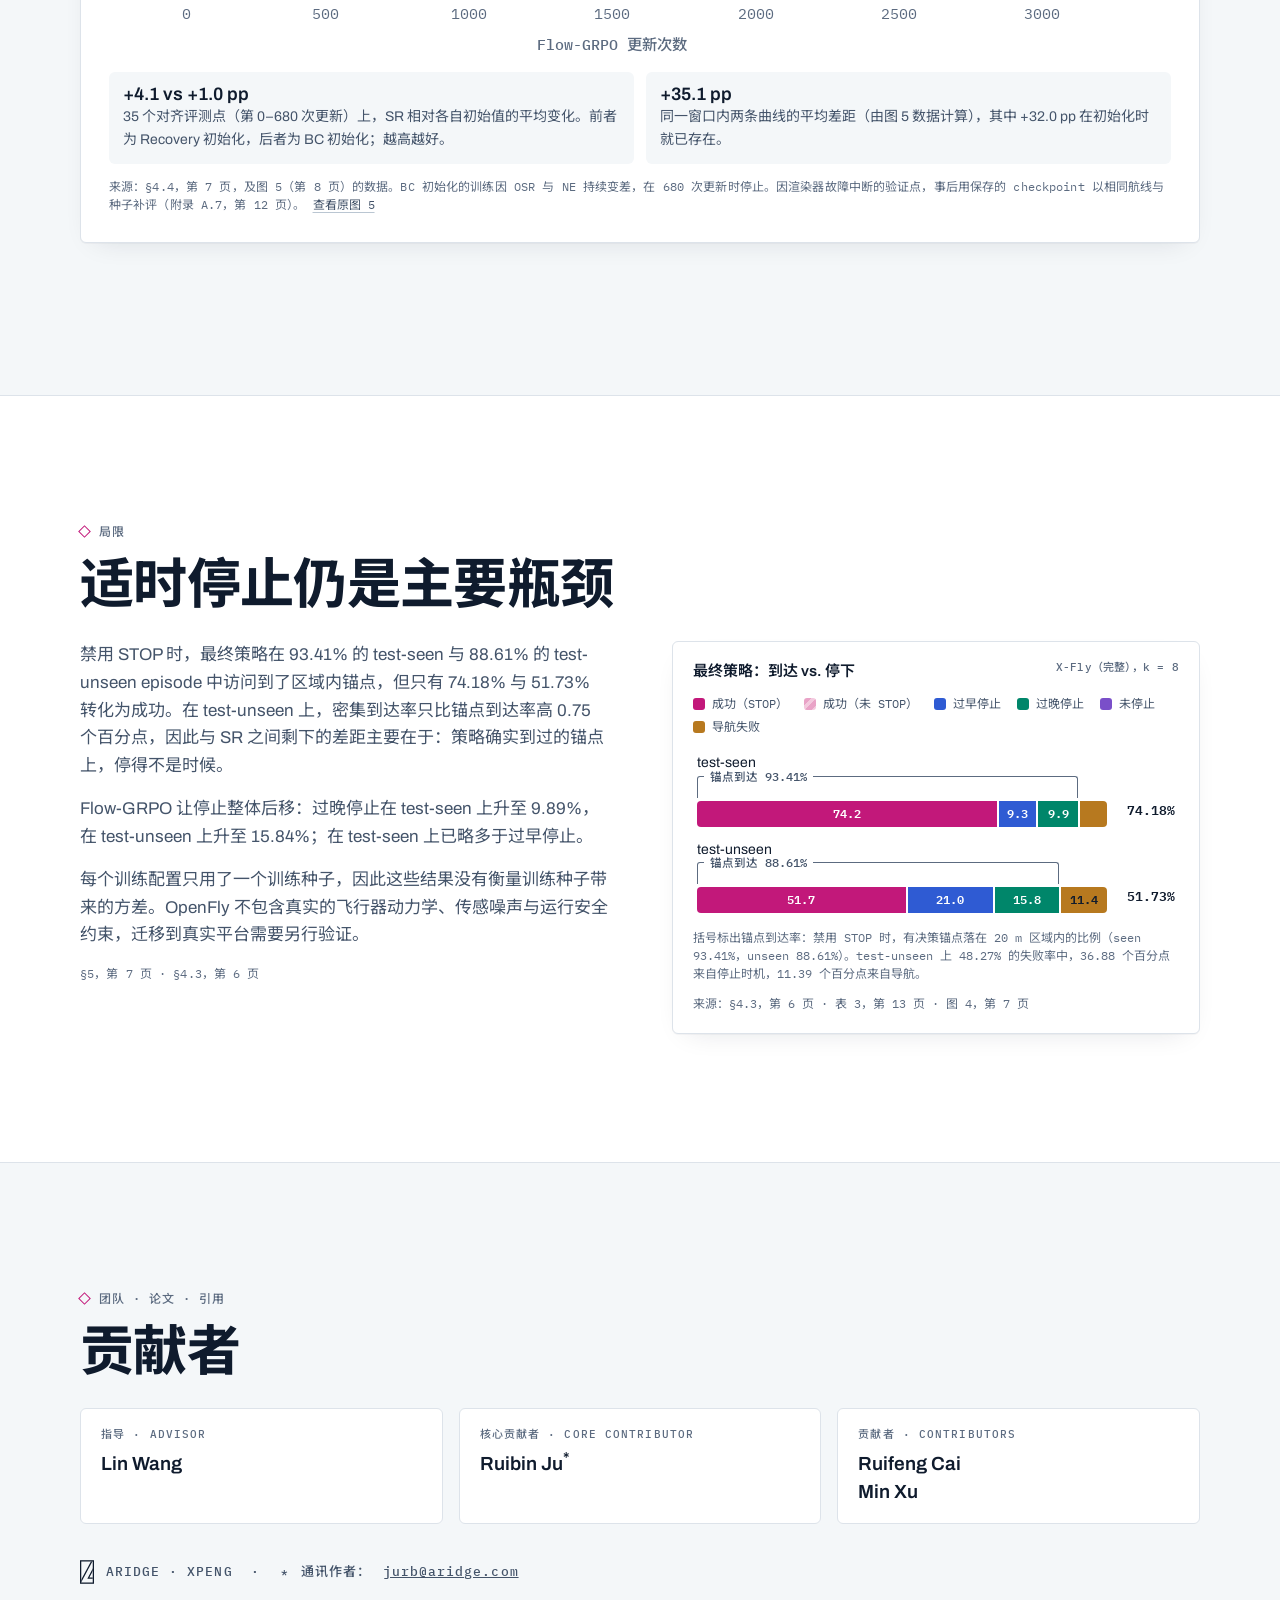
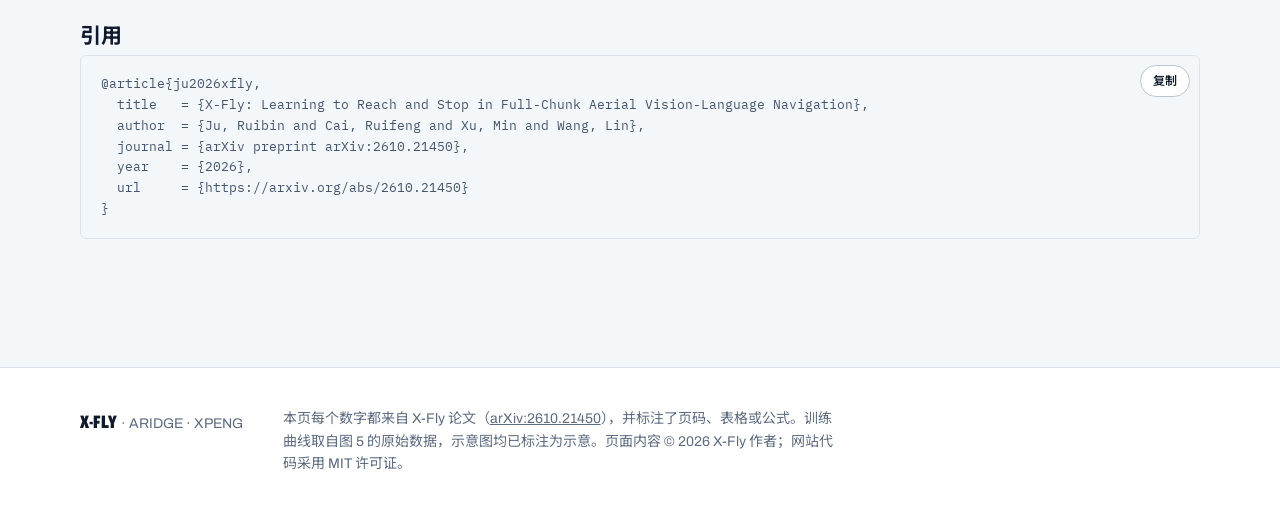
==== commit 56b0e78f: "论文已发布于 arXiv:2610.21450，补齐主页与 README 的论文链接和引用 主页按钮、README 徽章、讲解动画署名与 BibTeX 改为指向 arXiv；加入 Google Sch" ====
--- a/zh/index.html
+++ b/zh/index.html
@@ -5,6 +5,14 @@
 <meta name="viewport" content="width=device-width, initial-scale=1">
 <title>X-Fly：整块执行的空中视觉语言导航中，学会到达与停止</title>
 <meta name="description" content="X-Fly 是面向整块执行空中视觉语言导航的分阶段训练框架：多域行为克隆、在学习者访问锚点上的 Recovery DAgger，以及对整块控制与 STOP 的 Flow-GRPO。每次决策执行 8 个控制，OpenFly test-seen SR 74.18%，test-unseen 51.73%。">
+<meta name="citation_title" content="X-Fly: Learning to Reach and Stop in Full-Chunk Aerial Vision-Language Navigation">
+<meta name="citation_author" content="Ju, Ruibin">
+<meta name="citation_author" content="Cai, Ruifeng">
+<meta name="citation_author" content="Xu, Min">
+<meta name="citation_author" content="Wang, Lin">
+<meta name="citation_publication_date" content="2026/10/15">
+<meta name="citation_arxiv_id" content="2610.21450">
+<meta name="citation_pdf_url" content="https://arxiv.org/pdf/2610.21450">
 <meta property="og:type" content="website">
 <meta property="og:title" content="X-Fly: Learning to Reach and Stop in Full-Chunk Aerial VLN">
 <meta property="og:description" content="整块执行空中 VLN 的分阶段训练。OpenFly test-seen / test-unseen SR 74.18% / 51.73%，每航点模型推理减少 4.7×。">
@@ -50,7 +58,7 @@
 <section class="hero" id="top" aria-labelledby="hero-title">
   <div class="wrap hero__grid">
     <div class="hero__text">
-      <p class="eyebrow">空中视觉语言导航 · <span data-bind="paper.venue">arXiv 预印本</span></p>
+      <p class="eyebrow">空中视觉语言导航 · <span data-bind="paper.venue">arXiv:2610.21450</span></p>
       <h1 id="hero-title" class="display">
         <span class="display__name">X-Fly</span>
         <span class="display__title">在整块执行的<span class="nw">空中视觉语言导航中，</span>学会到达与停止</span>
@@ -58,8 +66,8 @@
       <p class="authors"><span>Ruibin Ju<sup>*</sup></span><span>Ruifeng Cai</span><span>Min Xu</span><span>Lin Wang</span></p>
       <p class="affil"><svg class="brand-mark" viewBox="0 0 22 37" fill="none" stroke="currentColor" stroke-width="2" aria-hidden="true"><defs><clipPath id="bm-c2"><rect x="2" y="2" width="18" height="33"/></clipPath></defs><g clip-path="url(#bm-c2)"><path d="M-2.628 41L22.028 -5"/><path d="M24.456 7L13.2 28H24" stroke-linejoin="miter"/></g><rect x="1" y="1" width="20" height="35"/></svg>ARIDGE · XPENG</p>
       <div class="hero__cta">
-        <a class="btn btn--solid" href="../assets/paper/x-fly.pdf"><svg viewBox="0 0 16 16" aria-hidden="true"><path d="M4 1.5h5.5L13 5v9.5H4z M9.5 1.5V5H13" fill="none" stroke="currentColor" stroke-width="1.4"/></svg>论文 (PDF)</a>
-        <a class="btn" href="#" aria-disabled="true" title="arXiv 链接将在发布后补上">arXiv · 即将上线</a>
+        <a class="btn btn--solid" href="https://arxiv.org/pdf/2610.21450"><svg viewBox="0 0 16 16" aria-hidden="true"><path d="M4 1.5h5.5L13 5v9.5H4z M9.5 1.5V5H13" fill="none" stroke="currentColor" stroke-width="1.4"/></svg>论文 (PDF)</a>
+        <a class="btn" href="https://arxiv.org/abs/2610.21450">arXiv:2610.21450</a>
         <a class="btn" href="#video">讲解动画</a>
         <a class="btn" href="#demos">闭环演示</a>
       </div>
@@ -319,8 +327,9 @@
       <pre id="bib">@article{ju2026xfly,
   title   = {X-Fly: Learning to Reach and Stop in Full-Chunk Aerial Vision-Language Navigation},
   author  = {Ju, Ruibin and Cai, Ruifeng and Xu, Min and Wang, Lin},
-  journal = {arXiv preprint},
-  year    = {2026}
+  journal = {arXiv preprint arXiv:2610.21450},
+  year    = {2026},
+  url     = {https://arxiv.org/abs/2610.21450}
 }</pre>
       <button class="btn" type="button" id="bib-copy">复制</button>
     </div>
@@ -331,7 +340,7 @@
 <footer class="foot">
   <div class="wrap foot__grid">
     <p><span class="foot__brand">X-FLY</span> · ARIDGE · XPENG</p>
-    <p>本页每个数字都来自 X-Fly 的 arXiv 预印本，并标注了页码、表格或公式。训练曲线取自图 5 的原始数据，示意图均已标注为示意。页面内容 © 2026 X-Fly 作者；网站代码采用 MIT 许可证。</p>
+    <p>本页每个数字都来自 X-Fly 论文（<a href="https://arxiv.org/abs/2610.21450">arXiv:2610.21450</a>），并标注了页码、表格或公式。训练曲线取自图 5 的原始数据，示意图均已标注为示意。页面内容 © 2026 X-Fly 作者；网站代码采用 MIT 许可证。</p>
   </div>
 </footer>
 
